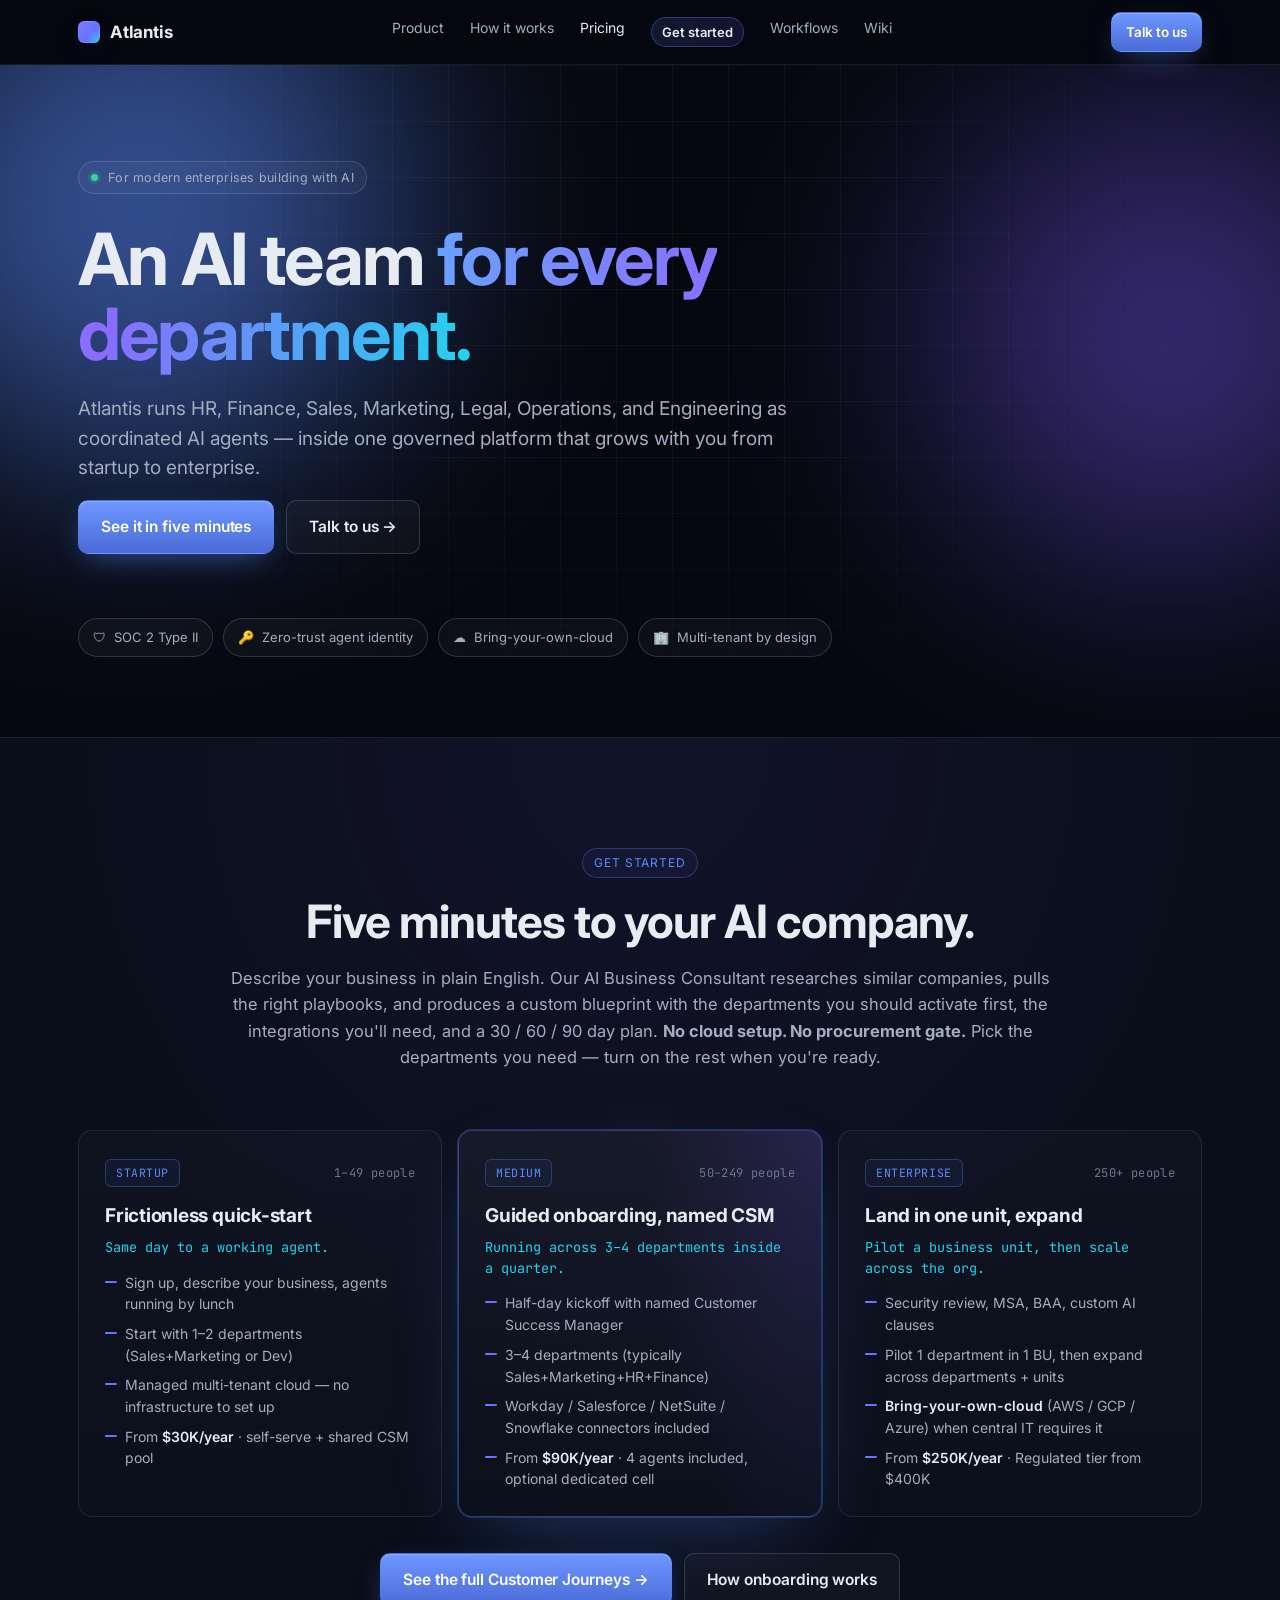
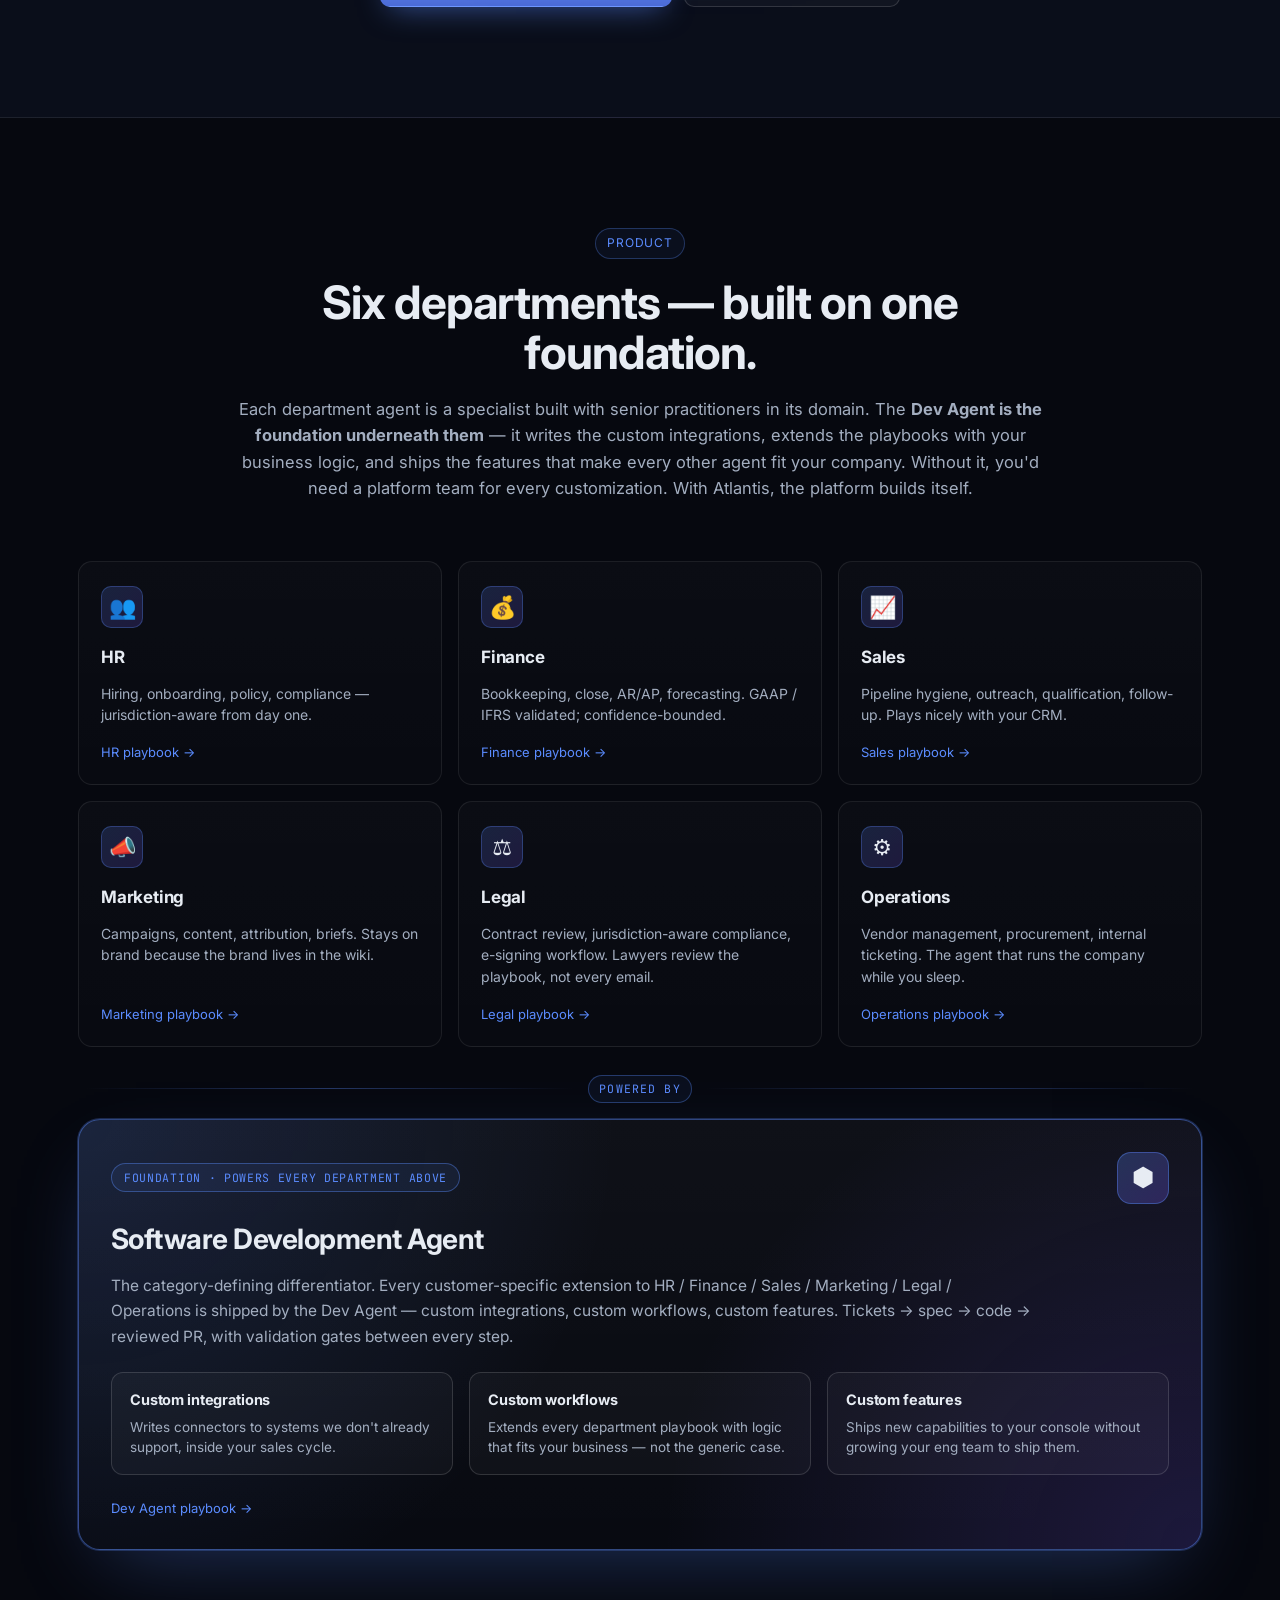
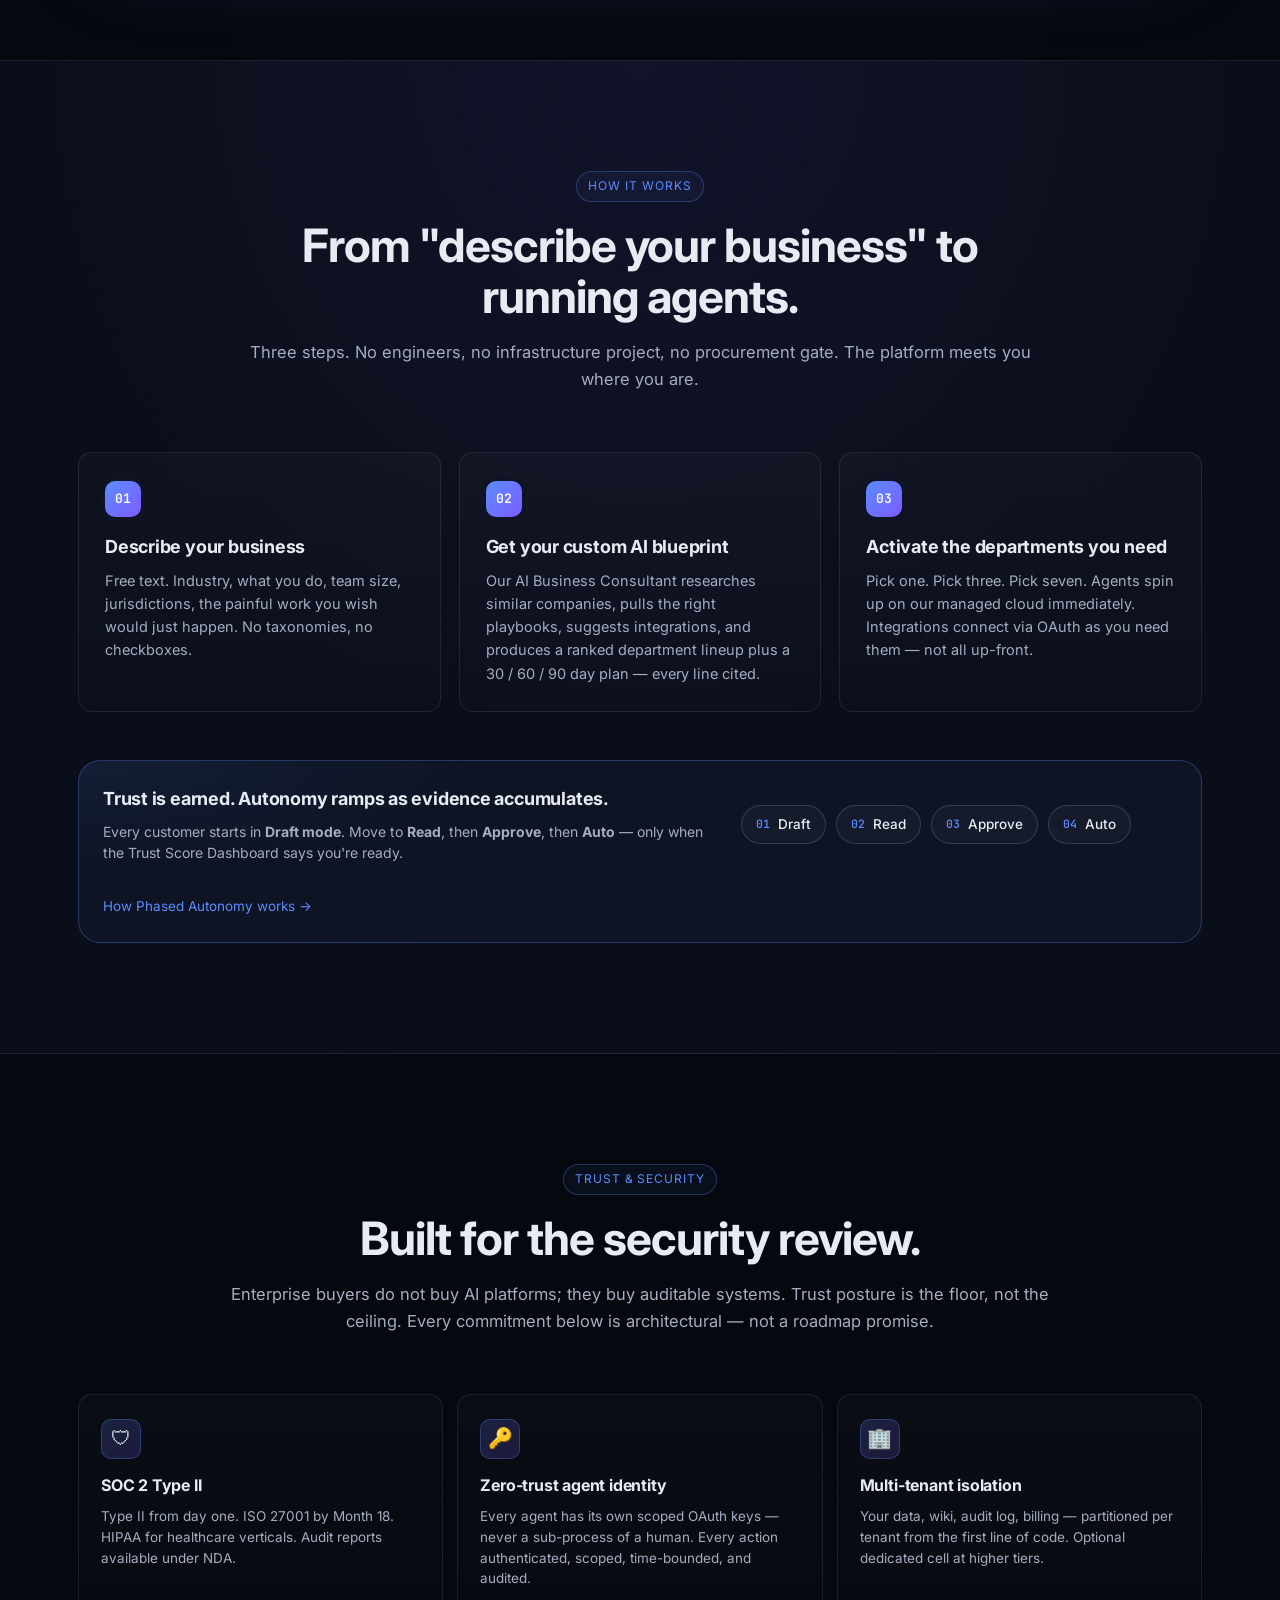
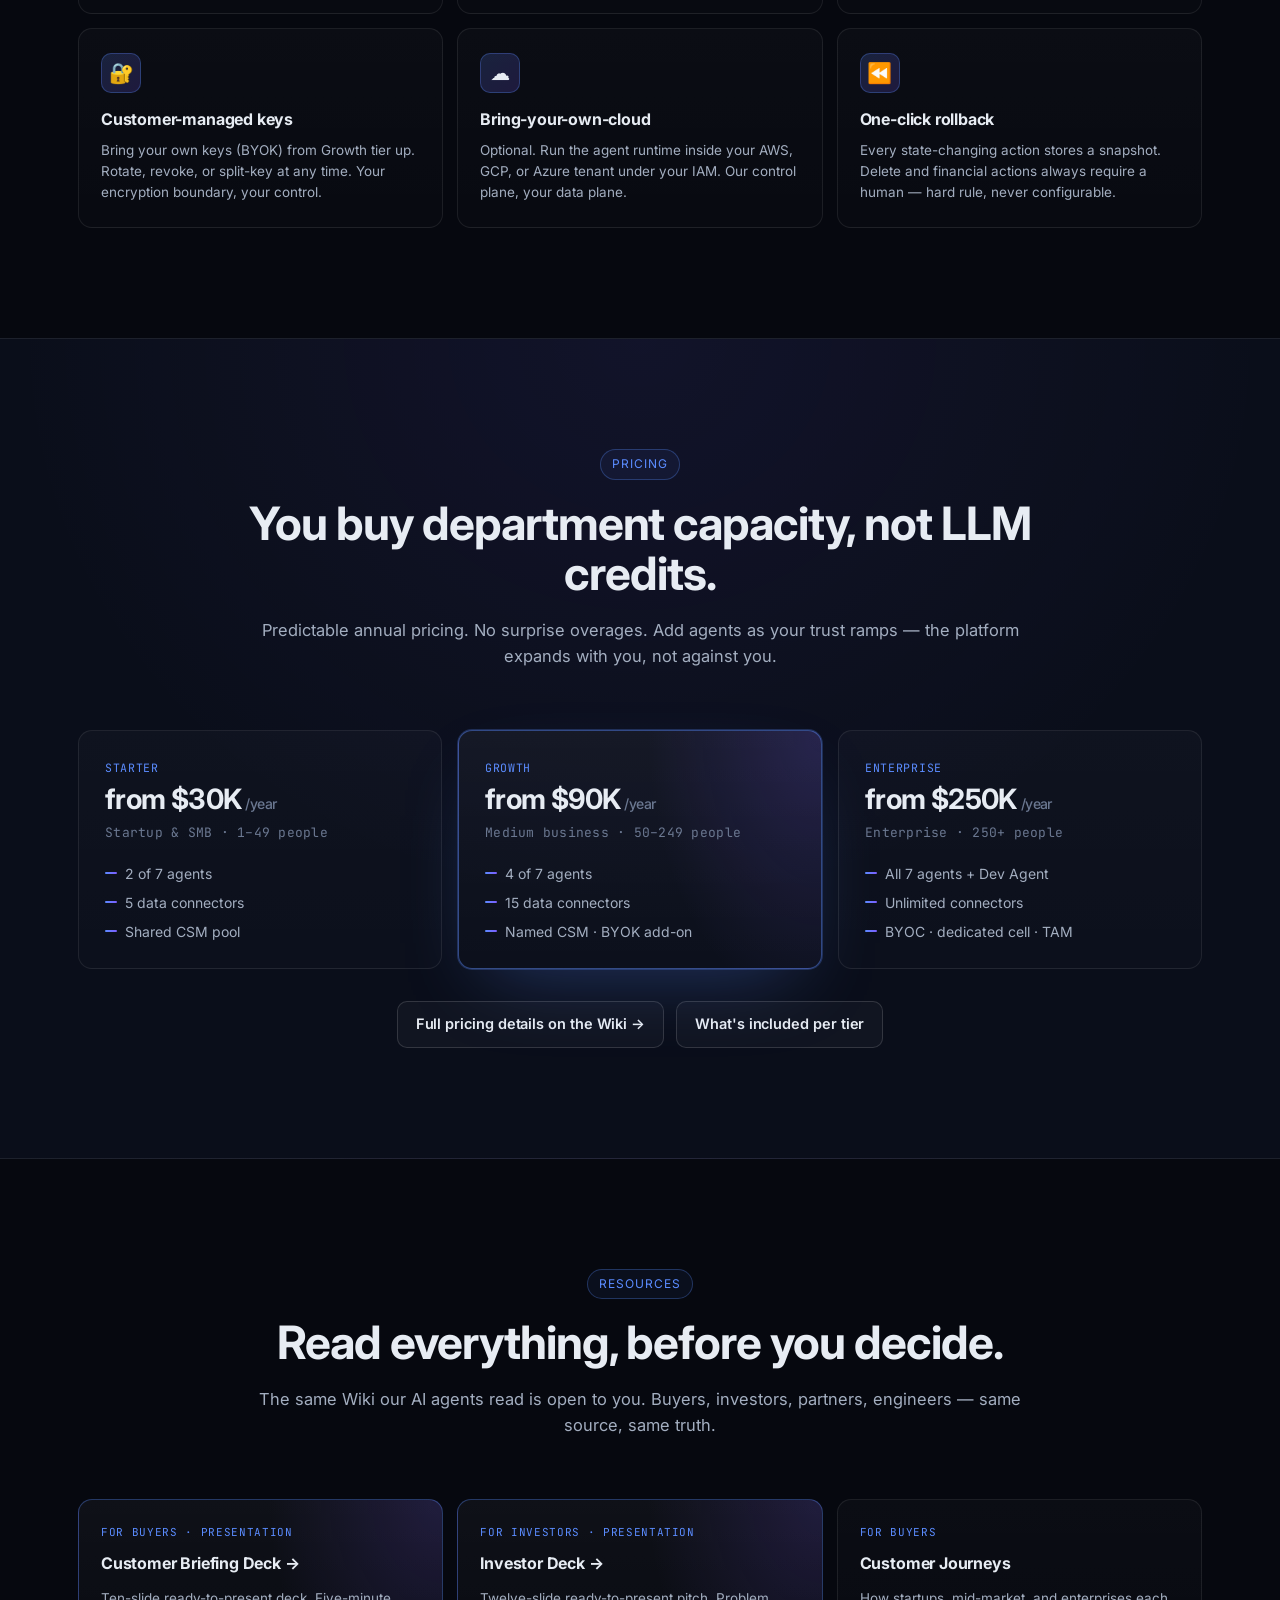
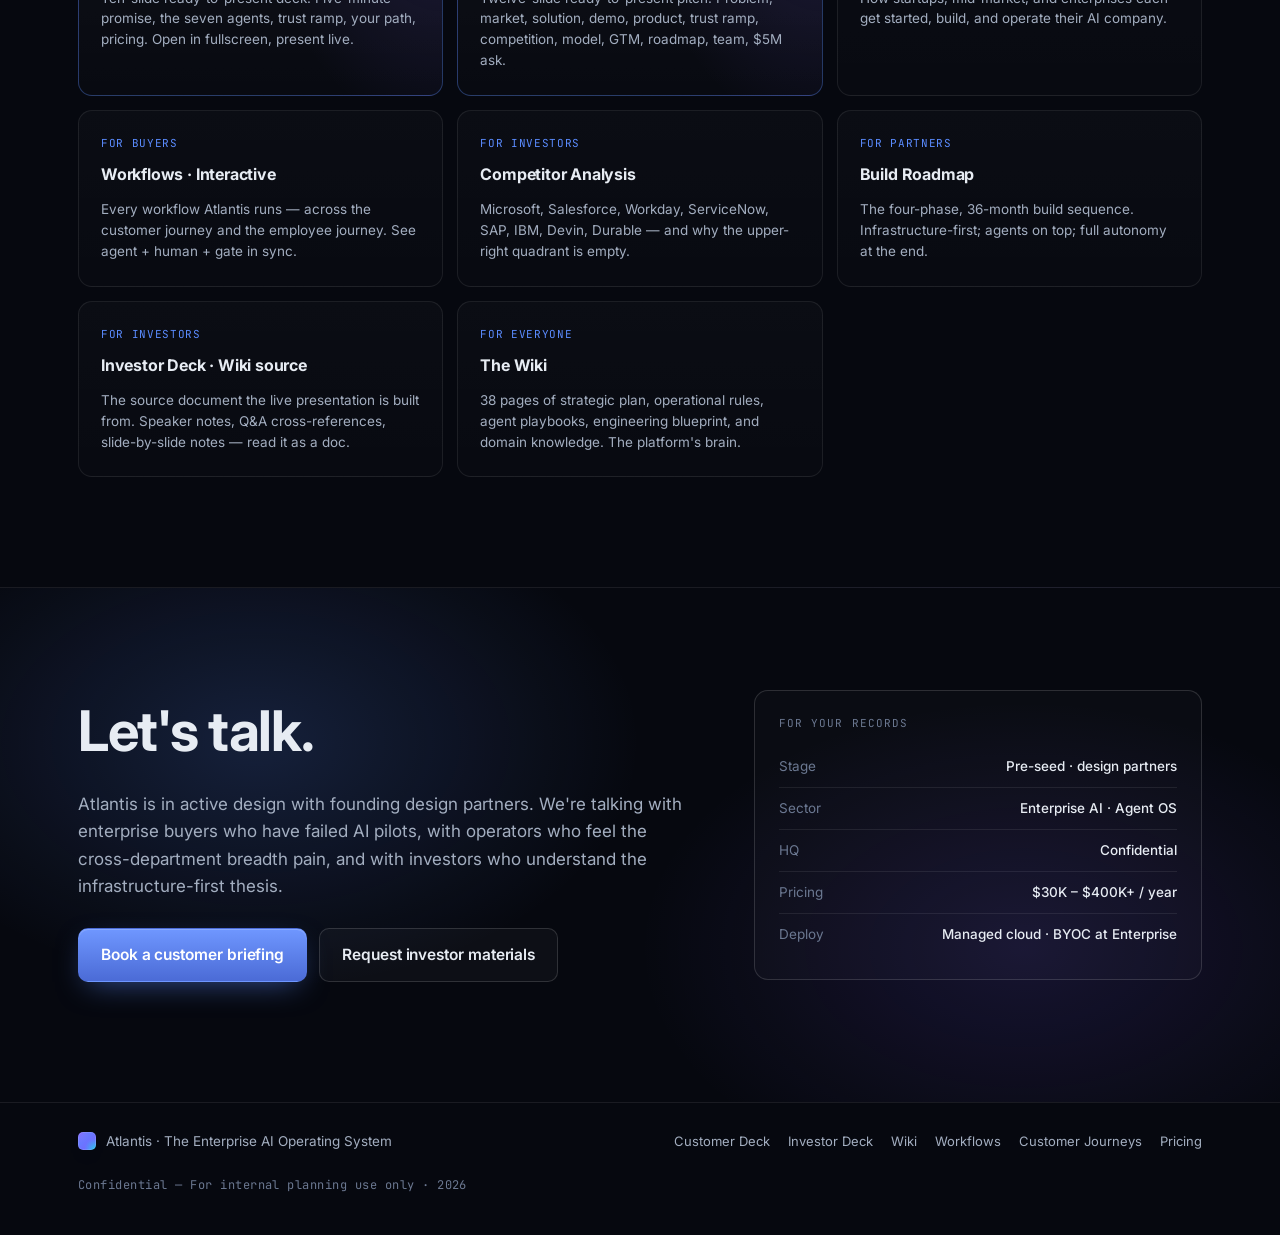
==== index.html @ 6ecb3c04 "Reframe Software Development as foundation underneath the other six Software Development is not a pe" ====
<!doctype html>
<html lang="en">
<head>
<meta charset="utf-8" />
<meta name="viewport" content="width=device-width,initial-scale=1" />
<title>Atlantis — An AI team for every department</title>
<meta name="description" content="Atlantis runs HR, Finance, Sales, Marketing, Legal, Operations, and Engineering as coordinated AI agents — inside one governed platform that grows from startup to enterprise." />
<link rel="preconnect" href="https://fonts.googleapis.com" />
<link rel="preconnect" href="https://fonts.gstatic.com" crossorigin />
<link href="https://fonts.googleapis.com/css2?family=Inter:wght@300;400;500;600;700;800&family=JetBrains+Mono:wght@400;500&display=swap" rel="stylesheet" />
<link rel="stylesheet" href="styles.css" />
</head>
<body>

<!-- ============ NAV ============ -->
<header class="nav" id="nav">
  <div class="container nav-inner">
    <a href="#top" class="brand">
      <span class="brand-mark" aria-hidden="true"></span>
      <span class="brand-name">Atlantis</span>
    </a>
    <nav class="nav-links" id="nav-links" aria-label="Primary">
      <a href="#product">Product</a>
      <a href="#how-it-works">How it works</a>
      <a href="#pricing">Pricing</a>
      <a href="#get-started" class="nav-link-feature">Get started</a>
      <a href="workflows.html">Workflows</a>
      <a href="wiki.html">Wiki</a>
    </nav>
    <div class="nav-right">
      <a href="#cta" class="btn btn-primary nav-cta">Talk to us</a>
      <button class="nav-toggle" id="nav-toggle" aria-label="Open menu" aria-expanded="false" aria-controls="nav-links">
        <span class="nav-toggle-bar"></span>
        <span class="nav-toggle-bar"></span>
        <span class="nav-toggle-bar"></span>
      </button>
    </div>
  </div>
</header>

<main id="top">

<!-- ============ HERO ============ -->
<section class="hero">
  <div class="hero-bg" aria-hidden="true">
    <div class="grid-overlay"></div>
    <div class="glow glow-1"></div>
    <div class="glow glow-2"></div>
  </div>
  <div class="container hero-inner">
    <div class="eyebrow">
      <span class="dot"></span>
      For modern enterprises building with AI
    </div>
    <h1 class="hero-title">
      An AI team <span class="grad-text">for every department.</span>
    </h1>
    <p class="hero-sub">
      Atlantis runs HR, Finance, Sales, Marketing, Legal, Operations, and Engineering as
      coordinated AI agents — inside one governed platform that grows with you from startup
      to enterprise.
    </p>
    <div class="hero-cta">
      <a href="#get-started" class="btn btn-primary btn-lg">See it in five minutes</a>
      <a href="#cta" class="btn btn-ghost btn-lg">Talk to us →</a>
    </div>

    <div class="hero-badges">
      <span class="hero-badge"><span class="hb-icon">🛡</span> SOC 2 Type II</span>
      <span class="hero-badge"><span class="hb-icon">🔑</span> Zero-trust agent identity</span>
      <span class="hero-badge"><span class="hb-icon">☁️</span> Bring-your-own-cloud</span>
      <span class="hero-badge"><span class="hb-icon">🏢</span> Multi-tenant by design</span>
    </div>
  </div>
</section>

<!-- ============ GET STARTED — CUSTOMER JOURNEYS ============ -->
<section class="section section-alt" id="get-started">
  <div class="container">
    <div class="section-head">
      <div class="section-eyebrow">Get Started</div>
      <h2 class="section-title">Five minutes to your AI company.</h2>
      <p class="section-sub">
        Describe your business in plain English. Our AI Business Consultant researches similar
        companies, pulls the right playbooks, and produces a custom blueprint with the departments
        you should activate first, the integrations you'll need, and a 30 / 60 / 90 day plan.
        <strong>No cloud setup. No procurement gate.</strong> Pick the departments you need —
        turn on the rest when you're ready.
      </p>
    </div>

    <div class="journeys-grid">
      <article class="journey">
        <div class="journey-head">
          <div class="journey-tag">Startup</div>
          <div class="journey-size">1–49 people</div>
        </div>
        <h3>Frictionless quick-start</h3>
        <p class="journey-claim">Same day to a working agent.</p>
        <ul class="journey-points">
          <li>Sign up, describe your business, agents running by lunch</li>
          <li>Start with 1–2 departments (Sales+Marketing or Dev)</li>
          <li>Managed multi-tenant cloud — no infrastructure to set up</li>
          <li>From <strong>$30K/year</strong> · self-serve + shared CSM pool</li>
        </ul>
      </article>

      <article class="journey journey-feature">
        <div class="journey-head">
          <div class="journey-tag">Medium</div>
          <div class="journey-size">50–249 people</div>
        </div>
        <h3>Guided onboarding, named CSM</h3>
        <p class="journey-claim">Running across 3–4 departments inside a quarter.</p>
        <ul class="journey-points">
          <li>Half-day kickoff with named Customer Success Manager</li>
          <li>3–4 departments (typically Sales+Marketing+HR+Finance)</li>
          <li>Workday / Salesforce / NetSuite / Snowflake connectors included</li>
          <li>From <strong>$90K/year</strong> · 4 agents included, optional dedicated cell</li>
        </ul>
      </article>

      <article class="journey">
        <div class="journey-head">
          <div class="journey-tag">Enterprise</div>
          <div class="journey-size">250+ people</div>
        </div>
        <h3>Land in one unit, expand</h3>
        <p class="journey-claim">Pilot a business unit, then scale across the org.</p>
        <ul class="journey-points">
          <li>Security review, MSA, BAA, custom AI clauses</li>
          <li>Pilot 1 department in 1 BU, then expand across departments + units</li>
          <li><strong>Bring-your-own-cloud</strong> (AWS / GCP / Azure) when central IT requires it</li>
          <li>From <strong>$250K/year</strong> · Regulated tier from $400K</li>
        </ul>
      </article>
    </div>

    <div class="journey-cta">
      <a href="wiki.html#Customer-Journeys" class="btn btn-primary btn-lg">See the full Customer Journeys →</a>
      <a href="wiki.html#AI-Business-Consultant-Onboarding" class="btn btn-ghost btn-lg">How onboarding works</a>
    </div>
  </div>
</section>

<!-- ============ PRODUCT — DEPARTMENTS + FOUNDATION ============ -->
<section class="section" id="product">
  <div class="container">
    <div class="section-head">
      <div class="section-eyebrow">Product</div>
      <h2 class="section-title">Six departments — built on one foundation.</h2>
      <p class="section-sub">
        Each department agent is a specialist built with senior practitioners in its domain. The
        <strong>Dev Agent is the foundation underneath them</strong> — it writes the custom
        integrations, extends the playbooks with your business logic, and ships the features that
        make every other agent fit your company. Without it, you'd need a platform team for every
        customization. With Atlantis, the platform builds itself.
      </p>
    </div>

    <div class="agent-grid">
      <article class="agent">
        <div class="agent-icon">👥</div>
        <h3>HR</h3>
        <p>Hiring, onboarding, policy, compliance — jurisdiction-aware from day one.</p>
        <a class="agent-link" href="wiki.html#HR-Agent-Playbook">HR playbook →</a>
      </article>
      <article class="agent">
        <div class="agent-icon">💰</div>
        <h3>Finance</h3>
        <p>Bookkeeping, close, AR/AP, forecasting. GAAP / IFRS validated; confidence-bounded.</p>
        <a class="agent-link" href="wiki.html#Finance-Agent-Playbook">Finance playbook →</a>
      </article>
      <article class="agent">
        <div class="agent-icon">📈</div>
        <h3>Sales</h3>
        <p>Pipeline hygiene, outreach, qualification, follow-up. Plays nicely with your CRM.</p>
        <a class="agent-link" href="wiki.html#Sales-Agent-Playbook">Sales playbook →</a>
      </article>
      <article class="agent">
        <div class="agent-icon">📣</div>
        <h3>Marketing</h3>
        <p>Campaigns, content, attribution, briefs. Stays on brand because the brand lives in the wiki.</p>
        <a class="agent-link" href="wiki.html#Marketing-Agent-Playbook">Marketing playbook →</a>
      </article>
      <article class="agent">
        <div class="agent-icon">⚖️</div>
        <h3>Legal</h3>
        <p>Contract review, jurisdiction-aware compliance, e-signing workflow. Lawyers review the playbook, not every email.</p>
        <a class="agent-link" href="wiki.html#Legal-Agent-Playbook">Legal playbook →</a>
      </article>
      <article class="agent">
        <div class="agent-icon">⚙️</div>
        <h3>Operations</h3>
        <p>Vendor management, procurement, internal ticketing. The agent that runs the company while you sleep.</p>
        <a class="agent-link" href="wiki.html#Operations-Agent-Playbook">Operations playbook →</a>
      </article>
    </div>

    <!-- Foundation arrow / label -->
    <div class="agent-foundation-bridge" aria-hidden="true">
      <span class="afb-line"></span>
      <span class="afb-label">powered by</span>
      <span class="afb-line"></span>
    </div>

    <!-- Foundation card -->
    <article class="agent-foundation">
      <div class="af-head">
        <div class="af-tag">Foundation · Powers every department above</div>
        <div class="af-icon">⬢</div>
      </div>
      <h3>Software Development Agent</h3>
      <p class="af-lead">
        The category-defining differentiator. Every customer-specific extension to HR / Finance /
        Sales / Marketing / Legal / Operations is shipped by the Dev Agent — custom integrations,
        custom workflows, custom features. Tickets → spec → code → reviewed PR, with validation
        gates between every step.
      </p>
      <div class="af-grid">
        <div class="af-item">
          <h4>Custom integrations</h4>
          <p>Writes connectors to systems we don't already support, inside your sales cycle.</p>
        </div>
        <div class="af-item">
          <h4>Custom workflows</h4>
          <p>Extends every department playbook with logic that fits your business — not the generic case.</p>
        </div>
        <div class="af-item">
          <h4>Custom features</h4>
          <p>Ships new capabilities to your console without growing your eng team to ship them.</p>
        </div>
      </div>
      <a class="agent-link" href="wiki.html#Dev-Agent-Playbook">Dev Agent playbook →</a>
    </article>
  </div>
</section>

<!-- ============ HOW IT WORKS ============ -->
<section class="section section-alt" id="how-it-works">
  <div class="container">
    <div class="section-head">
      <div class="section-eyebrow">How it works</div>
      <h2 class="section-title">From "describe your business" to running agents.</h2>
      <p class="section-sub">
        Three steps. No engineers, no infrastructure project, no procurement gate. The platform
        meets you where you are.
      </p>
    </div>

    <ol class="steps">
      <li class="step">
        <div class="step-num">01</div>
        <h3>Describe your business</h3>
        <p>Free text. Industry, what you do, team size, jurisdictions, the painful work you wish would just happen. No taxonomies, no checkboxes.</p>
      </li>
      <li class="step">
        <div class="step-num">02</div>
        <h3>Get your custom AI blueprint</h3>
        <p>Our AI Business Consultant researches similar companies, pulls the right playbooks, suggests integrations, and produces a ranked department lineup plus a 30 / 60 / 90 day plan — every line cited.</p>
      </li>
      <li class="step">
        <div class="step-num">03</div>
        <h3>Activate the departments you need</h3>
        <p>Pick one. Pick three. Pick seven. Agents spin up on our managed cloud immediately. Integrations connect via OAuth as you need them — not all up-front.</p>
      </li>
    </ol>

    <div class="autonomy-strip">
      <div class="autonomy-strip-head">
        <h3>Trust is earned. Autonomy ramps as evidence accumulates.</h3>
        <p>Every customer starts in <strong>Draft mode</strong>. Move to <strong>Read</strong>, then <strong>Approve</strong>, then <strong>Auto</strong> — only when the Trust Score Dashboard says you're ready.</p>
      </div>
      <div class="autonomy-strip-stages">
        <div class="auto-stage"><span class="as-num">01</span> Draft</div>
        <div class="auto-stage"><span class="as-num">02</span> Read</div>
        <div class="auto-stage"><span class="as-num">03</span> Approve</div>
        <div class="auto-stage"><span class="as-num">04</span> Auto</div>
      </div>
      <a class="autonomy-strip-link" href="wiki.html#Phased-Autonomy-Reference">How Phased Autonomy works →</a>
    </div>
  </div>
</section>

<!-- ============ TRUST & SECURITY ============ -->
<section class="section" id="trust">
  <div class="container">
    <div class="section-head">
      <div class="section-eyebrow">Trust &amp; Security</div>
      <h2 class="section-title">Built for the security review.</h2>
      <p class="section-sub">
        Enterprise buyers do not buy AI platforms; they buy auditable systems. Trust posture is the
        floor, not the ceiling. Every commitment below is architectural — not a roadmap promise.
      </p>
    </div>

    <div class="trust-grid">
      <article class="trust-card">
        <div class="trust-icon">🛡</div>
        <h3>SOC 2 Type II</h3>
        <p>Type II from day one. ISO 27001 by Month 18. HIPAA for healthcare verticals. Audit reports available under NDA.</p>
      </article>

      <article class="trust-card">
        <div class="trust-icon">🔑</div>
        <h3>Zero-trust agent identity</h3>
        <p>Every agent has its own scoped OAuth keys — never a sub-process of a human. Every action authenticated, scoped, time-bounded, and audited.</p>
      </article>

      <article class="trust-card">
        <div class="trust-icon">🏢</div>
        <h3>Multi-tenant isolation</h3>
        <p>Your data, wiki, audit log, billing — partitioned per tenant from the first line of code. Optional dedicated cell at higher tiers.</p>
      </article>

      <article class="trust-card">
        <div class="trust-icon">🔐</div>
        <h3>Customer-managed keys</h3>
        <p>Bring your own keys (BYOK) from Growth tier up. Rotate, revoke, or split-key at any time. Your encryption boundary, your control.</p>
      </article>

      <article class="trust-card">
        <div class="trust-icon">☁️</div>
        <h3>Bring-your-own-cloud</h3>
        <p>Optional. Run the agent runtime inside your AWS, GCP, or Azure tenant under your IAM. Our control plane, your data plane.</p>
      </article>

      <article class="trust-card">
        <div class="trust-icon">⏪</div>
        <h3>One-click rollback</h3>
        <p>Every state-changing action stores a snapshot. Delete and financial actions always require a human — hard rule, never configurable.</p>
      </article>
    </div>
  </div>
</section>

<!-- ============ PRICING TEASER ============ -->
<section class="section section-alt" id="pricing">
  <div class="container">
    <div class="section-head">
      <div class="section-eyebrow">Pricing</div>
      <h2 class="section-title">You buy department capacity, not LLM credits.</h2>
      <p class="section-sub">
        Predictable annual pricing. No surprise overages. Add agents as your trust ramps —
        the platform expands with you, not against you.
      </p>
    </div>

    <div class="pricing-strip">
      <div class="price-tier">
        <div class="price-tier-name">Starter</div>
        <div class="price-tier-value">from $30K<span>/year</span></div>
        <div class="price-tier-fit">Startup &amp; SMB · 1–49 people</div>
        <ul>
          <li>2 of 7 agents</li>
          <li>5 data connectors</li>
          <li>Shared CSM pool</li>
        </ul>
      </div>
      <div class="price-tier price-tier-feature">
        <div class="price-tier-name">Growth</div>
        <div class="price-tier-value">from $90K<span>/year</span></div>
        <div class="price-tier-fit">Medium business · 50–249 people</div>
        <ul>
          <li>4 of 7 agents</li>
          <li>15 data connectors</li>
          <li>Named CSM · BYOK add-on</li>
        </ul>
      </div>
      <div class="price-tier">
        <div class="price-tier-name">Enterprise</div>
        <div class="price-tier-value">from $250K<span>/year</span></div>
        <div class="price-tier-fit">Enterprise · 250+ people</div>
        <ul>
          <li>All 7 agents + Dev Agent</li>
          <li>Unlimited connectors</li>
          <li>BYOC · dedicated cell · TAM</li>
        </ul>
      </div>
    </div>
    <div class="pricing-cta">
      <a href="wiki.html#Pricing-and-Packaging" class="btn btn-ghost">Full pricing details on the Wiki →</a>
      <a href="wiki.html#Pricing-and-Packaging#3-whats-included-per-tier" class="btn btn-ghost">What's included per tier</a>
    </div>
  </div>
</section>

<!-- ============ RESOURCES STRIP ============ -->
<section class="section" id="resources">
  <div class="container">
    <div class="section-head">
      <div class="section-eyebrow">Resources</div>
      <h2 class="section-title">Read everything, before you decide.</h2>
      <p class="section-sub">
        The same Wiki our AI agents read is open to you. Buyers, investors, partners, engineers —
        same source, same truth.
      </p>
    </div>

    <div class="resources-grid">
      <a class="resource resource-feature" href="customer-deck.html">
        <div class="resource-tag">For buyers · Presentation</div>
        <h3>Customer Briefing Deck →</h3>
        <p>Ten-slide ready-to-present deck. Five-minute promise, the seven agents, trust ramp, your path, pricing. Open in fullscreen, present live.</p>
      </a>
      <a class="resource resource-feature" href="investor-deck.html">
        <div class="resource-tag">For investors · Presentation</div>
        <h3>Investor Deck →</h3>
        <p>Twelve-slide ready-to-present pitch. Problem, market, solution, demo, product, trust ramp, competition, model, GTM, roadmap, team, $5M ask.</p>
      </a>
      <a class="resource" href="wiki.html#Customer-Journeys">
        <div class="resource-tag">For buyers</div>
        <h3>Customer Journeys</h3>
        <p>How startups, mid-market, and enterprises each get started, build, and operate their AI company.</p>
      </a>
      <a class="resource" href="workflows.html">
        <div class="resource-tag">For buyers</div>
        <h3>Workflows · Interactive</h3>
        <p>Every workflow Atlantis runs — across the customer journey and the employee journey. See agent + human + gate in sync.</p>
      </a>
      <a class="resource" href="wiki.html#Competitor-Analysis">
        <div class="resource-tag">For investors</div>
        <h3>Competitor Analysis</h3>
        <p>Microsoft, Salesforce, Workday, ServiceNow, SAP, IBM, Devin, Durable — and why the upper-right quadrant is empty.</p>
      </a>
      <a class="resource" href="wiki.html#Build-Roadmap">
        <div class="resource-tag">For partners</div>
        <h3>Build Roadmap</h3>
        <p>The four-phase, 36-month build sequence. Infrastructure-first; agents on top; full autonomy at the end.</p>
      </a>
      <a class="resource" href="wiki.html#Investor-Deck">
        <div class="resource-tag">For investors</div>
        <h3>Investor Deck · Wiki source</h3>
        <p>The source document the live presentation is built from. Speaker notes, Q&amp;A cross-references, slide-by-slide notes — read it as a doc.</p>
      </a>
      <a class="resource" href="wiki.html">
        <div class="resource-tag">For everyone</div>
        <h3>The Wiki</h3>
        <p>38 pages of strategic plan, operational rules, agent playbooks, engineering blueprint, and domain knowledge. The platform's brain.</p>
      </a>
    </div>
  </div>
</section>

<!-- ============ CTA ============ -->
<section class="cta-section" id="cta">
  <div class="container cta-inner">
    <div class="cta-content">
      <h2>Let's talk.</h2>
      <p>
        Atlantis is in active design with founding design partners. We're talking with enterprise
        buyers who have failed AI pilots, with operators who feel the cross-department breadth pain,
        and with investors who understand the infrastructure-first thesis.
      </p>
      <div class="cta-buttons">
        <a href="mailto:founders@atlantis.os?subject=Atlantis%20%E2%80%94%20customer%20briefing" class="btn btn-primary btn-lg">Book a customer briefing</a>
        <a href="mailto:founders@atlantis.os?subject=Atlantis%20%E2%80%94%20investor%20materials" class="btn btn-ghost btn-lg">Request investor materials</a>
      </div>
    </div>
    <aside class="cta-aside">
      <div class="cta-aside-label">For your records</div>
      <ul class="cta-aside-list">
        <li><span>Stage</span><strong>Pre-seed · design partners</strong></li>
        <li><span>Sector</span><strong>Enterprise AI · Agent OS</strong></li>
        <li><span>HQ</span><strong>Confidential</strong></li>
        <li><span>Pricing</span><strong>$30K – $400K+ / year</strong></li>
        <li><span>Deploy</span><strong>Managed cloud · BYOC at Enterprise</strong></li>
      </ul>
    </aside>
  </div>
</section>

</main>

<!-- ============ FOOTER ============ -->
<footer class="footer">
  <div class="container footer-inner">
    <div class="footer-brand">
      <span class="brand-mark" aria-hidden="true"></span>
      <span>Atlantis · The Enterprise AI Operating System</span>
    </div>
    <div class="footer-links">
      <a href="customer-deck.html">Customer Deck</a>
      <a href="investor-deck.html">Investor Deck</a>
      <a href="wiki.html">Wiki</a>
      <a href="workflows.html">Workflows</a>
      <a href="wiki.html#Customer-Journeys">Customer Journeys</a>
      <a href="wiki.html#Pricing-and-Packaging">Pricing</a>
    </div>
    <div class="footer-meta">
      Confidential — For internal planning use only · 2026
    </div>
  </div>
</footer>

<script src="nav.js" defer></script>
<script src="script.js" defer></script>
</body>
</html>
---- styles.css ----
/* =========================================================
   Atlantis — Enterprise AI Operating System
   Pitch site styles
   ========================================================= */

:root {
  --bg: #06080f;
  --bg-2: #0a0e1a;
  --bg-3: #0e1424;
  --surface: #111827;
  --surface-2: #161e30;
  --border: rgba(255, 255, 255, 0.08);
  --border-strong: rgba(255, 255, 255, 0.14);
  --text: #e7ecf3;
  --text-dim: #a3aec0;
  --text-mute: #6b7891;
  --accent: #5b8cff;
  --accent-2: #7c5cff;
  --accent-3: #22d3ee;
  --accent-glow: rgba(91, 140, 255, 0.45);
  --success: #34d399;
  --radius: 14px;
  --radius-lg: 22px;
  --container: 1180px;
  --shadow-1: 0 1px 0 rgba(255,255,255,0.04) inset, 0 20px 60px -30px rgba(0,0,0,0.6);
  --shadow-glow: 0 0 0 1px rgba(91,140,255,0.25), 0 30px 80px -30px rgba(91,140,255,0.35);
}

* { box-sizing: border-box; }
html, body { margin: 0; padding: 0; }
html { scroll-behavior: smooth; }

body {
  font-family: 'Inter', system-ui, -apple-system, Segoe UI, Roboto, Helvetica, Arial, sans-serif;
  background: var(--bg);
  color: var(--text);
  line-height: 1.55;
  font-size: 16px;
  -webkit-font-smoothing: antialiased;
  -moz-osx-font-smoothing: grayscale;
  overflow-x: hidden;
}

a { color: inherit; text-decoration: none; }
img { max-width: 100%; display: block; }

.container {
  max-width: var(--container);
  margin: 0 auto;
  padding: 0 28px;
}

/* ===== Utility ===== */
.grad-text {
  background: linear-gradient(95deg, #6aa1ff 0%, #8b6bff 45%, #22d3ee 100%);
  -webkit-background-clip: text;
  background-clip: text;
  color: transparent;
}

/* ===== Buttons ===== */
.btn {
  display: inline-flex;
  align-items: center;
  justify-content: center;
  gap: 8px;
  padding: 11px 18px;
  border-radius: 10px;
  font-weight: 600;
  font-size: 14.5px;
  letter-spacing: -0.005em;
  transition: transform .15s ease, background .2s ease, border-color .2s ease, color .2s ease, box-shadow .2s ease;
  border: 1px solid transparent;
  cursor: pointer;
  white-space: nowrap;
}
.btn-lg { padding: 14px 22px; font-size: 15.5px; }
.btn-primary {
  background: linear-gradient(180deg, #6f97ff 0%, #4b6bd6 100%);
  color: #fff;
  box-shadow: 0 1px 0 rgba(255,255,255,0.18) inset, 0 10px 30px -10px rgba(91,140,255,0.55);
}
.btn-primary:hover { transform: translateY(-1px); box-shadow: 0 1px 0 rgba(255,255,255,0.22) inset, 0 14px 36px -10px rgba(91,140,255,0.7); }
.btn-ghost {
  background: rgba(255,255,255,0.03);
  border-color: var(--border-strong);
  color: var(--text);
}
.btn-ghost:hover { background: rgba(255,255,255,0.06); border-color: rgba(255,255,255,0.22); }

/* ===== Nav ===== */
.nav {
  position: sticky;
  top: 0;
  z-index: 50;
  background: rgba(6, 8, 15, 0.72);
  backdrop-filter: blur(14px) saturate(140%);
  -webkit-backdrop-filter: blur(14px) saturate(140%);
  border-bottom: 1px solid var(--border);
}
.nav-inner {
  display: flex;
  align-items: center;
  justify-content: space-between;
  height: 64px;
  gap: 24px;
}
.brand {
  display: inline-flex; align-items: center; gap: 10px;
  font-weight: 700; letter-spacing: -0.01em;
  font-size: 17px;
}
.brand-mark {
  width: 22px; height: 22px;
  border-radius: 6px;
  background:
    radial-gradient(120% 120% at 0% 0%, #8b6bff 0%, transparent 55%),
    radial-gradient(120% 120% at 100% 100%, #22d3ee 0%, transparent 55%),
    linear-gradient(135deg, #5b8cff, #7c5cff);
  box-shadow: 0 0 0 1px rgba(255,255,255,0.12) inset, 0 8px 24px -8px rgba(91,140,255,0.6);
}
.brand-name { color: var(--text); }
.nav-links {
  display: flex; gap: 26px;
  font-size: 14px;
  color: var(--text-dim);
}
.nav-links a { transition: color .15s ease; }
.nav-links a:hover { color: var(--text); }
.nav-links a.nav-link-feature {
  color: var(--text);
  font-weight: 600;
  background: linear-gradient(90deg, rgba(91,140,255,0.14), rgba(124,92,255,0.14));
  border: 1px solid rgba(91,140,255,0.35);
  padding: 4px 10px;
  border-radius: 999px;
  font-size: 13px;
}
.nav-links a.nav-link-feature:hover { border-color: rgba(91,140,255,0.55); }

.nav-right {
  display: inline-flex;
  align-items: center;
  gap: 10px;
}
.nav-cta { padding: 9px 14px; font-size: 13.5px; }

/* Hamburger button */
.nav-toggle {
  display: none;
  width: 40px;
  height: 40px;
  align-items: center;
  justify-content: center;
  background: rgba(255,255,255,0.04);
  border: 1px solid var(--border-strong);
  border-radius: 10px;
  cursor: pointer;
  position: relative;
  padding: 0;
  flex-shrink: 0;
  transition: background .15s ease, border-color .15s ease;
}
.nav-toggle:hover { background: rgba(255,255,255,0.08); border-color: rgba(255,255,255,0.22); }
.nav-toggle-bar {
  display: block;
  position: absolute;
  width: 18px;
  height: 2px;
  background: var(--text);
  border-radius: 2px;
  left: 50%;
  margin-left: -9px;
  transition: transform .2s ease, opacity .15s ease, top .2s ease;
}
.nav-toggle-bar:nth-child(1) { top: 13px; }
.nav-toggle-bar:nth-child(2) { top: 19px; }
.nav-toggle-bar:nth-child(3) { top: 25px; }
.nav.open .nav-toggle-bar:nth-child(1) { top: 19px; transform: rotate(45deg); }
.nav.open .nav-toggle-bar:nth-child(2) { opacity: 0; }
.nav.open .nav-toggle-bar:nth-child(3) { top: 19px; transform: rotate(-45deg); }

@media (max-width: 900px) {
  .nav-toggle { display: inline-flex; }
  .nav-links {
    position: fixed;
    top: 64px;
    left: 0; right: 0;
    flex-direction: column;
    align-items: stretch;
    gap: 0;
    padding: 8px 24px 24px;
    background: rgba(10, 14, 26, 0.96);
    backdrop-filter: blur(16px) saturate(140%);
    -webkit-backdrop-filter: blur(16px) saturate(140%);
    border-bottom: 1px solid var(--border-strong);
    max-height: calc(100vh - 64px);
    overflow-y: auto;
    z-index: 49;
    /* hidden state */
    transform: translateY(-8px);
    opacity: 0;
    pointer-events: none;
    visibility: hidden;
    transition: transform .2s ease, opacity .2s ease, visibility .2s;
    font-size: 16px;
  }
  .nav.open .nav-links {
    transform: translateY(0);
    opacity: 1;
    pointer-events: auto;
    visibility: visible;
  }
  .nav-links a {
    padding: 14px 4px;
    color: var(--text);
    border-bottom: 1px solid var(--border);
  }
  .nav-links a:last-child { border-bottom: 0; }
  .nav-links a.nav-link-feature {
    margin: 12px 0 4px;
    padding: 12px 16px;
    border-radius: 10px;
    text-align: center;
    border-bottom: 1px solid rgba(91,140,255,0.35);
  }
  /* Optional backdrop behind the open drawer */
  .nav.open::after {
    content: '';
    position: fixed;
    top: 64px; left: 0; right: 0; bottom: 0;
    background: rgba(0,0,0,0.55);
    z-index: 48;
    pointer-events: none;
  }
}
@media (max-width: 430px) {
  .nav-cta { display: none; }
}

/* ===== Hero ===== */
.hero {
  position: relative;
  overflow: hidden;
  padding: 96px 0 80px;
  isolation: isolate;
}
.hero-bg { position: absolute; inset: 0; z-index: -1; }
.grid-overlay {
  position: absolute; inset: 0;
  background-image:
    linear-gradient(rgba(255,255,255,0.04) 1px, transparent 1px),
    linear-gradient(90deg, rgba(255,255,255,0.04) 1px, transparent 1px);
  background-size: 56px 56px;
  mask-image: radial-gradient(ellipse at 50% 30%, #000 30%, transparent 75%);
  -webkit-mask-image: radial-gradient(ellipse at 50% 30%, #000 30%, transparent 75%);
}
.glow {
  position: absolute;
  border-radius: 50%;
  filter: blur(120px);
  opacity: .55;
}
.glow-1 { width: 520px; height: 520px; background: #5b8cff; top: -120px; left: -120px; }
.glow-2 { width: 460px; height: 460px; background: #7c5cff; top: 40px; right: -120px; opacity: .42; }

.hero-inner { position: relative; }
.eyebrow {
  display: inline-flex; align-items: center; gap: 10px;
  padding: 6px 12px;
  border: 1px solid var(--border-strong);
  background: rgba(255,255,255,0.03);
  border-radius: 999px;
  font-size: 12.5px;
  color: var(--text-dim);
  letter-spacing: 0.02em;
  margin-bottom: 28px;
}
.eyebrow .dot {
  width: 7px; height: 7px;
  border-radius: 50%;
  background: var(--success);
  box-shadow: 0 0 0 3px rgba(52, 211, 153, 0.15);
}
.hero-title {
  font-size: clamp(40px, 6vw, 72px);
  line-height: 1.04;
  letter-spacing: -0.025em;
  font-weight: 700;
  margin: 0 0 22px;
  max-width: 950px;
}
.hero-sub {
  font-size: clamp(16px, 1.5vw, 19px);
  color: var(--text-dim);
  max-width: 760px;
  margin: 0 0 18px;
}
.hero-claim {
  font-size: 15.5px;
  color: var(--text);
  max-width: 760px;
  padding: 14px 18px;
  border-left: 2px solid var(--accent);
  background: linear-gradient(90deg, rgba(91,140,255,0.07), transparent 60%);
  margin: 0 0 36px;
  border-radius: 0 8px 8px 0;
}
.hero-cta { display: flex; gap: 12px; flex-wrap: wrap; margin-bottom: 64px; }

.hero-stats {
  display: grid;
  grid-template-columns: repeat(4, 1fr);
  gap: 1px;
  background: var(--border);
  border: 1px solid var(--border);
  border-radius: var(--radius-lg);
  overflow: hidden;
}
.stat {
  background: linear-gradient(180deg, rgba(255,255,255,0.025), rgba(255,255,255,0.01));
  padding: 24px 22px;
}
.stat-value {
  font-size: 26px;
  font-weight: 700;
  letter-spacing: -0.02em;
  margin-bottom: 6px;
  background: linear-gradient(180deg, #fff, #b9c4dc);
  -webkit-background-clip: text;
  background-clip: text;
  color: transparent;
}
.stat-label { font-size: 12.5px; color: var(--text-mute); line-height: 1.5; }

@media (max-width: 760px) {
  .hero { padding: 64px 0 56px; }
  .hero-stats { grid-template-columns: repeat(2, 1fr); }
}

/* ===== Strip ===== */
.strip {
  border-top: 1px solid var(--border);
  border-bottom: 1px solid var(--border);
  background:
    radial-gradient(60% 100% at 50% 0%, rgba(91,140,255,0.10), transparent 70%),
    var(--bg-2);
  padding: 36px 0;
}
.strip-text {
  text-align: center;
  font-size: clamp(17px, 2vw, 22px);
  margin: 0;
  color: var(--text-dim);
  letter-spacing: -0.005em;
}
.strip-text strong { color: var(--text); font-weight: 600; }

/* ===== Sections ===== */
.section {
  padding: 110px 0;
  position: relative;
}
.section-alt {
  background:
    radial-gradient(70% 100% at 50% 0%, rgba(124,92,255,0.07), transparent 70%),
    var(--bg-2);
  border-top: 1px solid var(--border);
  border-bottom: 1px solid var(--border);
}
.section-head { max-width: 820px; margin: 0 auto 60px; text-align: center; }
.section-eyebrow {
  display: inline-block;
  padding: 5px 11px;
  font-size: 12px;
  letter-spacing: 0.08em;
  text-transform: uppercase;
  color: var(--accent);
  border: 1px solid rgba(91,140,255,0.3);
  background: rgba(91,140,255,0.06);
  border-radius: 999px;
  margin-bottom: 18px;
}
.section-title {
  font-size: clamp(30px, 4vw, 46px);
  letter-spacing: -0.022em;
  font-weight: 700;
  line-height: 1.1;
  margin: 0 0 18px;
}
.section-sub {
  font-size: 16.5px;
  color: var(--text-dim);
  margin: 0;
  line-height: 1.6;
}

@media (max-width: 760px) {
  .section { padding: 72px 0; }
}

/* ===== Barriers ===== */
.barrier-grid {
  display: grid;
  grid-template-columns: repeat(3, 1fr);
  gap: 18px;
}
.barrier {
  position: relative;
  padding: 28px 26px 26px;
  background: linear-gradient(180deg, rgba(255,255,255,0.025), rgba(255,255,255,0.01));
  border: 1px solid var(--border);
  border-radius: var(--radius);
  transition: border-color .2s ease, transform .2s ease;
}
.barrier:hover { border-color: var(--border-strong); transform: translateY(-2px); }
.barrier-num {
  display: inline-block;
  font-family: 'JetBrains Mono', ui-monospace, monospace;
  font-size: 11.5px;
  font-weight: 500;
  letter-spacing: 0.04em;
  text-transform: uppercase;
  color: var(--accent);
  padding: 4px 10px;
  border: 1px solid rgba(91,140,255,0.3);
  background: rgba(91,140,255,0.06);
  border-radius: 6px;
  margin-bottom: 18px;
}
.barrier h3 {
  font-size: 19px;
  margin: 0 0 8px;
  letter-spacing: -0.012em;
}
.barrier-stat {
  font-size: 13.5px;
  color: var(--accent-3);
  font-weight: 500;
  margin: 0 0 12px;
  font-family: 'JetBrains Mono', ui-monospace, monospace;
}
.barrier p { color: var(--text-dim); margin: 0; font-size: 14.5px; line-height: 1.6; }

@media (max-width: 980px) { .barrier-grid { grid-template-columns: repeat(2, 1fr); } }
@media (max-width: 640px) { .barrier-grid { grid-template-columns: 1fr; } }

/* ===== Solutions ===== */
.solution-list {
  display: grid;
  gap: 18px;
}
.solution {
  padding: 32px 32px 30px;
  background:
    linear-gradient(180deg, rgba(255,255,255,0.035), rgba(255,255,255,0.012));
  border: 1px solid var(--border);
  border-radius: var(--radius-lg);
  position: relative;
  overflow: hidden;
}
.solution::before {
  content: '';
  position: absolute;
  inset: 0;
  background: radial-gradient(80% 100% at 0% 0%, rgba(91,140,255,0.10), transparent 60%);
  pointer-events: none;
}
.solution > * { position: relative; }
.solution-tag {
  display: inline-block;
  font-family: 'JetBrains Mono', ui-monospace, monospace;
  font-size: 11.5px;
  letter-spacing: 0.05em;
  text-transform: uppercase;
  color: var(--accent);
  padding: 4px 10px;
  border: 1px solid rgba(91,140,255,0.3);
  background: rgba(91,140,255,0.06);
  border-radius: 6px;
  margin-bottom: 14px;
}
.solution-title {
  font-size: clamp(20px, 2.2vw, 26px);
  font-weight: 700;
  letter-spacing: -0.018em;
  margin: 0 0 12px;
}
.solution-body { color: var(--text-dim); font-size: 15.5px; margin: 0 0 18px; max-width: 920px; line-height: 1.65; }
.solution-points {
  list-style: none;
  padding: 0;
  margin: 0;
  display: grid;
  grid-template-columns: repeat(2, 1fr);
  gap: 12px 24px;
}
.solution-points li {
  position: relative;
  padding-left: 22px;
  font-size: 14.5px;
  color: var(--text-dim);
  line-height: 1.55;
}
.solution-points li::before {
  content: '';
  position: absolute;
  left: 0; top: 9px;
  width: 12px; height: 2px;
  background: linear-gradient(90deg, var(--accent), var(--accent-2));
  border-radius: 2px;
}
.solution-points strong { color: var(--text); font-weight: 600; }

@media (max-width: 760px) { .solution-points { grid-template-columns: 1fr; } }

/* ===== Layers ===== */
.layers {
  display: grid;
  gap: 14px;
  margin-bottom: 80px;
}
.layer {
  display: grid;
  grid-template-columns: 110px 220px 1fr;
  gap: 24px;
  align-items: center;
  padding: 24px 28px;
  border: 1px solid var(--border);
  border-radius: var(--radius);
  background: linear-gradient(180deg, rgba(255,255,255,0.025), rgba(255,255,255,0.01));
}
.layer-core {
  border-color: rgba(91,140,255,0.3);
  background:
    radial-gradient(80% 200% at 0% 50%, rgba(91,140,255,0.12), transparent 60%),
    linear-gradient(180deg, rgba(255,255,255,0.03), rgba(255,255,255,0.01));
  box-shadow: var(--shadow-glow);
}
.layer-num {
  font-family: 'JetBrains Mono', ui-monospace, monospace;
  font-size: 12.5px;
  color: var(--accent);
  letter-spacing: 0.06em;
}
.layer-name {
  font-size: 18px;
  font-weight: 600;
  letter-spacing: -0.012em;
}
.layer-body { color: var(--text-dim); font-size: 14.5px; line-height: 1.6; }
.layer-meta { display: block; color: var(--text-mute); font-size: 13px; margin-top: 6px; }

@media (max-width: 760px) {
  .layer { grid-template-columns: 1fr; gap: 6px; }
}

/* ===== Pillars ===== */
.pillars-title {
  text-align: center;
  font-size: 22px;
  font-weight: 600;
  letter-spacing: -0.012em;
  margin: 0 0 30px;
  color: var(--text);
}
.pillar-grid {
  display: grid;
  grid-template-columns: repeat(4, 1fr);
  gap: 14px;
}
.pillar {
  padding: 26px 22px;
  border: 1px solid var(--border);
  background: linear-gradient(180deg, rgba(255,255,255,0.025), rgba(255,255,255,0.01));
  border-radius: var(--radius);
  transition: border-color .2s ease, transform .2s ease;
}
.pillar:hover { border-color: var(--border-strong); transform: translateY(-2px); }
.pillar-feature {
  border-color: rgba(91,140,255,0.35);
  background:
    radial-gradient(80% 200% at 100% 0%, rgba(124,92,255,0.18), transparent 60%),
    linear-gradient(180deg, rgba(255,255,255,0.04), rgba(255,255,255,0.012));
}
.pillar-icon {
  font-size: 22px;
  margin-bottom: 14px;
  background: linear-gradient(135deg, var(--accent), var(--accent-2));
  -webkit-background-clip: text;
  background-clip: text;
  color: transparent;
}
.pillar h4 { font-size: 16px; margin: 0 0 8px; letter-spacing: -0.01em; }
.pillar p { color: var(--text-dim); font-size: 13.5px; margin: 0; line-height: 1.6; }

@media (max-width: 900px) { .pillar-grid { grid-template-columns: repeat(2, 1fr); } }
@media (max-width: 540px) { .pillar-grid { grid-template-columns: 1fr; } }

/* ===== Phases ===== */
.phases {
  display: grid;
  grid-template-columns: repeat(4, 1fr);
  gap: 14px;
  position: relative;
}
.phases::before {
  content: '';
  position: absolute;
  top: 38px;
  left: 5%;
  right: 5%;
  height: 1px;
  background: linear-gradient(90deg, transparent, rgba(91,140,255,0.45), rgba(124,92,255,0.45), rgba(34,211,238,0.45), transparent);
  z-index: 0;
}
.phase {
  position: relative;
  padding: 24px 22px;
  border: 1px solid var(--border);
  background: var(--bg-3);
  border-radius: var(--radius);
}
.phase-marker {
  display: inline-flex;
  align-items: center;
  justify-content: center;
  width: 36px; height: 36px;
  border-radius: 10px;
  font-family: 'JetBrains Mono', ui-monospace, monospace;
  font-size: 13px;
  font-weight: 600;
  color: #fff;
  background: linear-gradient(135deg, var(--accent), var(--accent-2));
  margin-bottom: 14px;
  box-shadow: 0 0 0 4px var(--bg-2);
  position: relative;
  z-index: 1;
}
.phase h3 { font-size: 18px; margin: 0 0 4px; letter-spacing: -0.012em; }
.phase-tag {
  font-family: 'JetBrains Mono', ui-monospace, monospace;
  font-size: 11.5px;
  color: var(--accent-3);
  margin: 0 0 12px;
  letter-spacing: 0.04em;
}
.phase p:last-child { color: var(--text-dim); font-size: 14px; margin: 0; line-height: 1.6; }

@media (max-width: 900px) {
  .phases { grid-template-columns: repeat(2, 1fr); }
  .phases::before { display: none; }
}
@media (max-width: 480px) { .phases { grid-template-columns: 1fr; } }

/* ===== Competition table ===== */
.comp-table-wrap {
  border: 1px solid var(--border);
  border-radius: var(--radius-lg);
  overflow: hidden;
  background: var(--bg-3);
}
.comp-table {
  width: 100%;
  border-collapse: collapse;
  font-size: 14.5px;
}
.comp-table thead {
  background: rgba(255,255,255,0.03);
}
.comp-table th {
  text-align: left;
  font-weight: 600;
  font-size: 12.5px;
  letter-spacing: 0.06em;
  text-transform: uppercase;
  color: var(--text-mute);
  padding: 16px 22px;
  border-bottom: 1px solid var(--border);
}
.comp-table td {
  padding: 18px 22px;
  border-bottom: 1px solid var(--border);
  color: var(--text-dim);
  vertical-align: top;
}
.comp-table tr:last-child td { border-bottom: 0; }
.comp-table td:first-child {
  color: var(--text);
  font-weight: 500;
  white-space: nowrap;
}
.chip {
  display: inline-block;
  padding: 3px 9px;
  border-radius: 999px;
  font-family: 'JetBrains Mono', ui-monospace, monospace;
  font-size: 11.5px;
  background: rgba(255,255,255,0.05);
  border: 1px solid var(--border-strong);
  color: var(--text-dim);
  letter-spacing: 0.04em;
}
.chip-us {
  background: linear-gradient(90deg, rgba(91,140,255,0.18), rgba(124,92,255,0.18));
  border-color: rgba(91,140,255,0.45);
  color: #fff;
}
.comp-us {
  background:
    radial-gradient(60% 200% at 0% 50%, rgba(91,140,255,0.12), transparent 60%),
    rgba(91,140,255,0.04);
}
.comp-us td { color: var(--text); }

@media (max-width: 760px) {
  .comp-table th:nth-child(2), .comp-table td:nth-child(2) { display: none; }
}

/* ===== Roadmap ===== */
.roadmap {
  list-style: none;
  margin: 0;
  padding: 0;
  display: grid;
  gap: 14px;
  counter-reset: rm;
}
.rm-step {
  position: relative;
  padding: 26px 28px 26px 34px;
  background: linear-gradient(180deg, rgba(255,255,255,0.025), rgba(255,255,255,0.01));
  border: 1px solid var(--border);
  border-radius: var(--radius);
}
.rm-step::before {
  content: '';
  position: absolute;
  left: 0; top: 16px; bottom: 16px;
  width: 3px;
  background: linear-gradient(180deg, var(--accent), var(--accent-2));
  border-radius: 0 3px 3px 0;
}
.rm-time {
  font-family: 'JetBrains Mono', ui-monospace, monospace;
  font-size: 12px;
  letter-spacing: 0.06em;
  color: var(--accent-3);
  margin-bottom: 6px;
  text-transform: uppercase;
}
.rm-step h3 {
  font-size: 19px;
  margin: 0 0 8px;
  letter-spacing: -0.014em;
}
.rm-step p { color: var(--text-dim); margin: 0; font-size: 14.5px; line-height: 1.65; }

/* ===== Why grid ===== */
.why-grid {
  display: grid;
  grid-template-columns: repeat(3, 1fr);
  gap: 16px;
}
.why {
  padding: 26px 24px;
  border: 1px solid var(--border);
  border-radius: var(--radius);
  background: linear-gradient(180deg, rgba(255,255,255,0.025), rgba(255,255,255,0.01));
}
.why h3 { font-size: 17px; margin: 0 0 10px; letter-spacing: -0.012em; }
.why p { color: var(--text-dim); margin: 0; font-size: 14px; line-height: 1.6; }

@media (max-width: 900px) { .why-grid { grid-template-columns: repeat(2, 1fr); } }
@media (max-width: 600px) { .why-grid { grid-template-columns: 1fr; } }

/* ===== Principle ===== */
.principle-section {
  border-top: 1px solid var(--border);
  border-bottom: 1px solid var(--border);
  background:
    radial-gradient(60% 100% at 50% 0%, rgba(124,92,255,0.10), transparent 70%),
    var(--bg-2);
}
.principle { max-width: 880px; margin: 0 auto; text-align: center; }
.principle-eyebrow {
  font-family: 'JetBrains Mono', ui-monospace, monospace;
  font-size: 12px;
  letter-spacing: 0.1em;
  text-transform: uppercase;
  color: var(--accent);
  margin-bottom: 22px;
}
.principle-quote {
  font-size: clamp(22px, 3.2vw, 36px);
  line-height: 1.25;
  letter-spacing: -0.018em;
  font-weight: 500;
  margin: 0 0 22px;
  color: var(--text);
}
.principle-sig {
  color: var(--text-mute);
  font-size: 13.5px;
  margin: 0;
  font-family: 'JetBrains Mono', ui-monospace, monospace;
}

/* ===== CTA ===== */
.cta-section {
  padding: 100px 0 120px;
  background:
    radial-gradient(50% 80% at 20% 30%, rgba(91,140,255,0.18), transparent 60%),
    radial-gradient(50% 80% at 80% 70%, rgba(124,92,255,0.14), transparent 60%),
    var(--bg);
  border-top: 1px solid var(--border);
}
.cta-inner {
  display: grid;
  grid-template-columns: 1.4fr 1fr;
  gap: 48px;
  align-items: center;
}
.cta-content h2 {
  font-size: clamp(36px, 5vw, 56px);
  letter-spacing: -0.024em;
  font-weight: 700;
  margin: 0 0 16px;
}
.cta-content p {
  color: var(--text-dim);
  font-size: 17px;
  margin: 0 0 28px;
  max-width: 620px;
  line-height: 1.6;
}
.cta-buttons { display: flex; gap: 12px; flex-wrap: wrap; }

.cta-aside {
  padding: 24px;
  border: 1px solid var(--border-strong);
  border-radius: var(--radius);
  background: rgba(255,255,255,0.02);
}
.cta-aside-label {
  font-family: 'JetBrains Mono', ui-monospace, monospace;
  font-size: 11px;
  text-transform: uppercase;
  letter-spacing: 0.1em;
  color: var(--text-mute);
  margin-bottom: 14px;
}
.cta-aside-list { list-style: none; padding: 0; margin: 0; }
.cta-aside-list li {
  display: flex;
  justify-content: space-between;
  gap: 16px;
  padding: 10px 0;
  border-bottom: 1px solid var(--border);
  font-size: 13.5px;
}
.cta-aside-list li:last-child { border-bottom: 0; }
.cta-aside-list li span { color: var(--text-mute); }
.cta-aside-list li strong { color: var(--text); font-weight: 500; }

@media (max-width: 900px) {
  .cta-inner { grid-template-columns: 1fr; }
}

/* ===== Footer ===== */
.footer {
  border-top: 1px solid var(--border);
  padding: 28px 0 40px;
  background: var(--bg);
}
.footer-inner {
  display: flex;
  align-items: center;
  justify-content: space-between;
  gap: 24px;
  flex-wrap: wrap;
}
.footer-brand {
  display: inline-flex;
  align-items: center;
  gap: 10px;
  font-size: 13.5px;
  color: var(--text-dim);
}
.footer-brand .brand-mark { width: 18px; height: 18px; border-radius: 5px; }
.footer-meta {
  font-size: 12px;
  color: var(--text-mute);
  font-family: 'JetBrains Mono', ui-monospace, monospace;
  letter-spacing: 0.04em;
}

/* ===== Shared Source (Wiki on landing) ===== */
.shared-grid {
  display: grid;
  grid-template-columns: repeat(3, 1fr);
  gap: 16px;
  margin-bottom: 36px;
}
.shared-card {
  padding: 30px 26px;
  border: 1px solid var(--border);
  background: linear-gradient(180deg, rgba(255,255,255,0.025), rgba(255,255,255,0.01));
  border-radius: var(--radius);
  transition: border-color .2s ease, transform .2s ease;
}
.shared-card:hover { border-color: var(--border-strong); transform: translateY(-2px); }
.shared-card-feature {
  border-color: rgba(91,140,255,0.35);
  background:
    radial-gradient(80% 200% at 100% 0%, rgba(124,92,255,0.16), transparent 60%),
    linear-gradient(180deg, rgba(255,255,255,0.04), rgba(255,255,255,0.012));
}
.shared-icon {
  font-size: 24px;
  margin-bottom: 14px;
  display: inline-flex;
  align-items: center;
  justify-content: center;
  width: 44px; height: 44px;
  border-radius: 10px;
  background: linear-gradient(135deg, rgba(91,140,255,0.18), rgba(124,92,255,0.18));
  border: 1px solid rgba(91,140,255,0.3);
}
.shared-card h3 { font-size: 18px; margin: 0 0 10px; letter-spacing: -0.012em; }
.shared-card p { color: var(--text-dim); font-size: 14.5px; margin: 0 0 14px; line-height: 1.6; }
.shared-list {
  list-style: none;
  padding: 0;
  margin: 0;
}
.shared-list li {
  position: relative;
  padding-left: 18px;
  font-size: 13.5px;
  color: var(--text-dim);
  line-height: 1.5;
  margin: 6px 0;
}
.shared-list li::before {
  content: '';
  position: absolute;
  left: 0; top: 9px;
  width: 8px; height: 2px;
  background: linear-gradient(90deg, var(--accent), var(--accent-2));
  border-radius: 2px;
}
.shared-cta {
  display: flex;
  gap: 12px;
  justify-content: center;
  flex-wrap: wrap;
}
@media (max-width: 900px) { .shared-grid { grid-template-columns: 1fr; } }

/* ===== Customer journeys (homepage Get Started section) ===== */
.journeys-grid {
  display: grid;
  grid-template-columns: repeat(3, 1fr);
  gap: 16px;
  margin-bottom: 36px;
}
.journey {
  position: relative;
  padding: 28px 26px 26px;
  border: 1px solid var(--border);
  border-radius: var(--radius);
  background: linear-gradient(180deg, rgba(255,255,255,0.025), rgba(255,255,255,0.01));
  transition: border-color .2s ease, transform .2s ease;
  display: flex;
  flex-direction: column;
}
.journey:hover { border-color: var(--border-strong); transform: translateY(-2px); }
.journey-feature {
  border-color: rgba(91,140,255,0.35);
  background:
    radial-gradient(80% 200% at 100% 0%, rgba(124,92,255,0.16), transparent 60%),
    linear-gradient(180deg, rgba(255,255,255,0.04), rgba(255,255,255,0.012));
  box-shadow: var(--shadow-glow);
}
.journey-head {
  display: flex;
  align-items: center;
  justify-content: space-between;
  gap: 12px;
  margin-bottom: 14px;
}
.journey-tag {
  display: inline-block;
  font-family: 'JetBrains Mono', ui-monospace, monospace;
  font-size: 11.5px;
  letter-spacing: 0.05em;
  color: var(--accent);
  padding: 4px 10px;
  border: 1px solid rgba(91,140,255,0.3);
  background: rgba(91,140,255,0.06);
  border-radius: 6px;
  text-transform: uppercase;
}
.journey-size {
  font-size: 12px;
  color: var(--text-mute);
  font-family: 'JetBrains Mono', ui-monospace, monospace;
  letter-spacing: 0.03em;
}
.journey h3 {
  font-size: 19px;
  margin: 0 0 6px;
  letter-spacing: -0.012em;
}
.journey-claim {
  font-size: 13.5px;
  color: var(--accent-3);
  margin: 0 0 14px;
  font-family: 'JetBrains Mono', ui-monospace, monospace;
}
.journey-points {
  list-style: none;
  padding: 0;
  margin: 0;
  display: flex;
  flex-direction: column;
  gap: 8px;
}
.journey-points li {
  position: relative;
  padding-left: 20px;
  font-size: 14px;
  color: var(--text-dim);
  line-height: 1.55;
}
.journey-points li::before {
  content: '';
  position: absolute;
  left: 0; top: 9px;
  width: 12px; height: 2px;
  background: linear-gradient(90deg, var(--accent), var(--accent-2));
  border-radius: 2px;
}
.journey-points strong { color: var(--text); font-weight: 600; }

.journey-foundations {
  display: grid;
  grid-template-columns: repeat(3, 1fr);
  gap: 14px;
  padding: 24px;
  border: 1px solid var(--border);
  border-radius: var(--radius-lg);
  background:
    radial-gradient(60% 100% at 0% 0%, rgba(91,140,255,0.07), transparent 60%),
    var(--bg-3);
  margin-bottom: 32px;
}
.jf-item {
  display: flex;
  gap: 14px;
  align-items: flex-start;
}
.jf-icon {
  font-size: 20px;
  width: 40px; height: 40px;
  display: inline-flex;
  align-items: center;
  justify-content: center;
  border-radius: 10px;
  background: linear-gradient(135deg, rgba(91,140,255,0.18), rgba(124,92,255,0.18));
  border: 1px solid rgba(91,140,255,0.3);
  flex-shrink: 0;
}
.jf-item h4 { font-size: 14.5px; margin: 4px 0 4px; letter-spacing: -0.01em; }
.jf-item p { font-size: 13px; color: var(--text-dim); margin: 0; line-height: 1.55; }

.journey-cta {
  display: flex;
  gap: 12px;
  justify-content: center;
  flex-wrap: wrap;
}

@media (max-width: 900px) {
  .journeys-grid { grid-template-columns: 1fr; }
  .journey-foundations { grid-template-columns: 1fr; gap: 18px; padding: 20px; }
}

/* ===== Competitive 2x2 quadrant ===== */
.quadrant {
  position: relative;
  margin: 0 0 36px;
  padding: 28px 24px 24px 56px;
}
.quadrant-axis {
  position: absolute;
  font-family: 'JetBrains Mono', ui-monospace, monospace;
  font-size: 11.5px;
  letter-spacing: 0.06em;
  text-transform: uppercase;
  color: var(--text-mute);
  display: flex;
  align-items: center;
  gap: 8px;
}
.quadrant-axis-y {
  top: 50%;
  left: 0;
  transform: translateY(-50%) rotate(-90deg);
  transform-origin: center;
  white-space: nowrap;
}
.quadrant-axis-x {
  bottom: -8px;
  left: 56px;
  right: 0;
  justify-content: flex-end;
}
.quadrant-grid {
  display: grid;
  grid-template-columns: 1fr 1fr;
  grid-template-rows: 1fr 1fr;
  gap: 12px;
  min-height: 360px;
}
.quadrant-cell {
  padding: 22px 22px 20px;
  border: 1px solid var(--border);
  border-radius: var(--radius);
  background: linear-gradient(180deg, rgba(255,255,255,0.025), rgba(255,255,255,0.01));
  display: flex;
  flex-direction: column;
  gap: 8px;
  min-height: 0;
}
.quadrant-cell.q-us {
  border-color: rgba(91,140,255,0.45);
  background:
    radial-gradient(80% 200% at 100% 0%, rgba(124,92,255,0.18), transparent 60%),
    linear-gradient(180deg, rgba(255,255,255,0.04), rgba(255,255,255,0.012));
  box-shadow: var(--shadow-glow);
}
.q-label {
  font-size: 12px;
  font-family: 'JetBrains Mono', ui-monospace, monospace;
  letter-spacing: 0.05em;
  text-transform: uppercase;
  color: var(--accent);
  margin-bottom: 6px;
}
.q-tag {
  font-size: 14px;
  color: var(--text-dim);
  padding: 6px 10px;
  border: 1px solid var(--border-strong);
  border-radius: 8px;
  background: rgba(255,255,255,0.03);
  width: fit-content;
  max-width: 100%;
}
.q-tag-us {
  background: linear-gradient(90deg, rgba(91,140,255,0.22), rgba(124,92,255,0.22));
  border-color: rgba(91,140,255,0.55);
  color: #fff;
  font-weight: 600;
  letter-spacing: -0.005em;
}
.q-note {
  margin-top: auto;
  font-size: 12.5px;
  color: var(--text-mute);
  font-style: italic;
  line-height: 1.5;
}

@media (max-width: 760px) {
  .quadrant { padding: 28px 0 24px; }
  .quadrant-axis-y { display: none; }
  .quadrant-axis-x { display: none; }
  .quadrant-grid { grid-template-columns: 1fr; grid-template-rows: auto; min-height: 0; }
}

/* ===== Trust & Security cards ===== */
.trust-grid {
  display: grid;
  grid-template-columns: repeat(3, 1fr);
  gap: 14px;
}
.trust-card {
  padding: 24px 22px;
  border: 1px solid var(--border);
  border-radius: var(--radius);
  background: linear-gradient(180deg, rgba(255,255,255,0.025), rgba(255,255,255,0.01));
  transition: border-color .2s ease, transform .2s ease;
}
.trust-card:hover { border-color: var(--border-strong); transform: translateY(-2px); }
.trust-icon {
  font-size: 20px;
  width: 40px; height: 40px;
  display: inline-flex;
  align-items: center;
  justify-content: center;
  border-radius: 10px;
  background: linear-gradient(135deg, rgba(91,140,255,0.18), rgba(124,92,255,0.18));
  border: 1px solid rgba(91,140,255,0.3);
  margin-bottom: 14px;
}
.trust-card h3 {
  font-size: 16px;
  margin: 0 0 8px;
  letter-spacing: -0.012em;
}
.trust-card p {
  font-size: 13.5px;
  color: var(--text-dim);
  margin: 0;
  line-height: 1.55;
}

@media (max-width: 900px) { .trust-grid { grid-template-columns: repeat(2, 1fr); } }
@media (max-width: 560px) { .trust-grid { grid-template-columns: 1fr; } }

/* ===== Hero trust badges (replaces hero-stats on new homepage) ===== */
.hero-badges {
  display: flex;
  flex-wrap: wrap;
  gap: 10px;
  margin-top: 8px;
}
.hero-badge {
  display: inline-flex;
  align-items: center;
  gap: 8px;
  padding: 8px 14px;
  border: 1px solid var(--border-strong);
  background: rgba(255,255,255,0.03);
  border-radius: 999px;
  font-size: 13px;
  color: var(--text-dim);
}
.hero-badge .hb-icon { font-size: 13px; }

/* ===== Agent grid (Product section — 6 departments + foundation) ===== */
.agent-grid {
  display: grid;
  grid-template-columns: repeat(3, 1fr);
  gap: 16px;
}
.agent {
  position: relative;
  padding: 24px 22px 22px;
  border: 1px solid var(--border);
  border-radius: var(--radius);
  background: linear-gradient(180deg, rgba(255,255,255,0.025), rgba(255,255,255,0.01));
  display: flex;
  flex-direction: column;
  gap: 8px;
  transition: border-color .2s ease, transform .2s ease;
}
.agent:hover { border-color: var(--border-strong); transform: translateY(-2px); }
.agent-feature {
  grid-column: span 2;
  border-color: rgba(91,140,255,0.35);
  background:
    radial-gradient(80% 200% at 100% 0%, rgba(124,92,255,0.18), transparent 60%),
    linear-gradient(180deg, rgba(255,255,255,0.04), rgba(255,255,255,0.012));
  box-shadow: var(--shadow-glow);
}

/* Bridge between department row and foundation card */
.agent-foundation-bridge {
  display: flex;
  align-items: center;
  gap: 14px;
  margin: 28px 0 16px;
  padding: 0 8px;
}
.afb-line {
  flex: 1;
  height: 1px;
  background: linear-gradient(90deg, transparent, rgba(91,140,255,0.35), transparent);
}
.afb-label {
  font-family: 'JetBrains Mono', ui-monospace, monospace;
  font-size: 11.5px;
  letter-spacing: 0.1em;
  text-transform: uppercase;
  color: var(--accent);
  padding: 4px 10px;
  border: 1px solid rgba(91,140,255,0.35);
  background: rgba(91,140,255,0.06);
  border-radius: 999px;
}

/* Foundation card — full-width, distinct treatment */
.agent-foundation {
  padding: 32px 32px 30px;
  border: 1px solid rgba(91,140,255,0.45);
  border-radius: var(--radius-lg);
  background:
    radial-gradient(80% 200% at 0% 0%, rgba(91,140,255,0.16), transparent 60%),
    radial-gradient(80% 200% at 100% 100%, rgba(124,92,255,0.18), transparent 60%),
    linear-gradient(180deg, rgba(255,255,255,0.04), rgba(255,255,255,0.012));
  box-shadow: var(--shadow-glow);
  position: relative;
}
.af-head {
  display: flex;
  align-items: center;
  justify-content: space-between;
  gap: 16px;
  margin-bottom: 14px;
}
.af-tag {
  display: inline-block;
  font-family: 'JetBrains Mono', ui-monospace, monospace;
  font-size: 11.5px;
  letter-spacing: 0.06em;
  text-transform: uppercase;
  color: var(--accent);
  padding: 5px 12px;
  border: 1px solid rgba(91,140,255,0.4);
  background: rgba(91,140,255,0.08);
  border-radius: 999px;
}
.af-icon {
  font-size: 26px;
  width: 52px; height: 52px;
  display: inline-flex;
  align-items: center;
  justify-content: center;
  border-radius: 14px;
  background: linear-gradient(135deg, rgba(91,140,255,0.25), rgba(124,92,255,0.25));
  border: 1px solid rgba(91,140,255,0.4);
}
.agent-foundation h3 {
  font-size: clamp(22px, 2.2vw, 28px);
  margin: 0 0 12px;
  letter-spacing: -0.018em;
}
.af-lead {
  color: var(--text-dim);
  font-size: 15.5px;
  line-height: 1.65;
  margin: 0 0 22px;
  max-width: 920px;
}
.af-grid {
  display: grid;
  grid-template-columns: repeat(3, 1fr);
  gap: 16px;
  margin-bottom: 20px;
}
.af-item {
  padding: 16px 18px;
  border: 1px solid var(--border-strong);
  border-radius: 12px;
  background: rgba(255,255,255,0.03);
}
.af-item h4 {
  font-size: 14.5px;
  margin: 0 0 6px;
  letter-spacing: -0.01em;
}
.af-item p {
  color: var(--text-dim);
  font-size: 13.5px;
  margin: 0;
  line-height: 1.5;
}
@media (max-width: 760px) {
  .af-grid { grid-template-columns: 1fr; }
  .af-head { flex-direction: column-reverse; align-items: flex-start; }
  .agent-foundation { padding: 24px 22px 22px; }
}
.agent-icon {
  font-size: 22px;
  width: 42px; height: 42px;
  display: inline-flex;
  align-items: center;
  justify-content: center;
  border-radius: 10px;
  background: linear-gradient(135deg, rgba(91,140,255,0.18), rgba(124,92,255,0.18));
  border: 1px solid rgba(91,140,255,0.3);
  margin-bottom: 8px;
}
.agent h3 {
  font-size: 17px;
  margin: 0 0 4px;
  letter-spacing: -0.012em;
}
.agent p {
  color: var(--text-dim);
  font-size: 14px;
  line-height: 1.55;
  margin: 0 0 8px;
  flex-grow: 1;
}
.agent-link {
  font-size: 13px;
  color: var(--accent);
  margin-top: auto;
  transition: color .15s ease;
}
.agent-link:hover { color: #fff; }

@media (max-width: 1080px) {
  .agent-grid { grid-template-columns: repeat(2, 1fr); }
  .agent-feature { grid-column: span 2; }
}
@media (max-width: 540px) {
  .agent-grid { grid-template-columns: 1fr; }
  .agent-feature { grid-column: span 1; }
}

/* ===== Steps (How it works) ===== */
.steps {
  list-style: none;
  padding: 0;
  margin: 0 0 48px;
  display: grid;
  grid-template-columns: repeat(3, 1fr);
  gap: 18px;
  counter-reset: step;
}
.step {
  position: relative;
  padding: 28px 26px 26px;
  border: 1px solid var(--border);
  border-radius: var(--radius);
  background: linear-gradient(180deg, rgba(255,255,255,0.025), rgba(255,255,255,0.01));
}
.step-num {
  display: inline-flex;
  align-items: center;
  justify-content: center;
  width: 36px; height: 36px;
  border-radius: 10px;
  font-family: 'JetBrains Mono', ui-monospace, monospace;
  font-size: 13px;
  font-weight: 600;
  color: #fff;
  background: linear-gradient(135deg, var(--accent), var(--accent-2));
  margin-bottom: 16px;
  box-shadow: 0 0 0 4px var(--bg-3);
}
.step h3 {
  font-size: 18px;
  margin: 0 0 8px;
  letter-spacing: -0.012em;
}
.step p {
  color: var(--text-dim);
  font-size: 14.5px;
  margin: 0;
  line-height: 1.6;
}

@media (max-width: 860px) { .steps { grid-template-columns: 1fr; } }

/* ===== Autonomy strip inside How it works ===== */
.autonomy-strip {
  padding: 24px;
  border: 1px solid rgba(91,140,255,0.3);
  border-radius: var(--radius-lg);
  background:
    radial-gradient(60% 100% at 0% 0%, rgba(91,140,255,0.08), transparent 60%),
    var(--bg-3);
  display: grid;
  grid-template-columns: 1.4fr 1fr;
  align-items: center;
  gap: 28px;
}
.autonomy-strip-head h3 {
  font-size: 18px;
  margin: 0 0 8px;
  letter-spacing: -0.012em;
}
.autonomy-strip-head p {
  font-size: 14px;
  color: var(--text-dim);
  margin: 0;
  line-height: 1.55;
}
.autonomy-strip-stages {
  display: flex;
  gap: 10px;
  flex-wrap: wrap;
}
.auto-stage {
  display: inline-flex;
  align-items: center;
  gap: 8px;
  padding: 8px 14px;
  border: 1px solid var(--border-strong);
  background: rgba(255,255,255,0.03);
  border-radius: 999px;
  font-size: 13.5px;
  color: var(--text);
  font-weight: 500;
}
.auto-stage .as-num {
  font-family: 'JetBrains Mono', ui-monospace, monospace;
  font-size: 11.5px;
  color: var(--accent);
}
.autonomy-strip-link {
  grid-column: 1 / -1;
  font-size: 13.5px;
  color: var(--accent);
  margin-top: 4px;
  border-bottom: 1px solid transparent;
  transition: border-color .15s ease;
  width: fit-content;
}
.autonomy-strip-link:hover { border-bottom-color: var(--accent); }

@media (max-width: 760px) {
  .autonomy-strip { grid-template-columns: 1fr; gap: 20px; }
}

/* ===== Pricing strip ===== */
.pricing-strip {
  display: grid;
  grid-template-columns: repeat(3, 1fr);
  gap: 16px;
  margin-bottom: 32px;
}
.price-tier {
  padding: 28px 26px 26px;
  border: 1px solid var(--border);
  border-radius: var(--radius);
  background: linear-gradient(180deg, rgba(255,255,255,0.025), rgba(255,255,255,0.01));
  display: flex;
  flex-direction: column;
  gap: 4px;
}
.price-tier-feature {
  border-color: rgba(91,140,255,0.45);
  background:
    radial-gradient(80% 200% at 100% 0%, rgba(124,92,255,0.18), transparent 60%),
    linear-gradient(180deg, rgba(255,255,255,0.04), rgba(255,255,255,0.012));
  box-shadow: var(--shadow-glow);
}
.price-tier-name {
  font-family: 'JetBrains Mono', ui-monospace, monospace;
  font-size: 11.5px;
  letter-spacing: 0.06em;
  text-transform: uppercase;
  color: var(--accent);
  margin-bottom: 4px;
}
.price-tier-value {
  font-size: 28px;
  font-weight: 700;
  letter-spacing: -0.022em;
  color: var(--text);
  line-height: 1.1;
  margin-bottom: 4px;
}
.price-tier-value span {
  font-size: 14px;
  font-weight: 500;
  color: var(--text-mute);
  margin-left: 4px;
}
.price-tier-fit {
  font-size: 13px;
  color: var(--text-mute);
  margin-bottom: 16px;
  font-family: 'JetBrains Mono', ui-monospace, monospace;
  letter-spacing: 0.02em;
}
.price-tier ul {
  list-style: none;
  padding: 0;
  margin: 0;
  display: flex;
  flex-direction: column;
  gap: 8px;
}
.price-tier li {
  position: relative;
  padding-left: 20px;
  font-size: 14px;
  color: var(--text-dim);
  line-height: 1.5;
}
.price-tier li::before {
  content: '';
  position: absolute;
  left: 0; top: 9px;
  width: 12px; height: 2px;
  background: linear-gradient(90deg, var(--accent), var(--accent-2));
  border-radius: 2px;
}
.pricing-cta {
  display: flex;
  gap: 12px;
  justify-content: center;
  flex-wrap: wrap;
}

@media (max-width: 900px) { .pricing-strip { grid-template-columns: 1fr; } }

/* ===== Resources grid ===== */
.resources-grid {
  display: grid;
  grid-template-columns: repeat(3, 1fr);
  gap: 14px;
}
.resource {
  padding: 24px 22px;
  border: 1px solid var(--border);
  border-radius: var(--radius);
  background: linear-gradient(180deg, rgba(255,255,255,0.025), rgba(255,255,255,0.01));
  transition: border-color .2s ease, transform .2s ease, background .2s ease;
  display: flex;
  flex-direction: column;
  gap: 6px;
}
.resource:hover {
  border-color: var(--border-strong);
  transform: translateY(-2px);
  background: linear-gradient(180deg, rgba(255,255,255,0.04), rgba(255,255,255,0.015));
}
.resource-feature {
  border-color: rgba(91,140,255,0.35);
  background:
    radial-gradient(80% 200% at 100% 0%, rgba(124,92,255,0.16), transparent 60%),
    linear-gradient(180deg, rgba(255,255,255,0.04), rgba(255,255,255,0.012));
}
.resource-tag {
  font-family: 'JetBrains Mono', ui-monospace, monospace;
  font-size: 11px;
  letter-spacing: 0.06em;
  text-transform: uppercase;
  color: var(--accent);
  margin-bottom: 4px;
}
.resource h3 {
  font-size: 16px;
  margin: 0 0 6px;
  letter-spacing: -0.012em;
  color: var(--text);
}
.resource p {
  font-size: 13.5px;
  color: var(--text-dim);
  margin: 0;
  line-height: 1.55;
}

@media (max-width: 900px) { .resources-grid { grid-template-columns: 1fr; } }

/* ===== Footer links row ===== */
.footer-links {
  display: inline-flex;
  align-items: center;
  gap: 18px;
  flex-wrap: wrap;
  font-size: 13px;
}
.footer-links a {
  color: var(--text-dim);
  transition: color .15s ease;
}
.footer-links a:hover { color: var(--text); }

/* ===== Selection ===== */
::selection { background: rgba(91,140,255,0.35); color: #fff; }
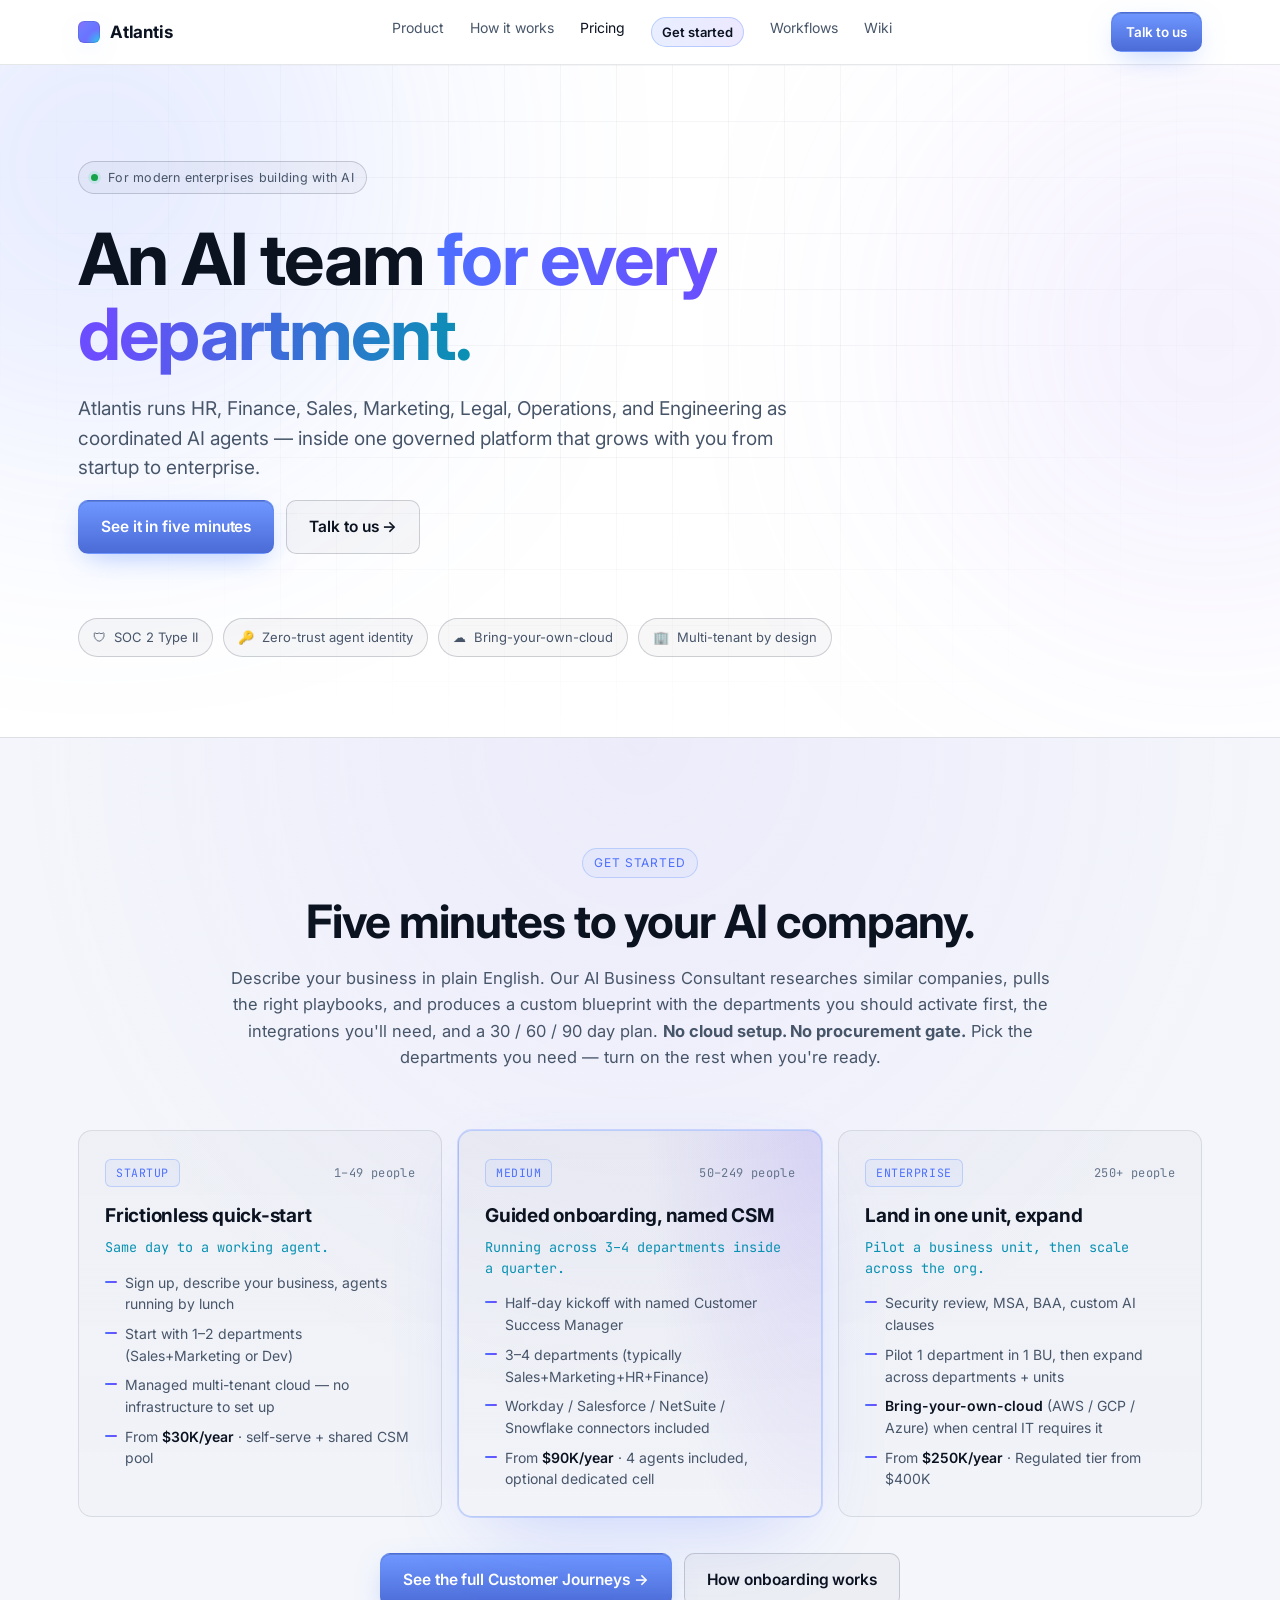
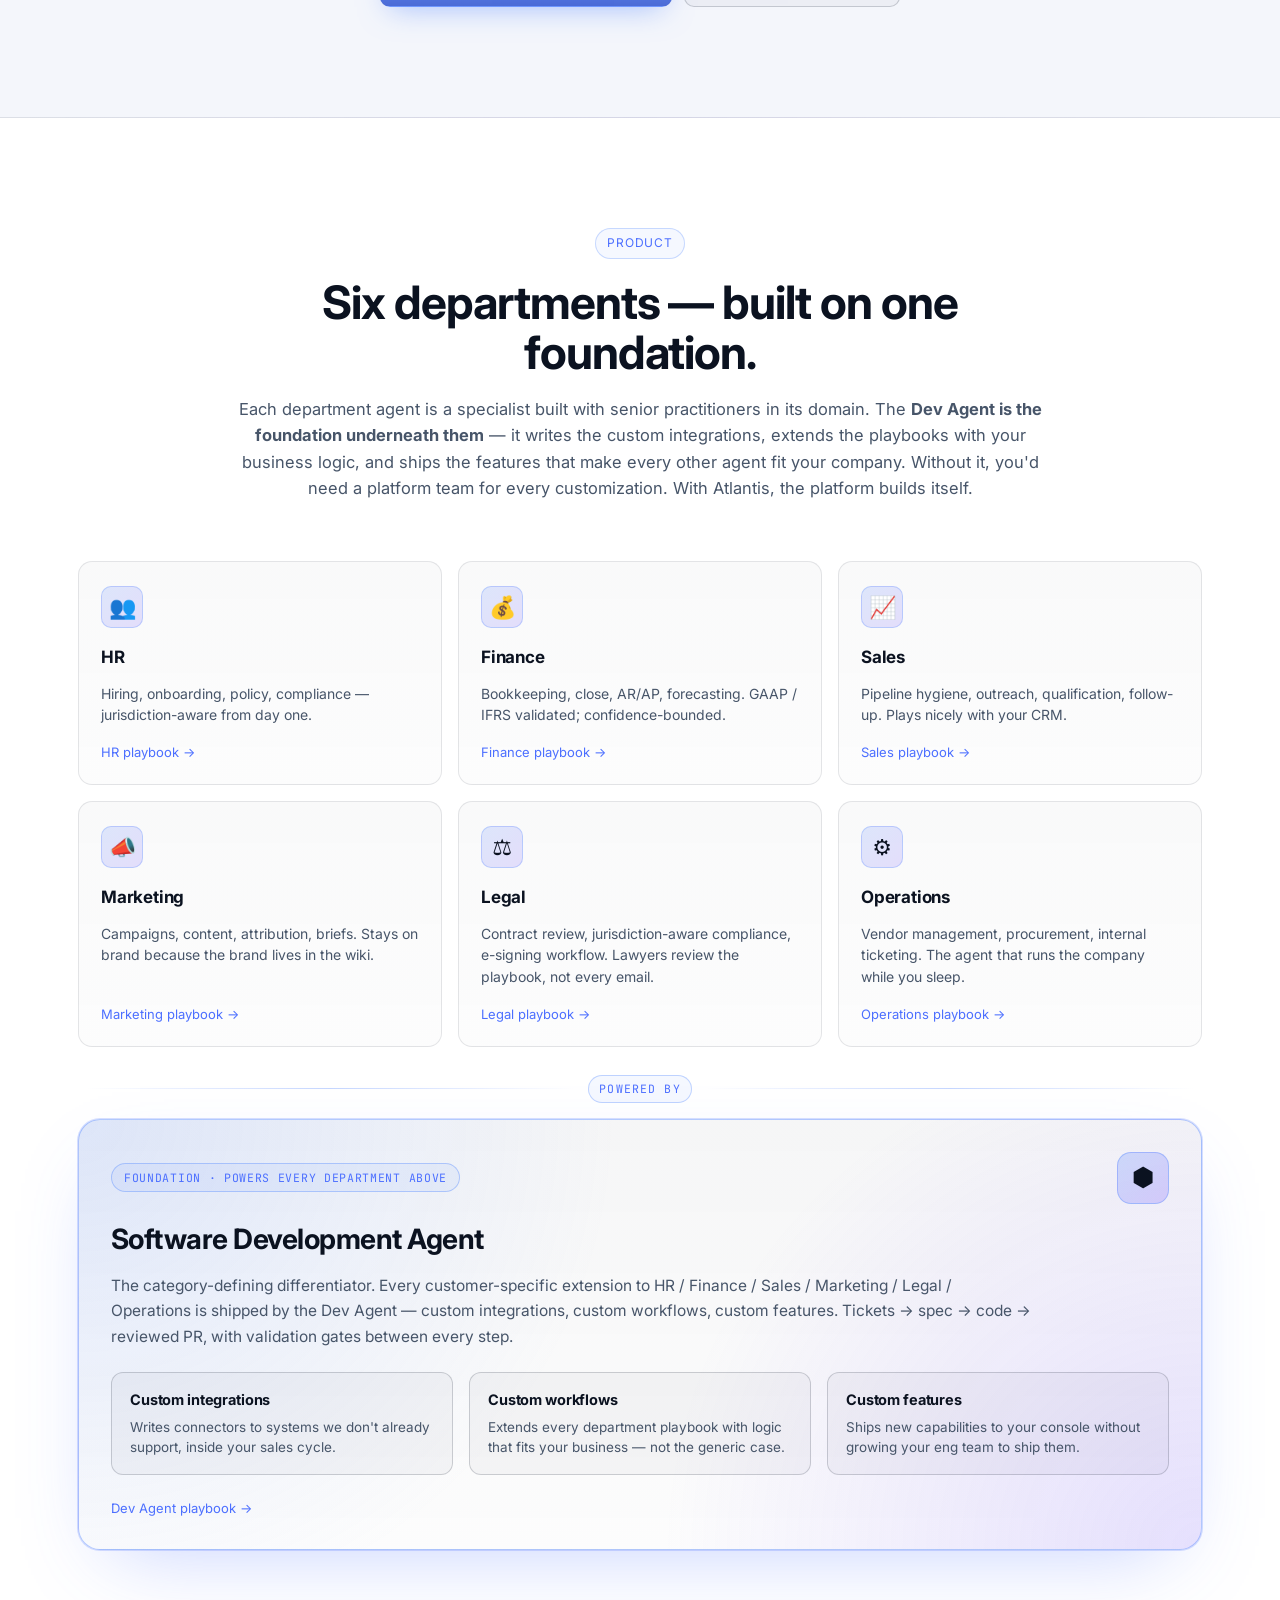
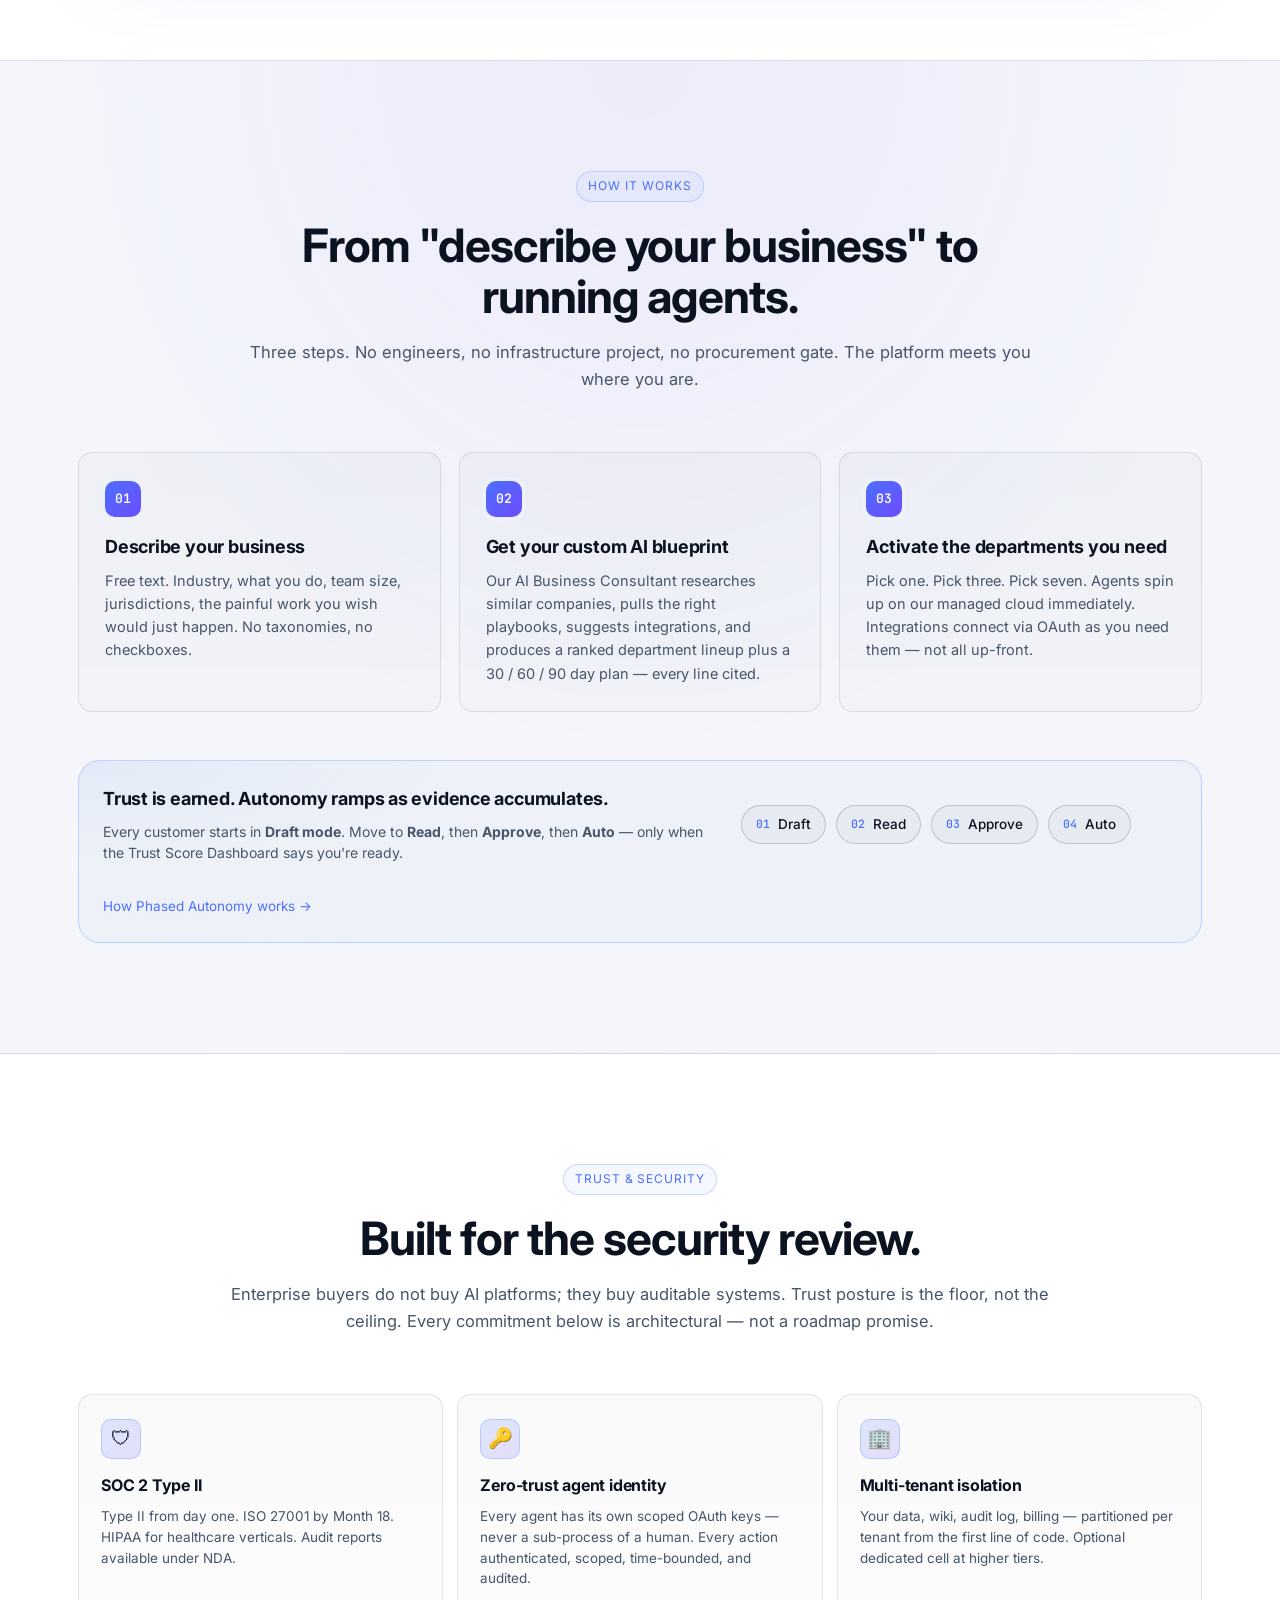
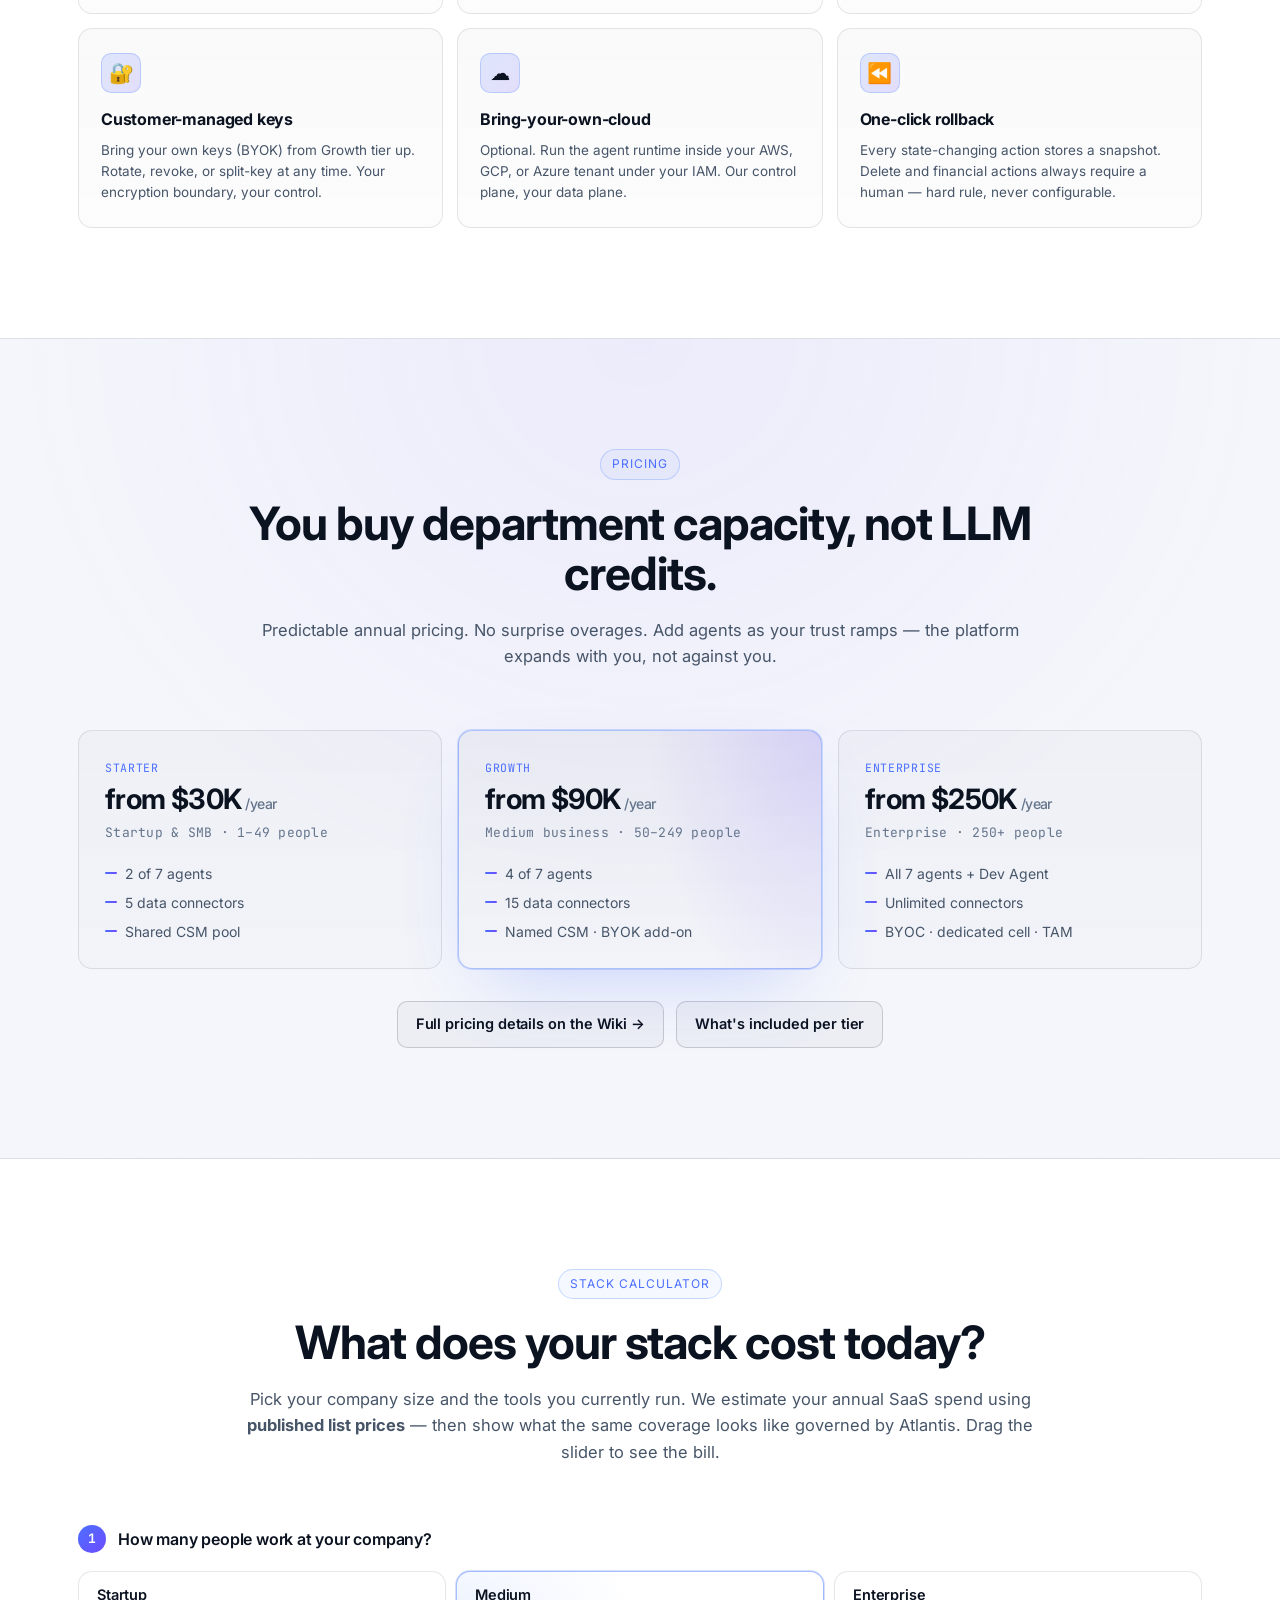
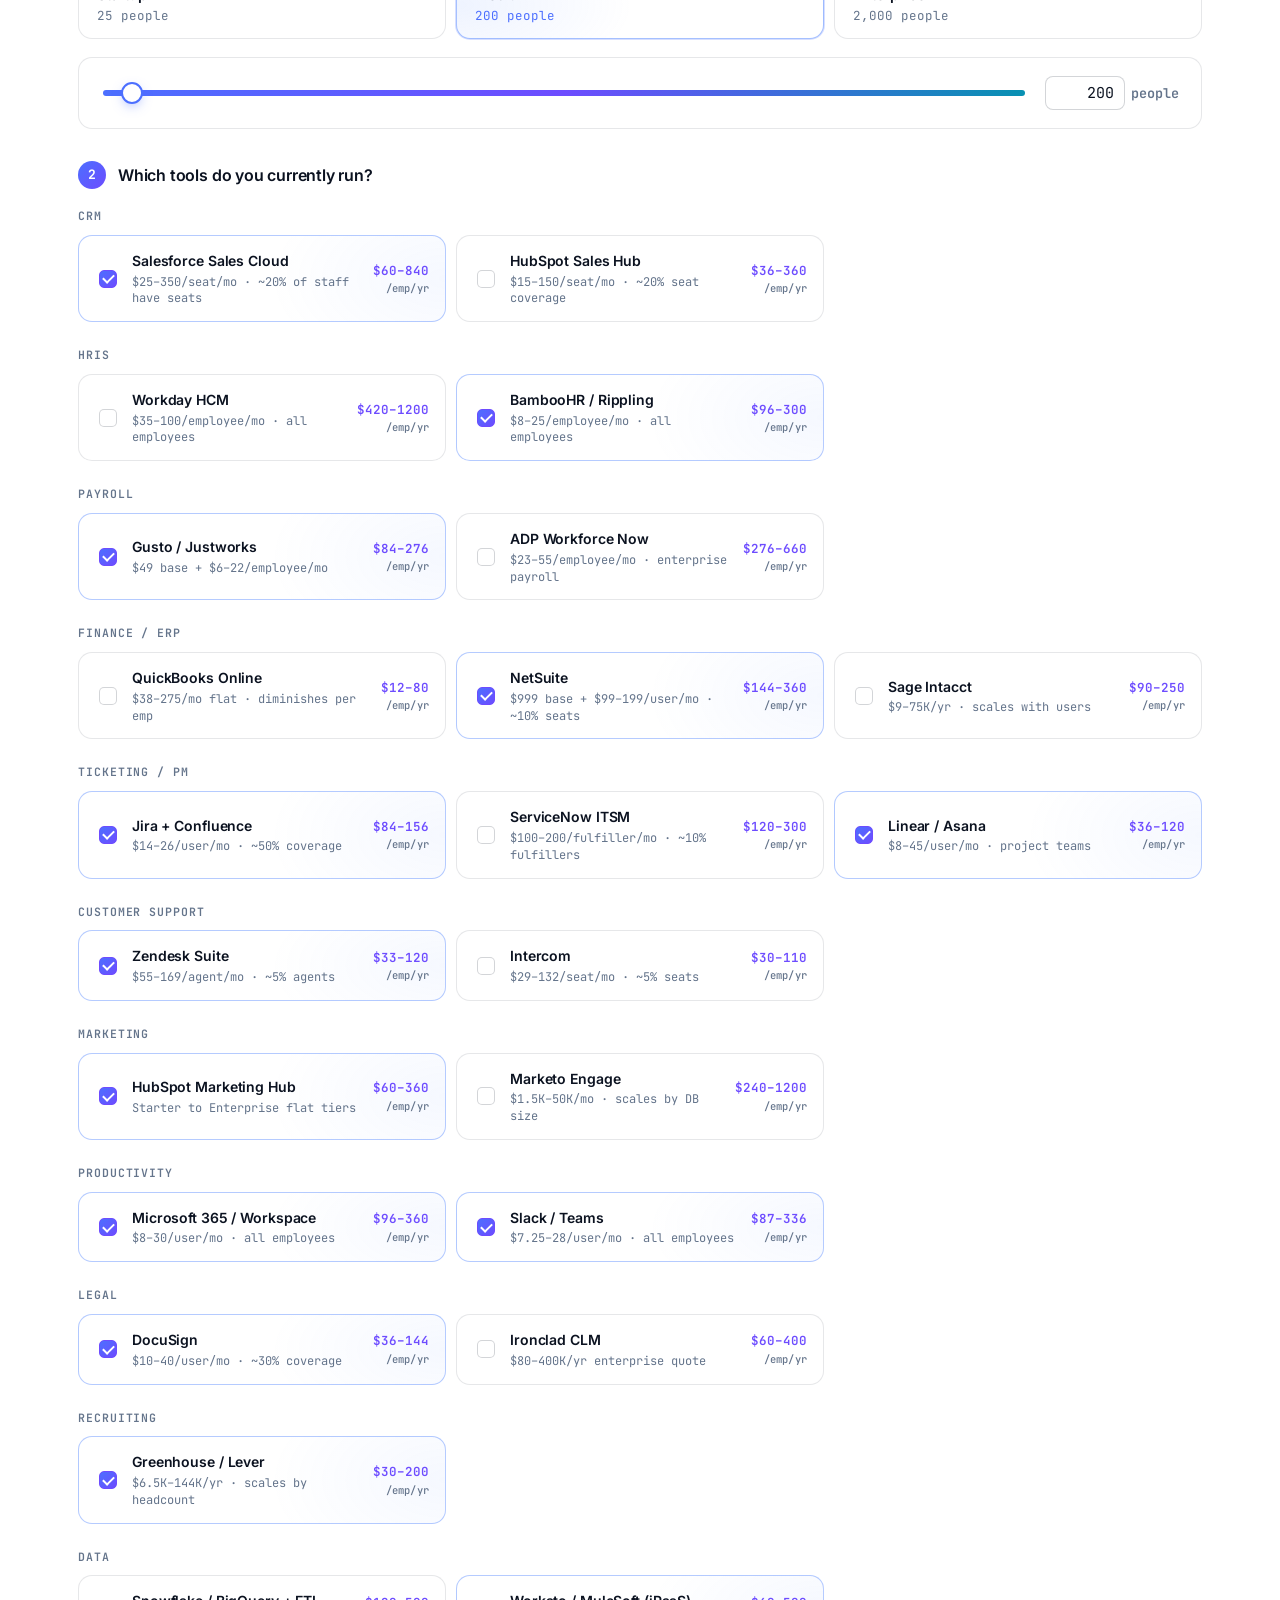
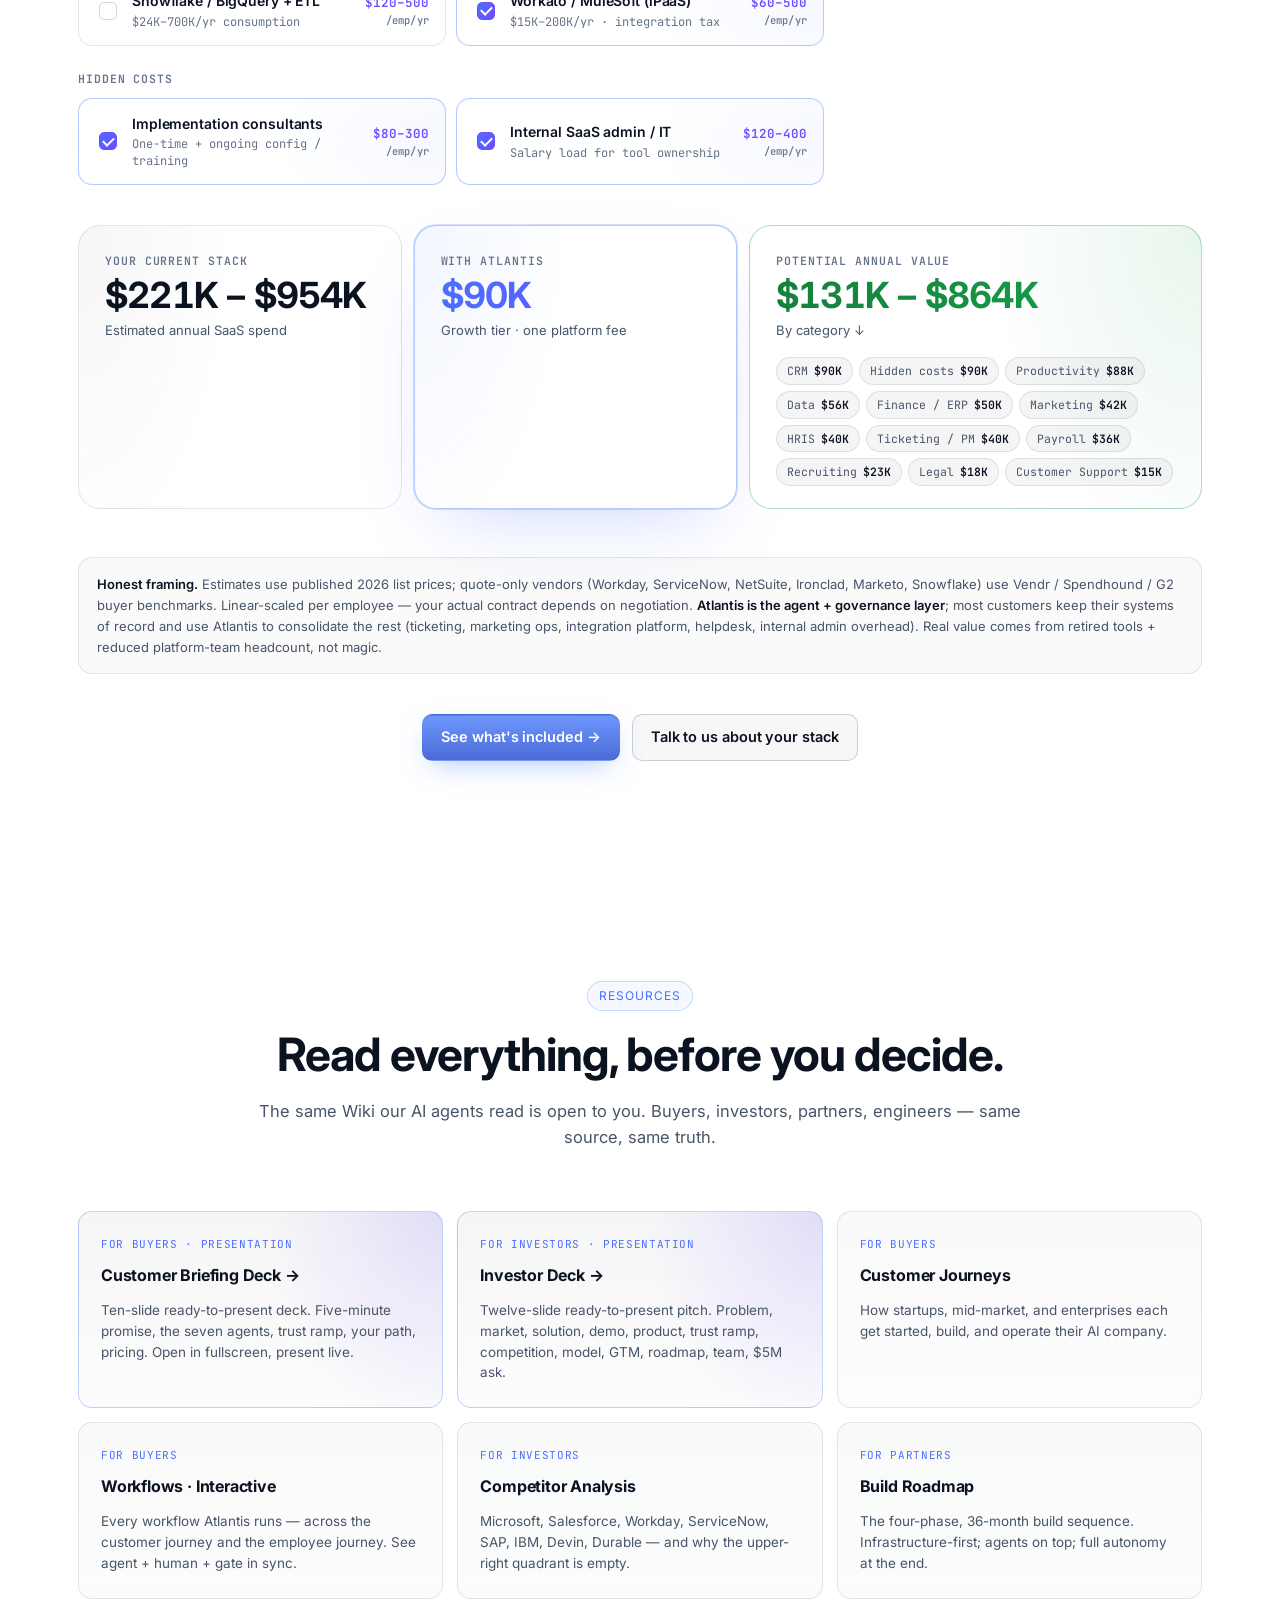
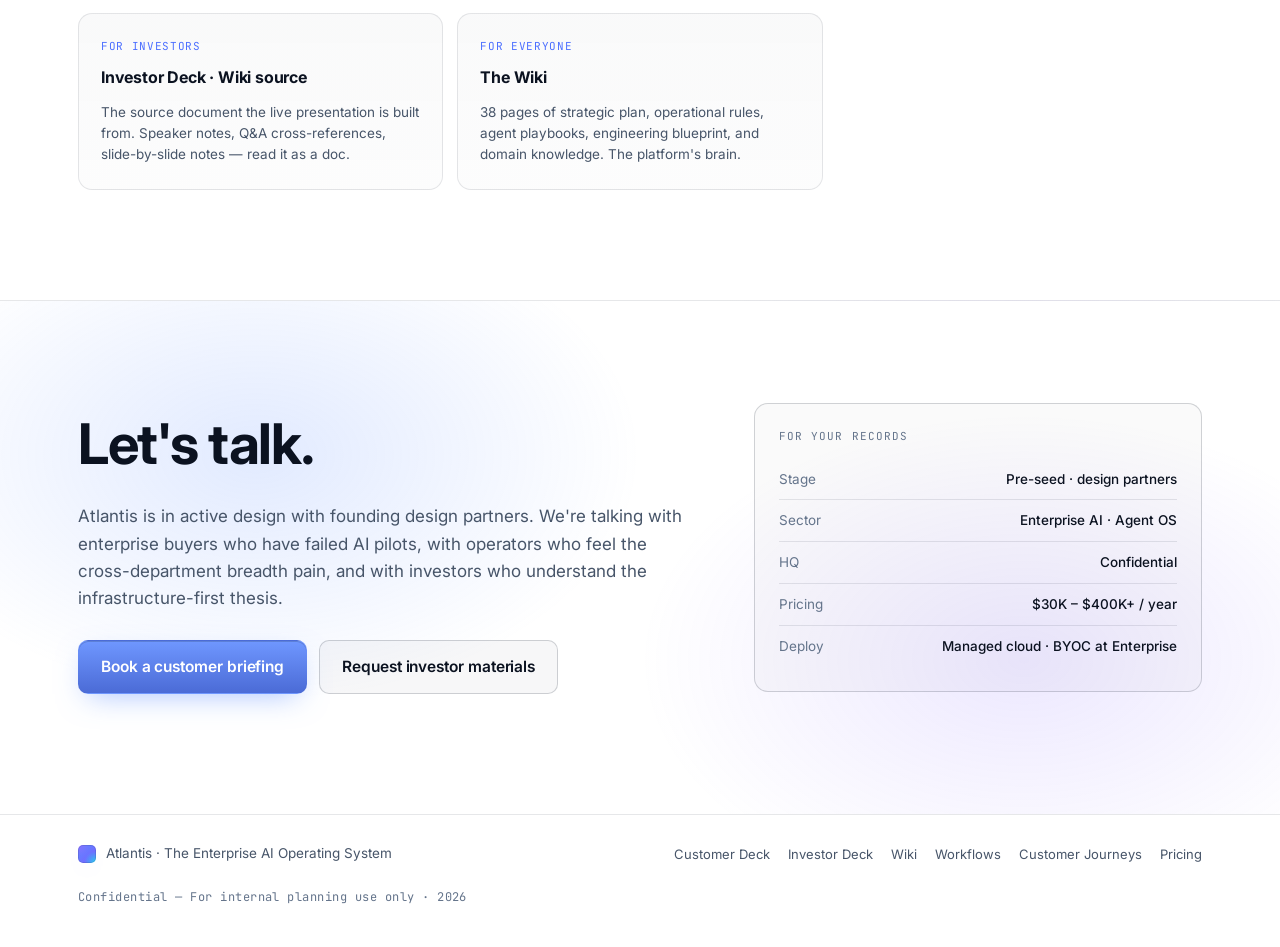
==== commit 6ea9d850: "Add interactive stack-cost calculator to the homepage New section between Pricing Teaser and Resourc" ====
--- a/index.html
+++ b/index.html
@@ -385,6 +385,103 @@
   </div>
 </section>
 
+<!-- ============ STACK COST CALCULATOR ============ -->
+<section class="section" id="calculator">
+  <div class="container">
+    <div class="section-head">
+      <div class="section-eyebrow">Stack calculator</div>
+      <h2 class="section-title">What does your stack cost today?</h2>
+      <p class="section-sub">
+        Pick your company size and the tools you currently run. We estimate
+        your annual SaaS spend using <strong>published list prices</strong> — then show what the
+        same coverage looks like governed by Atlantis. Drag the slider to see the bill.
+      </p>
+    </div>
+
+    <div class="calc" id="calc">
+      <!-- Step 1: Company size -->
+      <div class="calc-step">
+        <div class="calc-step-head">
+          <span class="calc-step-num">1</span>
+          <span class="calc-step-title">How many people work at your company?</span>
+        </div>
+
+        <div class="calc-presets">
+          <button type="button" class="calc-preset" data-tier="sb" data-employees="25">
+            <span class="calc-preset-label">Startup</span>
+            <span class="calc-preset-meta">25 people</span>
+          </button>
+          <button type="button" class="calc-preset" data-tier="md" data-employees="200">
+            <span class="calc-preset-label">Medium</span>
+            <span class="calc-preset-meta">200 people</span>
+          </button>
+          <button type="button" class="calc-preset" data-tier="en" data-employees="2000">
+            <span class="calc-preset-label">Enterprise</span>
+            <span class="calc-preset-meta">2,000 people</span>
+          </button>
+        </div>
+
+        <div class="calc-slider-row">
+          <input type="range" id="calc-emp-slider" min="5" max="10000" step="5" value="200" />
+          <div class="calc-slider-out">
+            <input type="number" id="calc-emp-input" min="5" max="10000" step="1" value="200" />
+            <span class="calc-slider-suffix">people</span>
+          </div>
+        </div>
+        <output id="calc-emp-value" class="visually-hidden">200 people</output>
+      </div>
+
+      <!-- Step 2: Tools -->
+      <div class="calc-step">
+        <div class="calc-step-head">
+          <span class="calc-step-num">2</span>
+          <span class="calc-step-title">Which tools do you currently run?</span>
+        </div>
+        <div class="calc-tools" id="calc-tools">
+          <!-- Tool grid renders here via calculator.js -->
+        </div>
+      </div>
+
+      <!-- Step 3: Output -->
+      <div class="calc-output" id="calc-output">
+        <div class="calc-output-card calc-card-current">
+          <div class="calc-output-label">Your current stack</div>
+          <div class="calc-output-amount" id="calc-current-amount">—</div>
+          <div class="calc-output-sub">Estimated annual SaaS spend</div>
+        </div>
+
+        <div class="calc-output-card calc-card-atlantis">
+          <div class="calc-output-label">With Atlantis</div>
+          <div class="calc-output-amount" id="calc-atlantis-amount">—</div>
+          <div class="calc-output-sub"><span id="calc-atlantis-tier">Growth</span> tier · one platform fee</div>
+        </div>
+
+        <div class="calc-output-card calc-card-savings">
+          <div class="calc-output-label">Potential annual value</div>
+          <div class="calc-output-amount" id="calc-savings-amount">—</div>
+          <div class="calc-output-sub">By category ↓</div>
+          <div class="calc-breakdown" id="calc-breakdown"></div>
+        </div>
+      </div>
+
+      <p class="calc-footnote">
+        <strong>Honest framing.</strong> Estimates use published 2026 list prices; quote-only vendors
+        (Workday, ServiceNow, NetSuite, Ironclad, Marketo, Snowflake) use Vendr / Spendhound / G2
+        buyer benchmarks. Linear-scaled per employee — your actual contract depends on
+        negotiation. <strong>Atlantis is the agent + governance layer</strong>; most customers keep
+        their systems of record and use Atlantis to consolidate the rest (ticketing, marketing
+        ops, integration platform, helpdesk, internal admin overhead). Real value comes from
+        retired tools + reduced platform-team headcount, not magic.
+      </p>
+
+      <div class="calc-cta">
+        <a href="wiki.html#Pricing-and-Packaging" class="btn btn-primary">See what's included →</a>
+        <a href="#cta" class="btn btn-ghost">Talk to us about your stack</a>
+      </div>
+    </div>
+  </div>
+</section>
+
 <!-- ============ RESOURCES STRIP ============ -->
 <section class="section" id="resources">
   <div class="container">
@@ -495,5 +592,6 @@
 
 <script src="nav.js" defer></script>
 <script src="script.js" defer></script>
+<script src="calculator.js" defer></script>
 </body>
 </html>
--- a/styles.css
+++ b/styles.css
@@ -4,26 +4,28 @@
    ========================================================= */
 
 :root {
-  --bg: #06080f;
-  --bg-2: #0a0e1a;
-  --bg-3: #0e1424;
-  --surface: #111827;
-  --surface-2: #161e30;
-  --border: rgba(255, 255, 255, 0.08);
-  --border-strong: rgba(255, 255, 255, 0.14);
-  --text: #e7ecf3;
-  --text-dim: #a3aec0;
-  --text-mute: #6b7891;
-  --accent: #5b8cff;
-  --accent-2: #7c5cff;
-  --accent-3: #22d3ee;
-  --accent-glow: rgba(91, 140, 255, 0.45);
-  --success: #34d399;
+  /* Light theme — default for every Atlantis surface.
+     Brand accent gradient (purple -> cyan) is preserved; surfaces and text invert. */
+  --bg: #ffffff;
+  --bg-2: #f4f6fb;
+  --bg-3: #eef2f8;
+  --surface: #ffffff;
+  --surface-2: #f7f9fc;
+  --border: rgba(15, 23, 42, 0.10);
+  --border-strong: rgba(15, 23, 42, 0.18);
+  --text: #0b1220;
+  --text-dim: #475569;
+  --text-mute: #64748b;
+  --accent: #4c6fff;
+  --accent-2: #6d4cff;
+  --accent-3: #0891b2;
+  --accent-glow: rgba(76, 111, 255, 0.28);
+  --success: #16a34a;
   --radius: 14px;
   --radius-lg: 22px;
   --container: 1180px;
-  --shadow-1: 0 1px 0 rgba(255,255,255,0.04) inset, 0 20px 60px -30px rgba(0,0,0,0.6);
-  --shadow-glow: 0 0 0 1px rgba(91,140,255,0.25), 0 30px 80px -30px rgba(91,140,255,0.35);
+  --shadow-1: 0 1px 0 rgba(15, 23, 42, 0.02) inset, 0 12px 40px -22px rgba(15, 23, 42, 0.18);
+  --shadow-glow: 0 0 0 1px rgba(76, 111, 255, 0.22), 0 30px 80px -34px rgba(76, 111, 255, 0.35);
 }
 
 * { box-sizing: border-box; }
@@ -52,7 +54,8 @@
 
 /* ===== Utility ===== */
 .grad-text {
-  background: linear-gradient(95deg, #6aa1ff 0%, #8b6bff 45%, #22d3ee 100%);
+  /* Slightly darkened from the original (#6aa1ff/#8b6bff/#22d3ee) for legibility on white. */
+  background: linear-gradient(95deg, #4c6fff 0%, #6d4cff 45%, #0891b2 100%);
   -webkit-background-clip: text;
   background-clip: text;
   color: transparent;
@@ -78,24 +81,24 @@
 .btn-primary {
   background: linear-gradient(180deg, #6f97ff 0%, #4b6bd6 100%);
   color: #fff;
-  box-shadow: 0 1px 0 rgba(255,255,255,0.18) inset, 0 10px 30px -10px rgba(91,140,255,0.55);
-}
-.btn-primary:hover { transform: translateY(-1px); box-shadow: 0 1px 0 rgba(255,255,255,0.22) inset, 0 14px 36px -10px rgba(91,140,255,0.7); }
+  box-shadow: 0 1px 0 rgba(15, 23, 42,0.18) inset, 0 10px 30px -10px rgba(91,140,255,0.55);
+}
+.btn-primary:hover { transform: translateY(-1px); box-shadow: 0 1px 0 rgba(15, 23, 42,0.22) inset, 0 14px 36px -10px rgba(91,140,255,0.7); }
 .btn-ghost {
-  background: rgba(255,255,255,0.03);
+  background: rgba(15, 23, 42,0.03);
   border-color: var(--border-strong);
   color: var(--text);
 }
-.btn-ghost:hover { background: rgba(255,255,255,0.06); border-color: rgba(255,255,255,0.22); }
+.btn-ghost:hover { background: rgba(15, 23, 42,0.06); border-color: rgba(15, 23, 42,0.22); }
 
 /* ===== Nav ===== */
 .nav {
   position: sticky;
   top: 0;
   z-index: 50;
-  background: rgba(6, 8, 15, 0.72);
-  backdrop-filter: blur(14px) saturate(140%);
-  -webkit-backdrop-filter: blur(14px) saturate(140%);
+  background: rgba(255, 255, 255, 0.78);
+  backdrop-filter: blur(14px) saturate(160%);
+  -webkit-backdrop-filter: blur(14px) saturate(160%);
   border-bottom: 1px solid var(--border);
 }
 .nav-inner {
@@ -117,7 +120,7 @@
     radial-gradient(120% 120% at 0% 0%, #8b6bff 0%, transparent 55%),
     radial-gradient(120% 120% at 100% 100%, #22d3ee 0%, transparent 55%),
     linear-gradient(135deg, #5b8cff, #7c5cff);
-  box-shadow: 0 0 0 1px rgba(255,255,255,0.12) inset, 0 8px 24px -8px rgba(91,140,255,0.6);
+  box-shadow: 0 0 0 1px rgba(15, 23, 42,0.12) inset, 0 8px 24px -8px rgba(91,140,255,0.6);
 }
 .brand-name { color: var(--text); }
 .nav-links {
@@ -152,7 +155,7 @@
   height: 40px;
   align-items: center;
   justify-content: center;
-  background: rgba(255,255,255,0.04);
+  background: rgba(15, 23, 42,0.04);
   border: 1px solid var(--border-strong);
   border-radius: 10px;
   cursor: pointer;
@@ -161,7 +164,7 @@
   flex-shrink: 0;
   transition: background .15s ease, border-color .15s ease;
 }
-.nav-toggle:hover { background: rgba(255,255,255,0.08); border-color: rgba(255,255,255,0.22); }
+.nav-toggle:hover { background: rgba(15, 23, 42,0.08); border-color: rgba(15, 23, 42,0.22); }
 .nav-toggle-bar {
   display: block;
   position: absolute;
@@ -190,9 +193,9 @@
     align-items: stretch;
     gap: 0;
     padding: 8px 24px 24px;
-    background: rgba(10, 14, 26, 0.96);
-    backdrop-filter: blur(16px) saturate(140%);
-    -webkit-backdrop-filter: blur(16px) saturate(140%);
+    background: rgba(255, 255, 255, 0.97);
+    backdrop-filter: blur(16px) saturate(160%);
+    -webkit-backdrop-filter: blur(16px) saturate(160%);
     border-bottom: 1px solid var(--border-strong);
     max-height: calc(100vh - 64px);
     overflow-y: auto;
@@ -249,8 +252,8 @@
 .grid-overlay {
   position: absolute; inset: 0;
   background-image:
-    linear-gradient(rgba(255,255,255,0.04) 1px, transparent 1px),
-    linear-gradient(90deg, rgba(255,255,255,0.04) 1px, transparent 1px);
+    linear-gradient(rgba(15, 23, 42,0.04) 1px, transparent 1px),
+    linear-gradient(90deg, rgba(15, 23, 42,0.04) 1px, transparent 1px);
   background-size: 56px 56px;
   mask-image: radial-gradient(ellipse at 50% 30%, #000 30%, transparent 75%);
   -webkit-mask-image: radial-gradient(ellipse at 50% 30%, #000 30%, transparent 75%);
@@ -258,18 +261,18 @@
 .glow {
   position: absolute;
   border-radius: 50%;
-  filter: blur(120px);
-  opacity: .55;
-}
-.glow-1 { width: 520px; height: 520px; background: #5b8cff; top: -120px; left: -120px; }
-.glow-2 { width: 460px; height: 460px; background: #7c5cff; top: 40px; right: -120px; opacity: .42; }
+  filter: blur(140px);
+  opacity: .22;
+}
+.glow-1 { width: 520px; height: 520px; background: #6d8cff; top: -160px; left: -160px; }
+.glow-2 { width: 460px; height: 460px; background: #a78bfa; top: 40px; right: -160px; opacity: .18; }
 
 .hero-inner { position: relative; }
 .eyebrow {
   display: inline-flex; align-items: center; gap: 10px;
   padding: 6px 12px;
   border: 1px solid var(--border-strong);
-  background: rgba(255,255,255,0.03);
+  background: rgba(15, 23, 42,0.03);
   border-radius: 999px;
   font-size: 12.5px;
   color: var(--text-dim);
@@ -318,7 +321,7 @@
   overflow: hidden;
 }
 .stat {
-  background: linear-gradient(180deg, rgba(255,255,255,0.025), rgba(255,255,255,0.01));
+  background: linear-gradient(180deg, rgba(15, 23, 42,0.025), rgba(15, 23, 42,0.01));
   padding: 24px 22px;
 }
 .stat-value {
@@ -326,7 +329,7 @@
   font-weight: 700;
   letter-spacing: -0.02em;
   margin-bottom: 6px;
-  background: linear-gradient(180deg, #fff, #b9c4dc);
+  background: linear-gradient(180deg, #0b1220, #475569);
   -webkit-background-clip: text;
   background-clip: text;
   color: transparent;
@@ -408,7 +411,7 @@
 .barrier {
   position: relative;
   padding: 28px 26px 26px;
-  background: linear-gradient(180deg, rgba(255,255,255,0.025), rgba(255,255,255,0.01));
+  background: linear-gradient(180deg, rgba(15, 23, 42,0.025), rgba(15, 23, 42,0.01));
   border: 1px solid var(--border);
   border-radius: var(--radius);
   transition: border-color .2s ease, transform .2s ease;
@@ -453,7 +456,7 @@
 .solution {
   padding: 32px 32px 30px;
   background:
-    linear-gradient(180deg, rgba(255,255,255,0.035), rgba(255,255,255,0.012));
+    linear-gradient(180deg, rgba(15, 23, 42,0.035), rgba(15, 23, 42,0.012));
   border: 1px solid var(--border);
   border-radius: var(--radius-lg);
   position: relative;
@@ -528,13 +531,13 @@
   padding: 24px 28px;
   border: 1px solid var(--border);
   border-radius: var(--radius);
-  background: linear-gradient(180deg, rgba(255,255,255,0.025), rgba(255,255,255,0.01));
+  background: linear-gradient(180deg, rgba(15, 23, 42,0.025), rgba(15, 23, 42,0.01));
 }
 .layer-core {
   border-color: rgba(91,140,255,0.3);
   background:
     radial-gradient(80% 200% at 0% 50%, rgba(91,140,255,0.12), transparent 60%),
-    linear-gradient(180deg, rgba(255,255,255,0.03), rgba(255,255,255,0.01));
+    linear-gradient(180deg, rgba(15, 23, 42,0.03), rgba(15, 23, 42,0.01));
   box-shadow: var(--shadow-glow);
 }
 .layer-num {
@@ -572,7 +575,7 @@
 .pillar {
   padding: 26px 22px;
   border: 1px solid var(--border);
-  background: linear-gradient(180deg, rgba(255,255,255,0.025), rgba(255,255,255,0.01));
+  background: linear-gradient(180deg, rgba(15, 23, 42,0.025), rgba(15, 23, 42,0.01));
   border-radius: var(--radius);
   transition: border-color .2s ease, transform .2s ease;
 }
@@ -581,7 +584,7 @@
   border-color: rgba(91,140,255,0.35);
   background:
     radial-gradient(80% 200% at 100% 0%, rgba(124,92,255,0.18), transparent 60%),
-    linear-gradient(180deg, rgba(255,255,255,0.04), rgba(255,255,255,0.012));
+    linear-gradient(180deg, rgba(15, 23, 42,0.04), rgba(15, 23, 42,0.012));
 }
 .pillar-icon {
   font-size: 22px;
@@ -666,7 +669,7 @@
   font-size: 14.5px;
 }
 .comp-table thead {
-  background: rgba(255,255,255,0.03);
+  background: rgba(15, 23, 42,0.03);
 }
 .comp-table th {
   text-align: left;
@@ -696,15 +699,16 @@
   border-radius: 999px;
   font-family: 'JetBrains Mono', ui-monospace, monospace;
   font-size: 11.5px;
-  background: rgba(255,255,255,0.05);
+  background: rgba(15, 23, 42,0.05);
   border: 1px solid var(--border-strong);
   color: var(--text-dim);
   letter-spacing: 0.04em;
 }
 .chip-us {
-  background: linear-gradient(90deg, rgba(91,140,255,0.18), rgba(124,92,255,0.18));
+  background: linear-gradient(90deg, rgba(91,140,255,0.16), rgba(124,92,255,0.16));
   border-color: rgba(91,140,255,0.45);
-  color: #fff;
+  color: var(--accent-2);
+  font-weight: 600;
 }
 .comp-us {
   background:
@@ -729,7 +733,7 @@
 .rm-step {
   position: relative;
   padding: 26px 28px 26px 34px;
-  background: linear-gradient(180deg, rgba(255,255,255,0.025), rgba(255,255,255,0.01));
+  background: linear-gradient(180deg, rgba(15, 23, 42,0.025), rgba(15, 23, 42,0.01));
   border: 1px solid var(--border);
   border-radius: var(--radius);
 }
@@ -766,7 +770,7 @@
   padding: 26px 24px;
   border: 1px solid var(--border);
   border-radius: var(--radius);
-  background: linear-gradient(180deg, rgba(255,255,255,0.025), rgba(255,255,255,0.01));
+  background: linear-gradient(180deg, rgba(15, 23, 42,0.025), rgba(15, 23, 42,0.01));
 }
 .why h3 { font-size: 17px; margin: 0 0 10px; letter-spacing: -0.012em; }
 .why p { color: var(--text-dim); margin: 0; font-size: 14px; line-height: 1.6; }
@@ -840,7 +844,7 @@
   padding: 24px;
   border: 1px solid var(--border-strong);
   border-radius: var(--radius);
-  background: rgba(255,255,255,0.02);
+  background: rgba(15, 23, 42,0.02);
 }
 .cta-aside-label {
   font-family: 'JetBrains Mono', ui-monospace, monospace;
@@ -905,7 +909,7 @@
 .shared-card {
   padding: 30px 26px;
   border: 1px solid var(--border);
-  background: linear-gradient(180deg, rgba(255,255,255,0.025), rgba(255,255,255,0.01));
+  background: linear-gradient(180deg, rgba(15, 23, 42,0.025), rgba(15, 23, 42,0.01));
   border-radius: var(--radius);
   transition: border-color .2s ease, transform .2s ease;
 }
@@ -914,7 +918,7 @@
   border-color: rgba(91,140,255,0.35);
   background:
     radial-gradient(80% 200% at 100% 0%, rgba(124,92,255,0.16), transparent 60%),
-    linear-gradient(180deg, rgba(255,255,255,0.04), rgba(255,255,255,0.012));
+    linear-gradient(180deg, rgba(15, 23, 42,0.04), rgba(15, 23, 42,0.012));
 }
 .shared-icon {
   font-size: 24px;
@@ -970,7 +974,7 @@
   padding: 28px 26px 26px;
   border: 1px solid var(--border);
   border-radius: var(--radius);
-  background: linear-gradient(180deg, rgba(255,255,255,0.025), rgba(255,255,255,0.01));
+  background: linear-gradient(180deg, rgba(15, 23, 42,0.025), rgba(15, 23, 42,0.01));
   transition: border-color .2s ease, transform .2s ease;
   display: flex;
   flex-direction: column;
@@ -980,7 +984,7 @@
   border-color: rgba(91,140,255,0.35);
   background:
     radial-gradient(80% 200% at 100% 0%, rgba(124,92,255,0.16), transparent 60%),
-    linear-gradient(180deg, rgba(255,255,255,0.04), rgba(255,255,255,0.012));
+    linear-gradient(180deg, rgba(15, 23, 42,0.04), rgba(15, 23, 42,0.012));
   box-shadow: var(--shadow-glow);
 }
 .journey-head {
@@ -1128,7 +1132,7 @@
   padding: 22px 22px 20px;
   border: 1px solid var(--border);
   border-radius: var(--radius);
-  background: linear-gradient(180deg, rgba(255,255,255,0.025), rgba(255,255,255,0.01));
+  background: linear-gradient(180deg, rgba(15, 23, 42,0.025), rgba(15, 23, 42,0.01));
   display: flex;
   flex-direction: column;
   gap: 8px;
@@ -1138,7 +1142,7 @@
   border-color: rgba(91,140,255,0.45);
   background:
     radial-gradient(80% 200% at 100% 0%, rgba(124,92,255,0.18), transparent 60%),
-    linear-gradient(180deg, rgba(255,255,255,0.04), rgba(255,255,255,0.012));
+    linear-gradient(180deg, rgba(15, 23, 42,0.04), rgba(15, 23, 42,0.012));
   box-shadow: var(--shadow-glow);
 }
 .q-label {
@@ -1155,14 +1159,14 @@
   padding: 6px 10px;
   border: 1px solid var(--border-strong);
   border-radius: 8px;
-  background: rgba(255,255,255,0.03);
+  background: rgba(15, 23, 42,0.03);
   width: fit-content;
   max-width: 100%;
 }
 .q-tag-us {
-  background: linear-gradient(90deg, rgba(91,140,255,0.22), rgba(124,92,255,0.22));
+  background: linear-gradient(90deg, rgba(91,140,255,0.18), rgba(124,92,255,0.18));
   border-color: rgba(91,140,255,0.55);
-  color: #fff;
+  color: var(--accent-2);
   font-weight: 600;
   letter-spacing: -0.005em;
 }
@@ -1191,7 +1195,7 @@
   padding: 24px 22px;
   border: 1px solid var(--border);
   border-radius: var(--radius);
-  background: linear-gradient(180deg, rgba(255,255,255,0.025), rgba(255,255,255,0.01));
+  background: linear-gradient(180deg, rgba(15, 23, 42,0.025), rgba(15, 23, 42,0.01));
   transition: border-color .2s ease, transform .2s ease;
 }
 .trust-card:hover { border-color: var(--border-strong); transform: translateY(-2px); }
@@ -1234,7 +1238,7 @@
   gap: 8px;
   padding: 8px 14px;
   border: 1px solid var(--border-strong);
-  background: rgba(255,255,255,0.03);
+  background: rgba(15, 23, 42,0.03);
   border-radius: 999px;
   font-size: 13px;
   color: var(--text-dim);
@@ -1252,7 +1256,7 @@
   padding: 24px 22px 22px;
   border: 1px solid var(--border);
   border-radius: var(--radius);
-  background: linear-gradient(180deg, rgba(255,255,255,0.025), rgba(255,255,255,0.01));
+  background: linear-gradient(180deg, rgba(15, 23, 42,0.025), rgba(15, 23, 42,0.01));
   display: flex;
   flex-direction: column;
   gap: 8px;
@@ -1264,7 +1268,7 @@
   border-color: rgba(91,140,255,0.35);
   background:
     radial-gradient(80% 200% at 100% 0%, rgba(124,92,255,0.18), transparent 60%),
-    linear-gradient(180deg, rgba(255,255,255,0.04), rgba(255,255,255,0.012));
+    linear-gradient(180deg, rgba(15, 23, 42,0.04), rgba(15, 23, 42,0.012));
   box-shadow: var(--shadow-glow);
 }
 
@@ -1301,7 +1305,7 @@
   background:
     radial-gradient(80% 200% at 0% 0%, rgba(91,140,255,0.16), transparent 60%),
     radial-gradient(80% 200% at 100% 100%, rgba(124,92,255,0.18), transparent 60%),
-    linear-gradient(180deg, rgba(255,255,255,0.04), rgba(255,255,255,0.012));
+    linear-gradient(180deg, rgba(15, 23, 42,0.04), rgba(15, 23, 42,0.012));
   box-shadow: var(--shadow-glow);
   position: relative;
 }
@@ -1356,7 +1360,7 @@
   padding: 16px 18px;
   border: 1px solid var(--border-strong);
   border-radius: 12px;
-  background: rgba(255,255,255,0.03);
+  background: rgba(15, 23, 42,0.03);
 }
 .af-item h4 {
   font-size: 14.5px;
@@ -1403,7 +1407,7 @@
   margin-top: auto;
   transition: color .15s ease;
 }
-.agent-link:hover { color: #fff; }
+.agent-link:hover { color: var(--accent-2); }
 
 @media (max-width: 1080px) {
   .agent-grid { grid-template-columns: repeat(2, 1fr); }
@@ -1429,7 +1433,7 @@
   padding: 28px 26px 26px;
   border: 1px solid var(--border);
   border-radius: var(--radius);
-  background: linear-gradient(180deg, rgba(255,255,255,0.025), rgba(255,255,255,0.01));
+  background: linear-gradient(180deg, rgba(15, 23, 42,0.025), rgba(15, 23, 42,0.01));
 }
 .step-num {
   display: inline-flex;
@@ -1494,7 +1498,7 @@
   gap: 8px;
   padding: 8px 14px;
   border: 1px solid var(--border-strong);
-  background: rgba(255,255,255,0.03);
+  background: rgba(15, 23, 42,0.03);
   border-radius: 999px;
   font-size: 13.5px;
   color: var(--text);
@@ -1531,7 +1535,7 @@
   padding: 28px 26px 26px;
   border: 1px solid var(--border);
   border-radius: var(--radius);
-  background: linear-gradient(180deg, rgba(255,255,255,0.025), rgba(255,255,255,0.01));
+  background: linear-gradient(180deg, rgba(15, 23, 42,0.025), rgba(15, 23, 42,0.01));
   display: flex;
   flex-direction: column;
   gap: 4px;
@@ -1540,7 +1544,7 @@
   border-color: rgba(91,140,255,0.45);
   background:
     radial-gradient(80% 200% at 100% 0%, rgba(124,92,255,0.18), transparent 60%),
-    linear-gradient(180deg, rgba(255,255,255,0.04), rgba(255,255,255,0.012));
+    linear-gradient(180deg, rgba(15, 23, 42,0.04), rgba(15, 23, 42,0.012));
   box-shadow: var(--shadow-glow);
 }
 .price-tier-name {
@@ -1614,7 +1618,7 @@
   padding: 24px 22px;
   border: 1px solid var(--border);
   border-radius: var(--radius);
-  background: linear-gradient(180deg, rgba(255,255,255,0.025), rgba(255,255,255,0.01));
+  background: linear-gradient(180deg, rgba(15, 23, 42,0.025), rgba(15, 23, 42,0.01));
   transition: border-color .2s ease, transform .2s ease, background .2s ease;
   display: flex;
   flex-direction: column;
@@ -1623,13 +1627,13 @@
 .resource:hover {
   border-color: var(--border-strong);
   transform: translateY(-2px);
-  background: linear-gradient(180deg, rgba(255,255,255,0.04), rgba(255,255,255,0.015));
+  background: linear-gradient(180deg, rgba(15, 23, 42,0.04), rgba(15, 23, 42,0.015));
 }
 .resource-feature {
   border-color: rgba(91,140,255,0.35);
   background:
     radial-gradient(80% 200% at 100% 0%, rgba(124,92,255,0.16), transparent 60%),
-    linear-gradient(180deg, rgba(255,255,255,0.04), rgba(255,255,255,0.012));
+    linear-gradient(180deg, rgba(15, 23, 42,0.04), rgba(15, 23, 42,0.012));
 }
 .resource-tag {
   font-family: 'JetBrains Mono', ui-monospace, monospace;
@@ -1669,4 +1673,389 @@
 .footer-links a:hover { color: var(--text); }
 
 /* ===== Selection ===== */
-::selection { background: rgba(91,140,255,0.35); color: #fff; }
+::selection { background: rgba(76, 111, 255, 0.22); color: var(--text); }
+
+/* =========================================================
+   Stack Cost Calculator (homepage section #calculator)
+   ========================================================= */
+
+.visually-hidden {
+  position: absolute !important;
+  width: 1px; height: 1px;
+  padding: 0; margin: -1px; overflow: hidden;
+  clip: rect(0,0,0,0); white-space: nowrap; border: 0;
+}
+
+.calc {
+  display: grid;
+  gap: 32px;
+}
+
+/* ----- Step header ----- */
+.calc-step {
+  display: grid;
+  gap: 18px;
+}
+.calc-step-head {
+  display: flex;
+  align-items: center;
+  gap: 12px;
+  font-size: 16px;
+  font-weight: 600;
+  color: var(--text);
+  letter-spacing: -0.012em;
+}
+.calc-step-num {
+  display: inline-flex;
+  align-items: center;
+  justify-content: center;
+  width: 28px; height: 28px;
+  border-radius: 999px;
+  background: linear-gradient(135deg, var(--accent), var(--accent-2));
+  color: #fff;
+  font-size: 13px;
+  font-weight: 700;
+  font-family: 'JetBrains Mono', ui-monospace, monospace;
+  flex-shrink: 0;
+}
+.calc-step-title { line-height: 1.3; }
+
+/* ----- Presets ----- */
+.calc-presets {
+  display: grid;
+  grid-template-columns: repeat(3, 1fr);
+  gap: 10px;
+}
+.calc-preset {
+  display: flex;
+  flex-direction: column;
+  align-items: flex-start;
+  gap: 4px;
+  padding: 14px 18px;
+  background: var(--surface);
+  border: 1px solid var(--border);
+  border-radius: var(--radius);
+  cursor: pointer;
+  font-family: inherit;
+  transition: border-color .15s ease, background .15s ease, transform .15s ease, box-shadow .15s ease;
+  text-align: left;
+}
+.calc-preset:hover {
+  border-color: var(--border-strong);
+  transform: translateY(-1px);
+}
+.calc-preset.active {
+  border-color: rgba(91, 140, 255, 0.55);
+  background:
+    radial-gradient(80% 200% at 0% 50%, rgba(91, 140, 255, 0.10), transparent 60%),
+    var(--surface);
+  box-shadow: var(--shadow-glow);
+}
+.calc-preset-label {
+  font-size: 14.5px;
+  font-weight: 600;
+  color: var(--text);
+  letter-spacing: -0.01em;
+}
+.calc-preset-meta {
+  font-size: 12.5px;
+  color: var(--text-mute);
+  font-family: 'JetBrains Mono', ui-monospace, monospace;
+}
+.calc-preset.active .calc-preset-meta { color: var(--accent); }
+
+/* ----- Slider ----- */
+.calc-slider-row {
+  display: grid;
+  grid-template-columns: 1fr auto;
+  gap: 22px;
+  align-items: center;
+  padding: 18px 22px;
+  background: var(--surface);
+  border: 1px solid var(--border);
+  border-radius: var(--radius);
+}
+#calc-emp-slider {
+  width: 100%;
+  -webkit-appearance: none;
+  appearance: none;
+  height: 6px;
+  border-radius: 999px;
+  background: linear-gradient(90deg, var(--accent) 0%, var(--accent-2) 50%, var(--accent-3) 100%);
+  outline: none;
+  cursor: pointer;
+}
+#calc-emp-slider::-webkit-slider-thumb {
+  -webkit-appearance: none;
+  appearance: none;
+  width: 22px; height: 22px;
+  border-radius: 50%;
+  background: #fff;
+  border: 2px solid var(--accent);
+  cursor: pointer;
+  box-shadow: 0 4px 12px -3px rgba(76, 111, 255, 0.5);
+  transition: transform .12s ease;
+}
+#calc-emp-slider::-webkit-slider-thumb:hover { transform: scale(1.12); }
+#calc-emp-slider::-moz-range-thumb {
+  width: 22px; height: 22px;
+  border-radius: 50%;
+  background: #fff;
+  border: 2px solid var(--accent);
+  cursor: pointer;
+  box-shadow: 0 4px 12px -3px rgba(76, 111, 255, 0.5);
+}
+.calc-slider-out {
+  display: inline-flex;
+  align-items: baseline;
+  gap: 6px;
+  font-weight: 600;
+}
+#calc-emp-input {
+  width: 80px;
+  padding: 6px 10px;
+  border: 1px solid var(--border-strong);
+  border-radius: 8px;
+  background: var(--surface);
+  font-family: 'JetBrains Mono', ui-monospace, monospace;
+  font-size: 15px;
+  color: var(--text);
+  text-align: right;
+  -moz-appearance: textfield;
+}
+#calc-emp-input::-webkit-outer-spin-button,
+#calc-emp-input::-webkit-inner-spin-button { -webkit-appearance: none; margin: 0; }
+#calc-emp-input:focus { outline: 2px solid var(--accent); outline-offset: 1px; }
+.calc-slider-suffix { font-size: 13.5px; color: var(--text-mute); font-family: 'JetBrains Mono', ui-monospace, monospace; }
+
+/* ----- Tools grid ----- */
+.calc-tools {
+  display: grid;
+  gap: 24px;
+}
+.calc-cat {
+  display: grid;
+  gap: 10px;
+}
+.calc-cat-label {
+  font-family: 'JetBrains Mono', ui-monospace, monospace;
+  font-size: 11.5px;
+  letter-spacing: 0.08em;
+  text-transform: uppercase;
+  color: var(--text-mute);
+  font-weight: 600;
+}
+.calc-cat-tools {
+  display: grid;
+  grid-template-columns: repeat(auto-fill, minmax(280px, 1fr));
+  gap: 10px;
+}
+.calc-tool {
+  display: grid;
+  grid-template-columns: auto 1fr auto;
+  gap: 12px;
+  align-items: center;
+  padding: 14px 16px;
+  background: var(--surface);
+  border: 1px solid var(--border);
+  border-radius: var(--radius);
+  cursor: pointer;
+  transition: border-color .15s ease, background .15s ease, transform .15s ease;
+}
+.calc-tool:hover {
+  border-color: var(--border-strong);
+}
+.calc-tool.on {
+  border-color: rgba(91, 140, 255, 0.45);
+  background:
+    radial-gradient(80% 200% at 100% 50%, rgba(91, 140, 255, 0.06), transparent 60%),
+    var(--surface);
+}
+.calc-tool input[type="checkbox"] {
+  appearance: none;
+  -webkit-appearance: none;
+  width: 18px; height: 18px;
+  border: 1.5px solid var(--border-strong);
+  border-radius: 5px;
+  background: var(--bg);
+  cursor: pointer;
+  flex-shrink: 0;
+  transition: background .12s ease, border-color .12s ease;
+  display: inline-flex;
+  align-items: center;
+  justify-content: center;
+}
+.calc-tool input[type="checkbox"]:checked {
+  background: linear-gradient(135deg, var(--accent), var(--accent-2));
+  border-color: var(--accent-2);
+}
+.calc-tool input[type="checkbox"]:checked::after {
+  content: '';
+  width: 5px; height: 9px;
+  border-right: 2px solid #fff;
+  border-bottom: 2px solid #fff;
+  transform: translateY(-1px) rotate(45deg);
+}
+.calc-tool-body { min-width: 0; }
+.calc-tool-name {
+  font-size: 14px;
+  font-weight: 600;
+  color: var(--text);
+  letter-spacing: -0.008em;
+  margin-bottom: 2px;
+  overflow: hidden;
+  text-overflow: ellipsis;
+}
+.calc-tool-note {
+  font-size: 12px;
+  color: var(--text-mute);
+  line-height: 1.4;
+  font-family: 'JetBrains Mono', ui-monospace, monospace;
+}
+.calc-tool-cost {
+  font-family: 'JetBrains Mono', ui-monospace, monospace;
+  font-size: 12.5px;
+  font-weight: 600;
+  color: var(--accent-2);
+  text-align: right;
+  white-space: nowrap;
+}
+.calc-tool-cost span {
+  display: block;
+  font-size: 10.5px;
+  color: var(--text-mute);
+  font-weight: 500;
+  letter-spacing: 0.02em;
+}
+
+/* ----- Output cards ----- */
+.calc-output {
+  display: grid;
+  grid-template-columns: 1fr 1fr 1.4fr;
+  gap: 12px;
+  margin-top: 8px;
+}
+.calc-output-card {
+  position: relative;
+  padding: 26px 26px 22px;
+  border: 1px solid var(--border);
+  border-radius: var(--radius-lg);
+  background: var(--surface);
+  display: flex;
+  flex-direction: column;
+  gap: 6px;
+  overflow: hidden;
+}
+.calc-output-label {
+  font-family: 'JetBrains Mono', ui-monospace, monospace;
+  font-size: 11.5px;
+  letter-spacing: 0.08em;
+  text-transform: uppercase;
+  color: var(--text-mute);
+  font-weight: 600;
+}
+.calc-output-amount {
+  font-size: clamp(24px, 3.4vw, 36px);
+  font-weight: 700;
+  letter-spacing: -0.022em;
+  line-height: 1.1;
+  color: var(--text);
+  font-variant-numeric: tabular-nums;
+}
+.calc-output-sub {
+  font-size: 13px;
+  color: var(--text-dim);
+  line-height: 1.5;
+}
+.calc-card-current {
+  background:
+    radial-gradient(80% 200% at 0% 0%, rgba(15, 23, 42, 0.04), transparent 60%),
+    var(--surface);
+}
+.calc-card-current .calc-output-amount { color: var(--text); }
+.calc-card-atlantis {
+  border-color: rgba(91, 140, 255, 0.45);
+  background:
+    radial-gradient(80% 200% at 0% 0%, rgba(91, 140, 255, 0.08), transparent 60%),
+    var(--surface);
+  box-shadow: var(--shadow-glow);
+}
+.calc-card-atlantis .calc-output-amount {
+  background: linear-gradient(95deg, #4c6fff 0%, #6d4cff 100%);
+  -webkit-background-clip: text;
+  background-clip: text;
+  color: transparent;
+}
+.calc-card-savings {
+  background:
+    radial-gradient(80% 200% at 100% 0%, rgba(22, 163, 74, 0.10), transparent 60%),
+    var(--surface);
+  border-color: rgba(22, 163, 74, 0.35);
+}
+.calc-card-savings .calc-output-amount {
+  background: linear-gradient(95deg, #15803d 0%, #16a34a 100%);
+  -webkit-background-clip: text;
+  background-clip: text;
+  color: transparent;
+}
+
+.calc-breakdown {
+  display: flex;
+  flex-wrap: wrap;
+  gap: 6px;
+  margin-top: 10px;
+}
+.calc-breakdown-chip {
+  display: inline-flex;
+  align-items: center;
+  gap: 6px;
+  padding: 4px 10px;
+  font-size: 11.5px;
+  font-family: 'JetBrains Mono', ui-monospace, monospace;
+  color: var(--text-dim);
+  background: rgba(15, 23, 42, 0.04);
+  border: 1px solid var(--border);
+  border-radius: 999px;
+}
+.calc-breakdown-chip strong { color: var(--text); font-weight: 600; }
+.calc-breakdown-empty {
+  font-size: 12.5px;
+  color: var(--text-mute);
+  font-style: italic;
+}
+
+/* ----- Footnote + CTA ----- */
+.calc-footnote {
+  font-size: 13px;
+  line-height: 1.6;
+  color: var(--text-dim);
+  margin: 16px 0 0;
+  padding: 16px 18px;
+  background: rgba(15, 23, 42, 0.02);
+  border: 1px solid var(--border);
+  border-radius: var(--radius);
+}
+.calc-footnote strong { color: var(--text); font-weight: 600; }
+
+.calc-cta {
+  display: flex;
+  gap: 12px;
+  justify-content: center;
+  flex-wrap: wrap;
+  margin-top: 8px;
+}
+
+/* ----- Responsive ----- */
+@media (max-width: 980px) {
+  .calc-output { grid-template-columns: 1fr 1fr; }
+  .calc-card-savings { grid-column: span 2; }
+}
+@media (max-width: 700px) {
+  .calc-presets { grid-template-columns: 1fr; }
+  .calc-output { grid-template-columns: 1fr; }
+  .calc-card-savings { grid-column: span 1; }
+  .calc-slider-row { grid-template-columns: 1fr; gap: 14px; }
+  .calc-cat-tools { grid-template-columns: 1fr; }
+  .calc-tool { grid-template-columns: auto 1fr; gap: 10px; }
+  .calc-tool-cost { grid-column: 2; text-align: left; }
+}
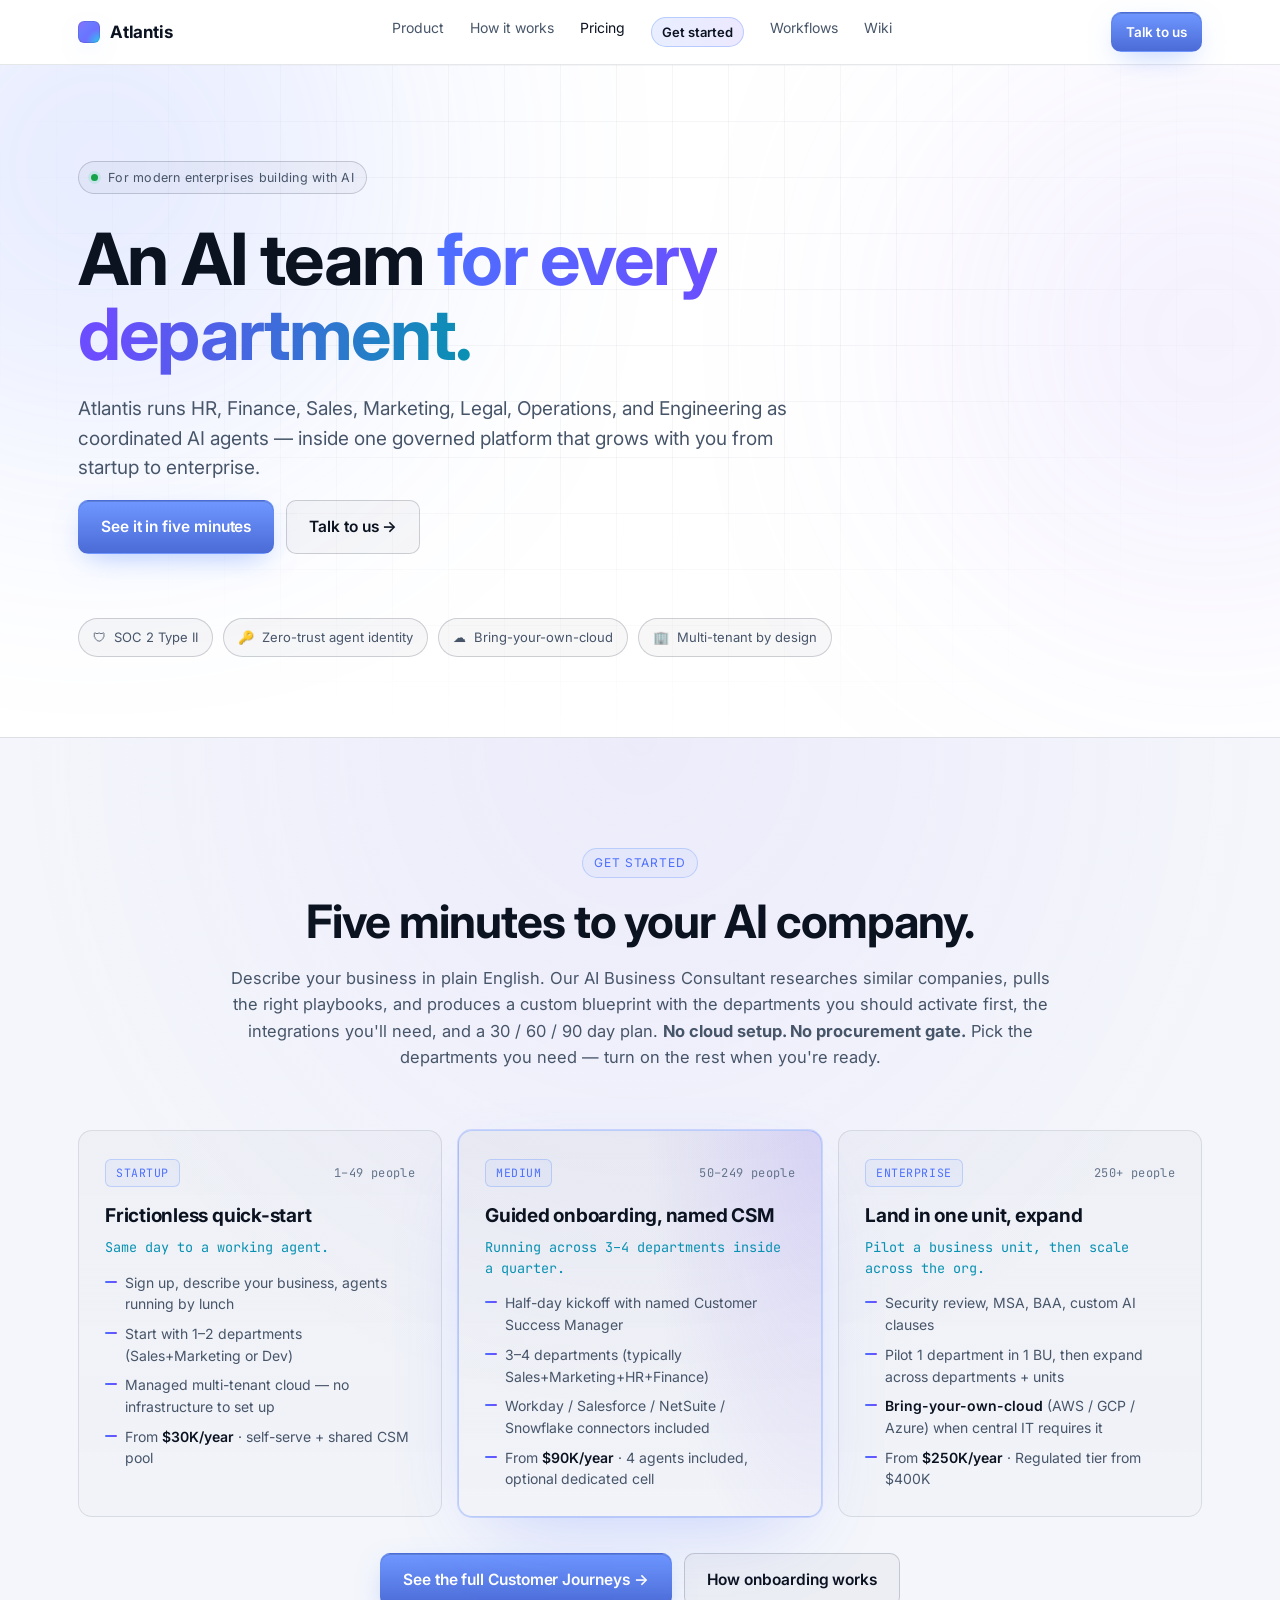
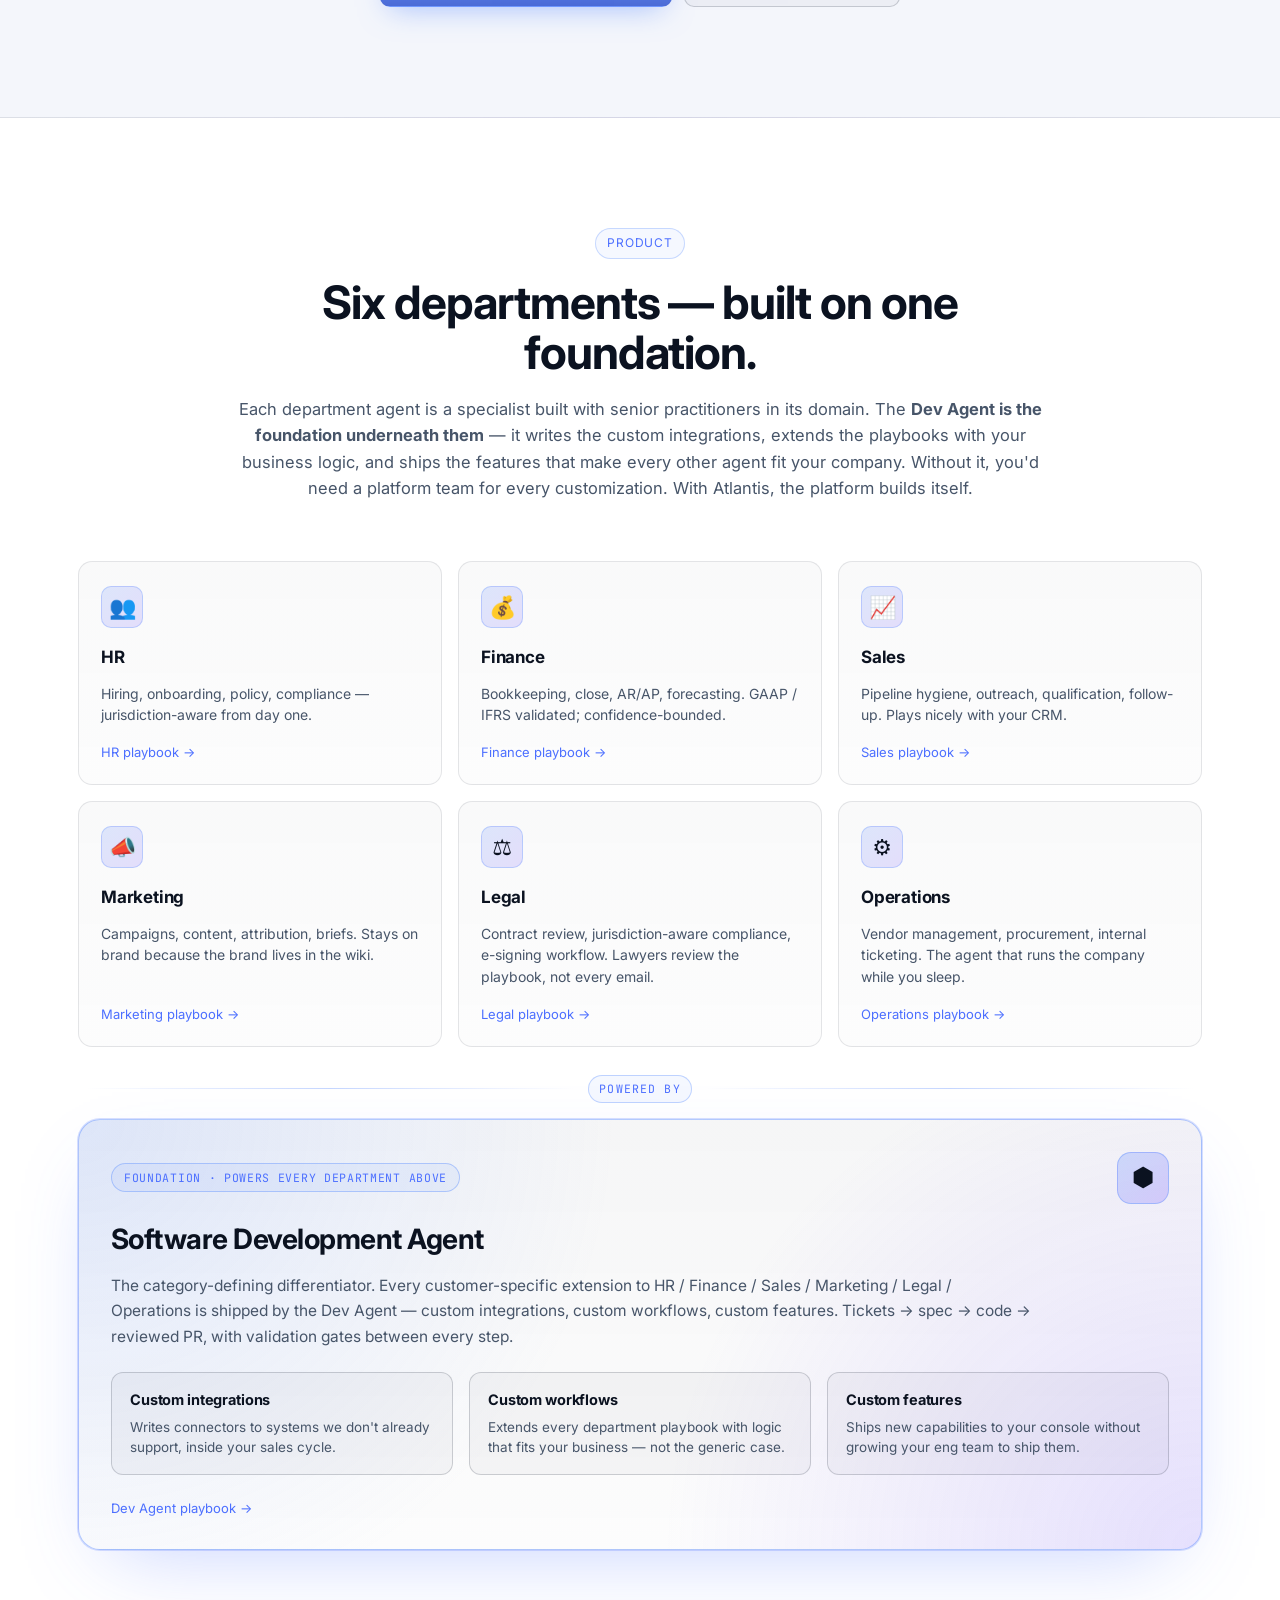
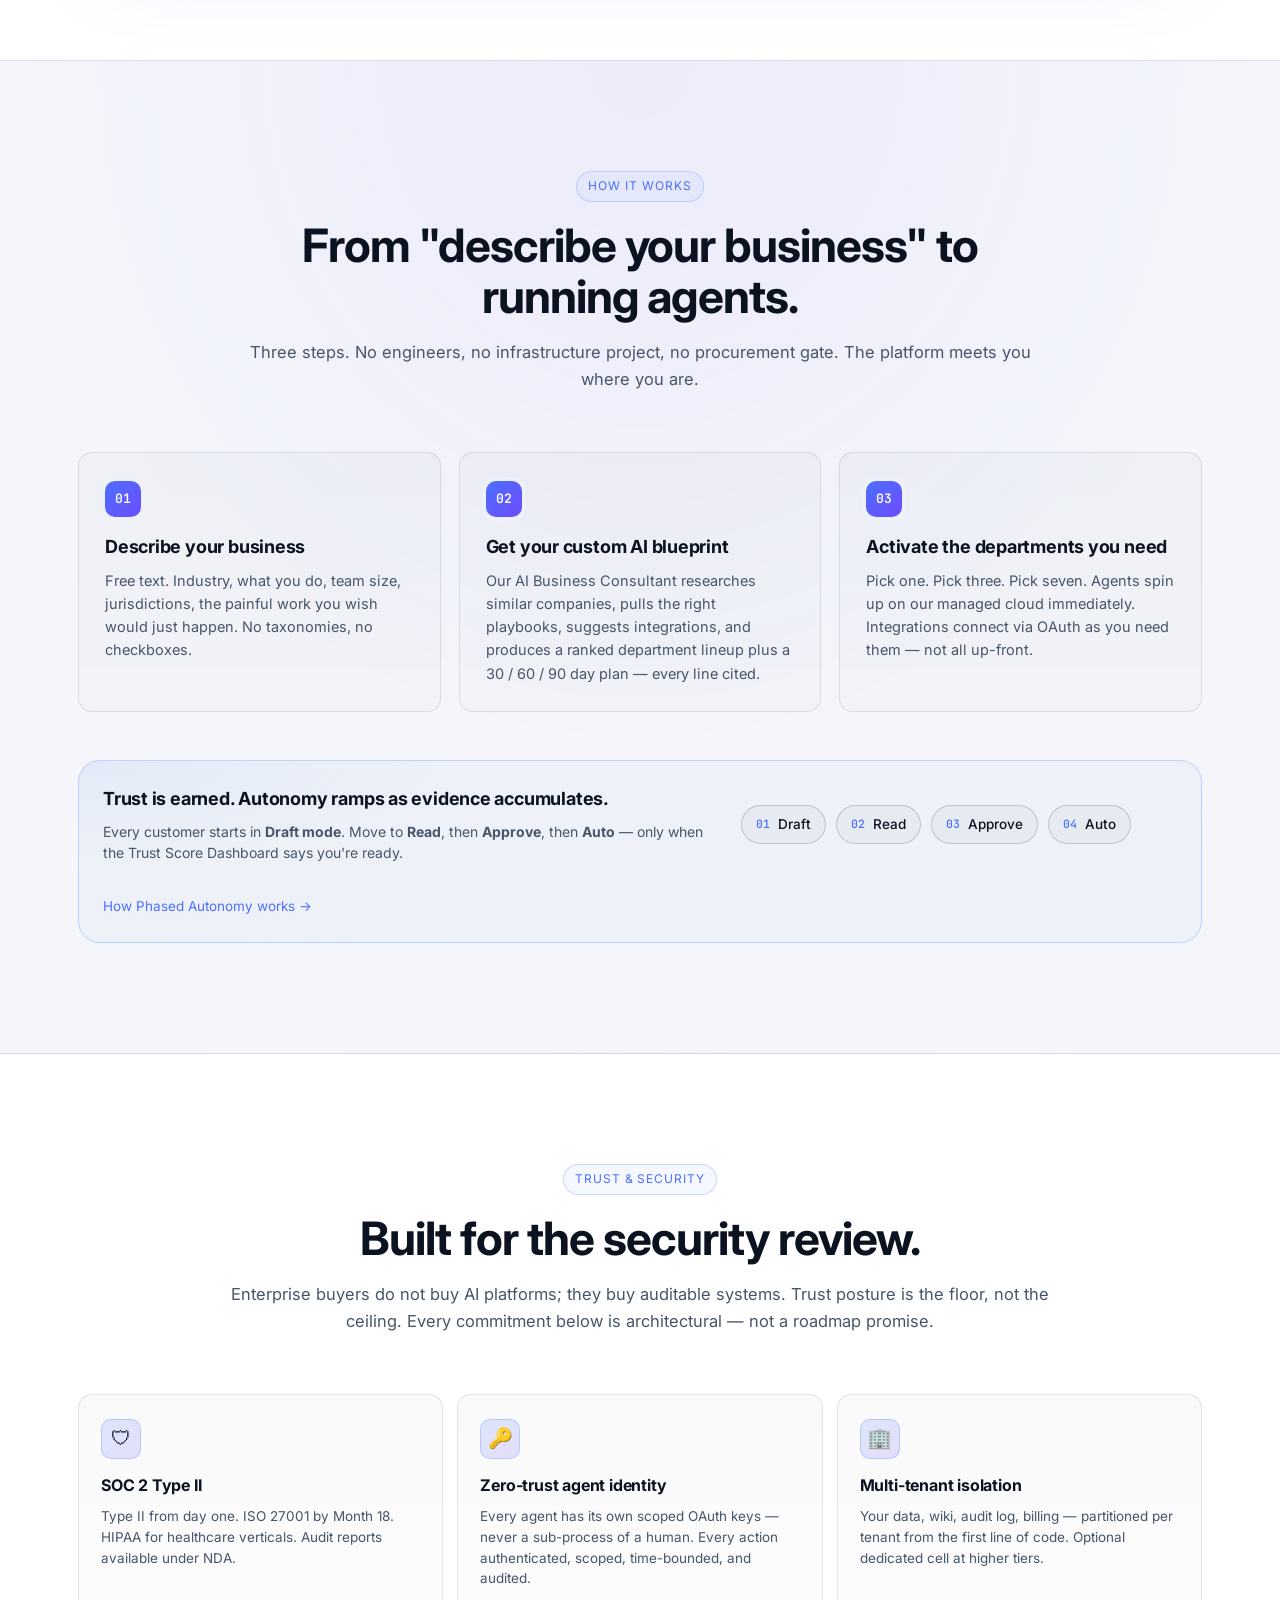
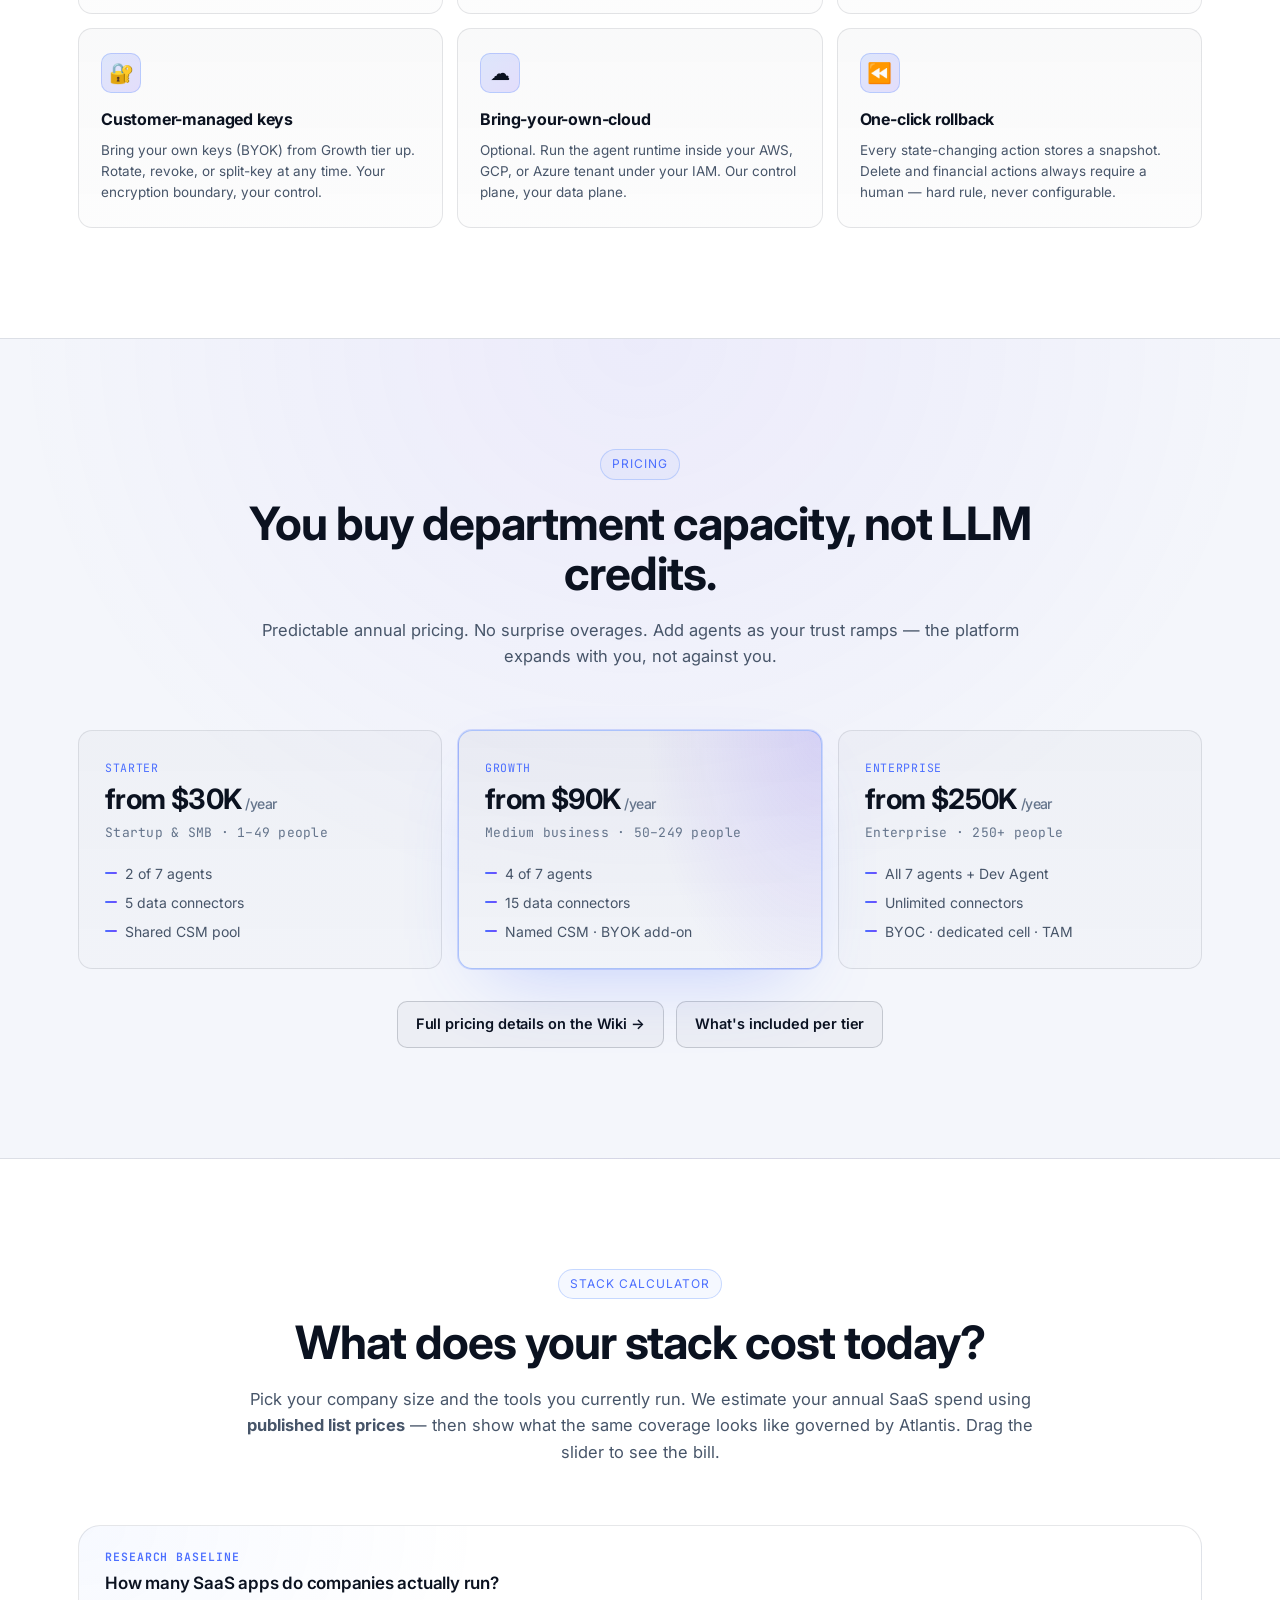
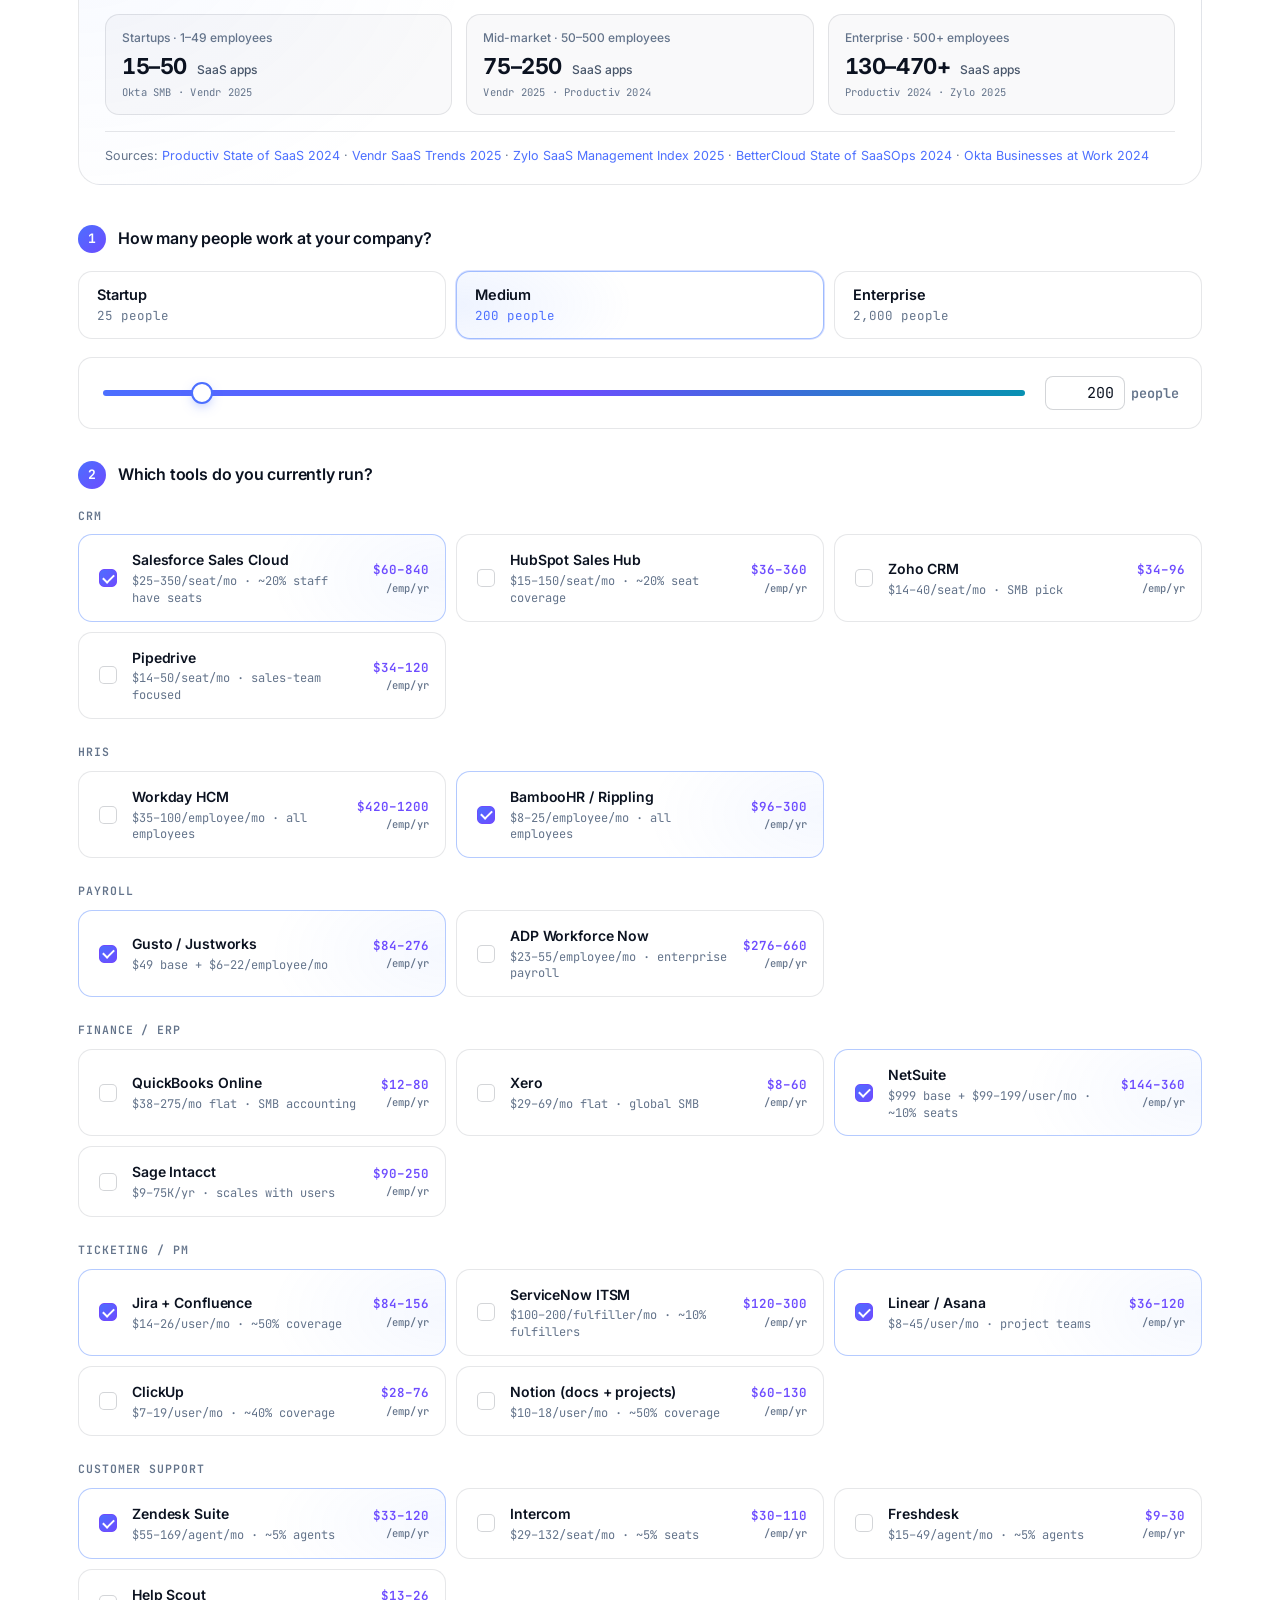
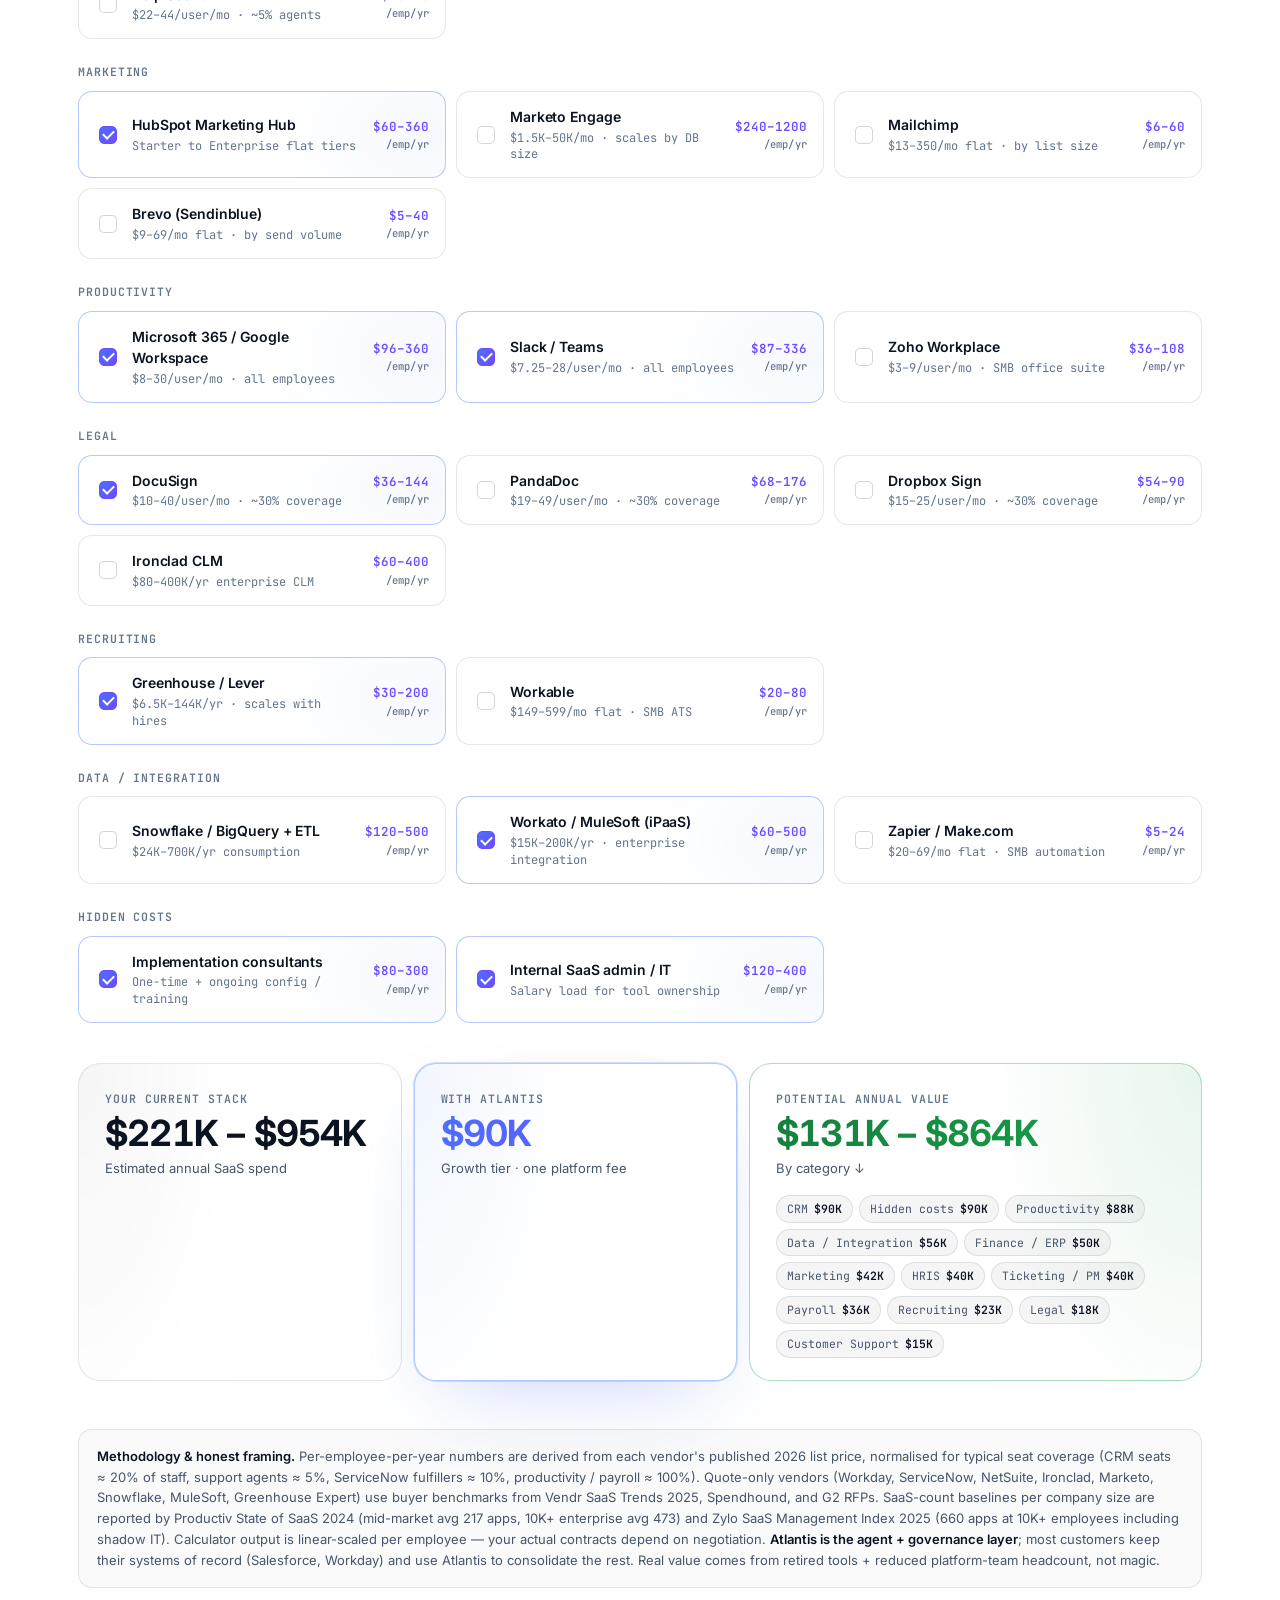
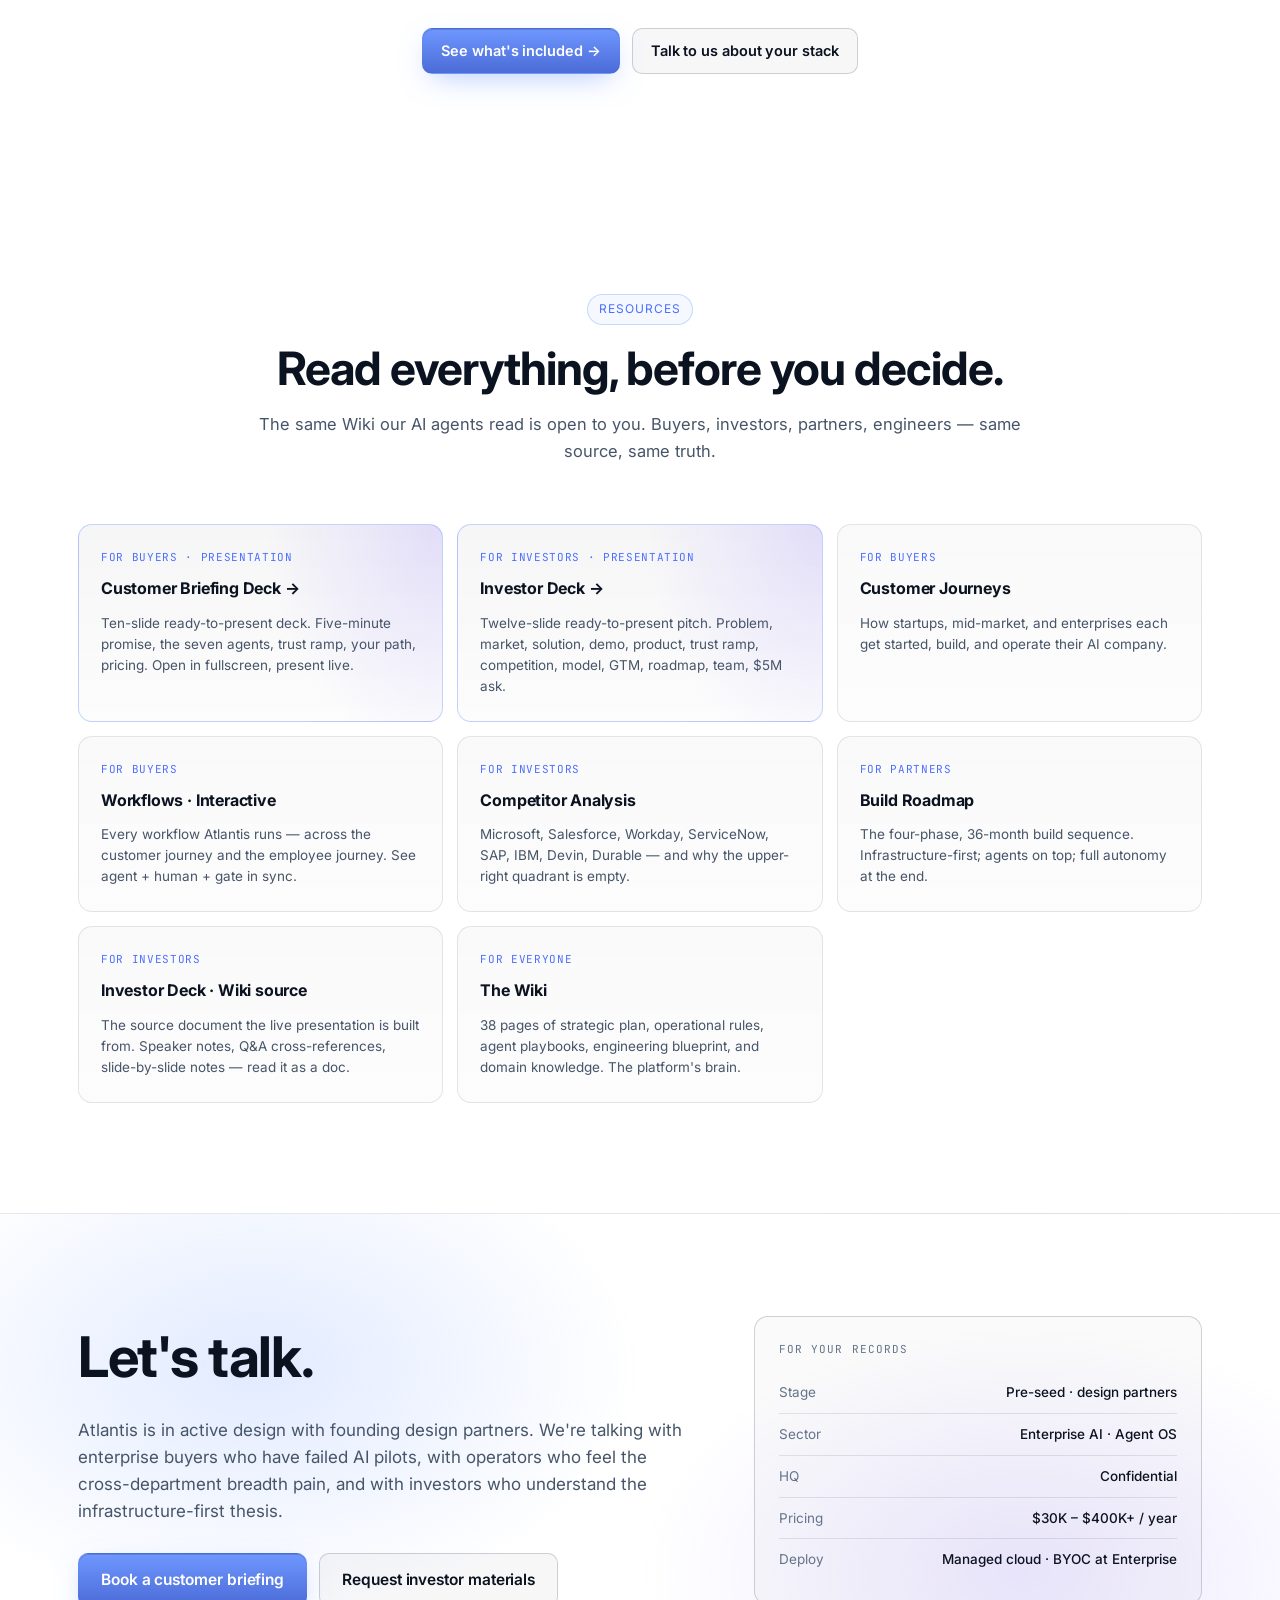
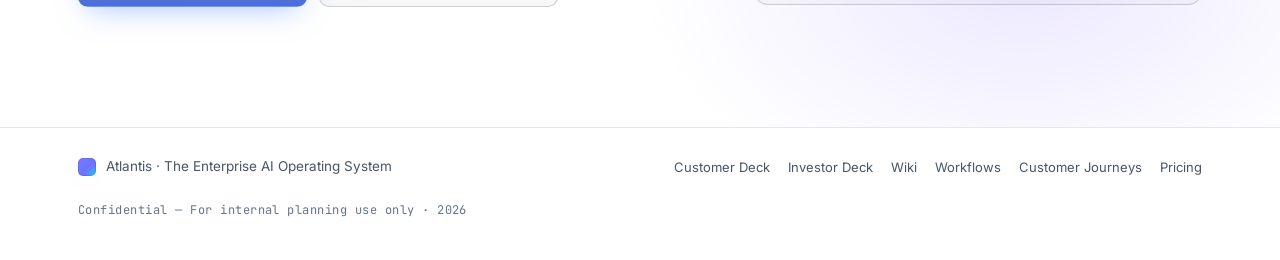
==== commit e31d7389: "Calculator: cap slider at 2K, add cheaper tools, cite SaaS sprawl research Three user-requested impr" ====
--- a/index.html
+++ b/index.html
@@ -398,6 +398,43 @@
       </p>
     </div>
 
+    <!-- Industry research baseline -->
+    <div class="calc-research">
+      <div class="calc-research-head">
+        <span class="calc-research-eyebrow">Research baseline</span>
+        <span class="calc-research-title">How many SaaS apps do companies actually run?</span>
+      </div>
+      <div class="calc-research-stats">
+        <div class="calc-research-stat">
+          <div class="calc-research-stat-label">Startups · 1–49 employees</div>
+          <div class="calc-research-stat-value">15–50 <span>SaaS apps</span></div>
+          <div class="calc-research-stat-src">Okta SMB · Vendr 2025</div>
+        </div>
+        <div class="calc-research-stat">
+          <div class="calc-research-stat-label">Mid-market · 50–500 employees</div>
+          <div class="calc-research-stat-value">75–250 <span>SaaS apps</span></div>
+          <div class="calc-research-stat-src">Vendr 2025 · Productiv 2024</div>
+        </div>
+        <div class="calc-research-stat">
+          <div class="calc-research-stat-label">Enterprise · 500+ employees</div>
+          <div class="calc-research-stat-value">130–470+ <span>SaaS apps</span></div>
+          <div class="calc-research-stat-src">Productiv 2024 · Zylo 2025</div>
+        </div>
+      </div>
+      <div class="calc-research-cites">
+        Sources:
+        <a href="https://productiv.com/state-of-saas/2024-saas-trends-spend/" target="_blank" rel="noopener">Productiv State of SaaS 2024</a>
+        ·
+        <a href="https://www.vendr.com/insights/saas-trends-report" target="_blank" rel="noopener">Vendr SaaS Trends 2025</a>
+        ·
+        <a href="https://zylo.com/news/2025-saas-management-index/" target="_blank" rel="noopener">Zylo SaaS Management Index 2025</a>
+        ·
+        <a href="https://www.bettercloud.com/monitor/the-2024-state-of-saasops-report/" target="_blank" rel="noopener">BetterCloud State of SaaSOps 2024</a>
+        ·
+        <a href="https://www.okta.com/sites/default/files/2024-04/Okta-2024_Businesses_at_Work.pdf" target="_blank" rel="noopener">Okta Businesses at Work 2024</a>
+      </div>
+    </div>
+
     <div class="calc" id="calc">
       <!-- Step 1: Company size -->
       <div class="calc-step">
@@ -422,9 +459,9 @@
         </div>
 
         <div class="calc-slider-row">
-          <input type="range" id="calc-emp-slider" min="5" max="10000" step="5" value="200" />
+          <input type="range" id="calc-emp-slider" min="5" max="2000" step="5" value="200" />
           <div class="calc-slider-out">
-            <input type="number" id="calc-emp-input" min="5" max="10000" step="1" value="200" />
+            <input type="number" id="calc-emp-input" min="5" max="2000" step="1" value="200" />
             <span class="calc-slider-suffix">people</span>
           </div>
         </div>
@@ -465,13 +502,23 @@
       </div>
 
       <p class="calc-footnote">
-        <strong>Honest framing.</strong> Estimates use published 2026 list prices; quote-only vendors
-        (Workday, ServiceNow, NetSuite, Ironclad, Marketo, Snowflake) use Vendr / Spendhound / G2
-        buyer benchmarks. Linear-scaled per employee — your actual contract depends on
+        <strong>Methodology &amp; honest framing.</strong>
+        Per-employee-per-year numbers are derived from each vendor's published 2026 list price,
+        normalised for typical seat coverage (CRM seats ≈ 20% of staff, support agents ≈ 5%,
+        ServiceNow fulfillers ≈ 10%, productivity / payroll ≈ 100%).
+        Quote-only vendors (Workday, ServiceNow, NetSuite, Ironclad, Marketo, Snowflake, MuleSoft, Greenhouse Expert)
+        use buyer benchmarks from
+        <a href="https://www.vendr.com/insights/saas-trends-report" target="_blank" rel="noopener">Vendr SaaS Trends 2025</a>,
+        <a href="https://www.spendhound.com/blog" target="_blank" rel="noopener">Spendhound</a>, and G2 RFPs.
+        SaaS-count baselines per company size are reported by
+        <a href="https://productiv.com/state-of-saas/2024-saas-trends-spend/" target="_blank" rel="noopener">Productiv State of SaaS 2024</a>
+        (mid-market avg 217 apps, 10K+ enterprise avg 473) and
+        <a href="https://zylo.com/news/2025-saas-management-index/" target="_blank" rel="noopener">Zylo SaaS Management Index 2025</a>
+        (660 apps at 10K+ employees including shadow IT).
+        Calculator output is linear-scaled per employee — your actual contracts depend on
         negotiation. <strong>Atlantis is the agent + governance layer</strong>; most customers keep
-        their systems of record and use Atlantis to consolidate the rest (ticketing, marketing
-        ops, integration platform, helpdesk, internal admin overhead). Real value comes from
-        retired tools + reduced platform-team headcount, not magic.
+        their systems of record (Salesforce, Workday) and use Atlantis to consolidate the
+        rest. Real value comes from retired tools + reduced platform-team headcount, not magic.
       </p>
 
       <div class="calc-cta">
--- a/styles.css
+++ b/styles.css
@@ -1686,6 +1686,96 @@
   clip: rect(0,0,0,0); white-space: nowrap; border: 0;
 }
 
+/* ----- Research baseline (above calculator) ----- */
+.calc-research {
+  margin: 0 0 40px;
+  padding: 22px 26px 18px;
+  background:
+    radial-gradient(60% 200% at 0% 0%, rgba(91, 140, 255, 0.05), transparent 60%),
+    var(--surface);
+  border: 1px solid var(--border);
+  border-radius: var(--radius-lg);
+}
+.calc-research-head {
+  display: flex;
+  flex-direction: column;
+  gap: 4px;
+  margin-bottom: 18px;
+}
+.calc-research-eyebrow {
+  font-family: 'JetBrains Mono', ui-monospace, monospace;
+  font-size: 11.5px;
+  letter-spacing: 0.08em;
+  text-transform: uppercase;
+  color: var(--accent);
+  font-weight: 600;
+}
+.calc-research-title {
+  font-size: 17px;
+  font-weight: 600;
+  color: var(--text);
+  letter-spacing: -0.012em;
+}
+.calc-research-stats {
+  display: grid;
+  grid-template-columns: repeat(3, 1fr);
+  gap: 14px;
+  margin-bottom: 16px;
+}
+.calc-research-stat {
+  padding: 14px 16px;
+  background: rgba(15, 23, 42, 0.025);
+  border: 1px solid var(--border);
+  border-radius: var(--radius);
+  display: flex;
+  flex-direction: column;
+  gap: 6px;
+}
+.calc-research-stat-label {
+  font-size: 12px;
+  color: var(--text-mute);
+  font-weight: 500;
+}
+.calc-research-stat-value {
+  font-size: 22px;
+  font-weight: 700;
+  letter-spacing: -0.018em;
+  color: var(--text);
+  font-variant-numeric: tabular-nums;
+  line-height: 1.1;
+}
+.calc-research-stat-value span {
+  font-size: 12px;
+  font-weight: 500;
+  color: var(--text-dim);
+  letter-spacing: 0;
+  margin-left: 4px;
+}
+.calc-research-stat-src {
+  font-family: 'JetBrains Mono', ui-monospace, monospace;
+  font-size: 10.5px;
+  color: var(--text-mute);
+  letter-spacing: 0.02em;
+}
+.calc-research-cites {
+  font-size: 12.5px;
+  color: var(--text-mute);
+  line-height: 1.55;
+  padding-top: 14px;
+  border-top: 1px solid var(--border);
+}
+.calc-research-cites a {
+  color: var(--accent);
+  text-decoration: none;
+  border-bottom: 1px solid transparent;
+  transition: border-color .15s ease;
+}
+.calc-research-cites a:hover { border-bottom-color: var(--accent); }
+
+@media (max-width: 760px) {
+  .calc-research-stats { grid-template-columns: 1fr; }
+}
+
 .calc {
   display: grid;
   gap: 32px;
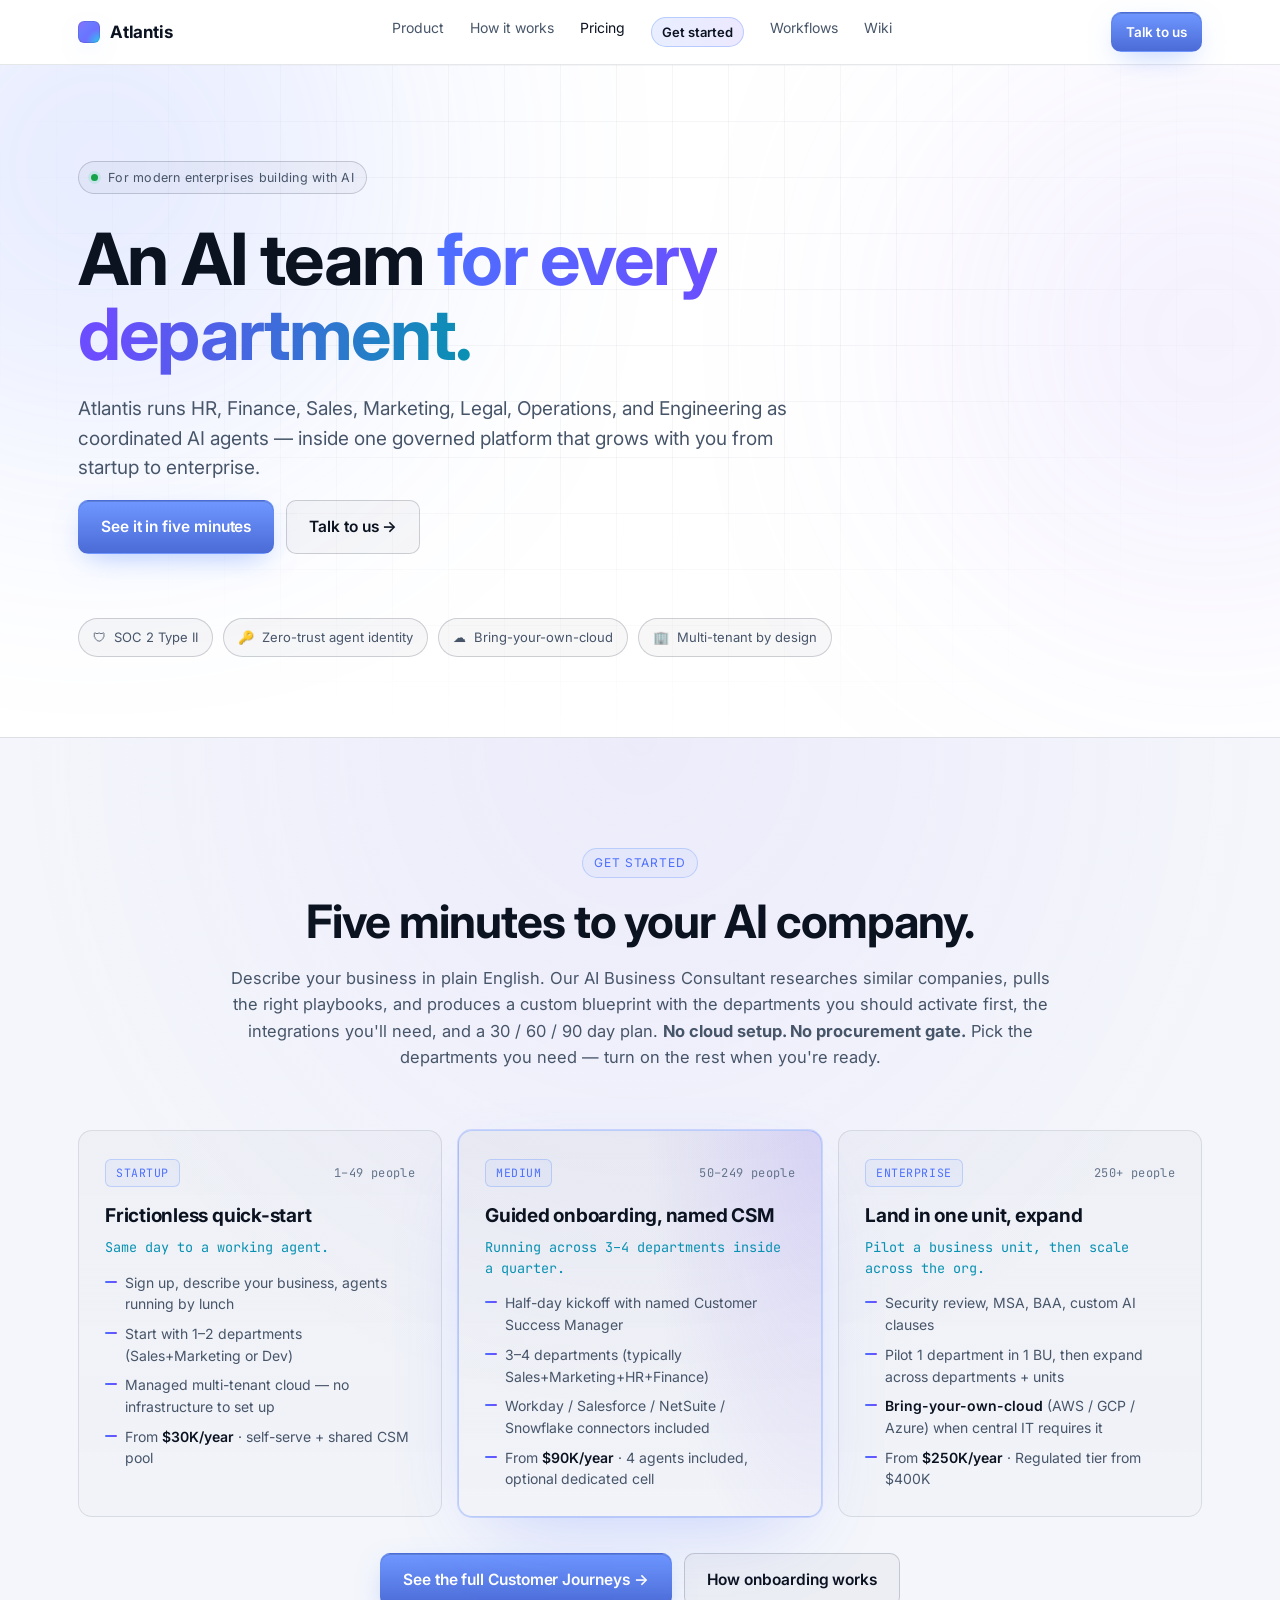
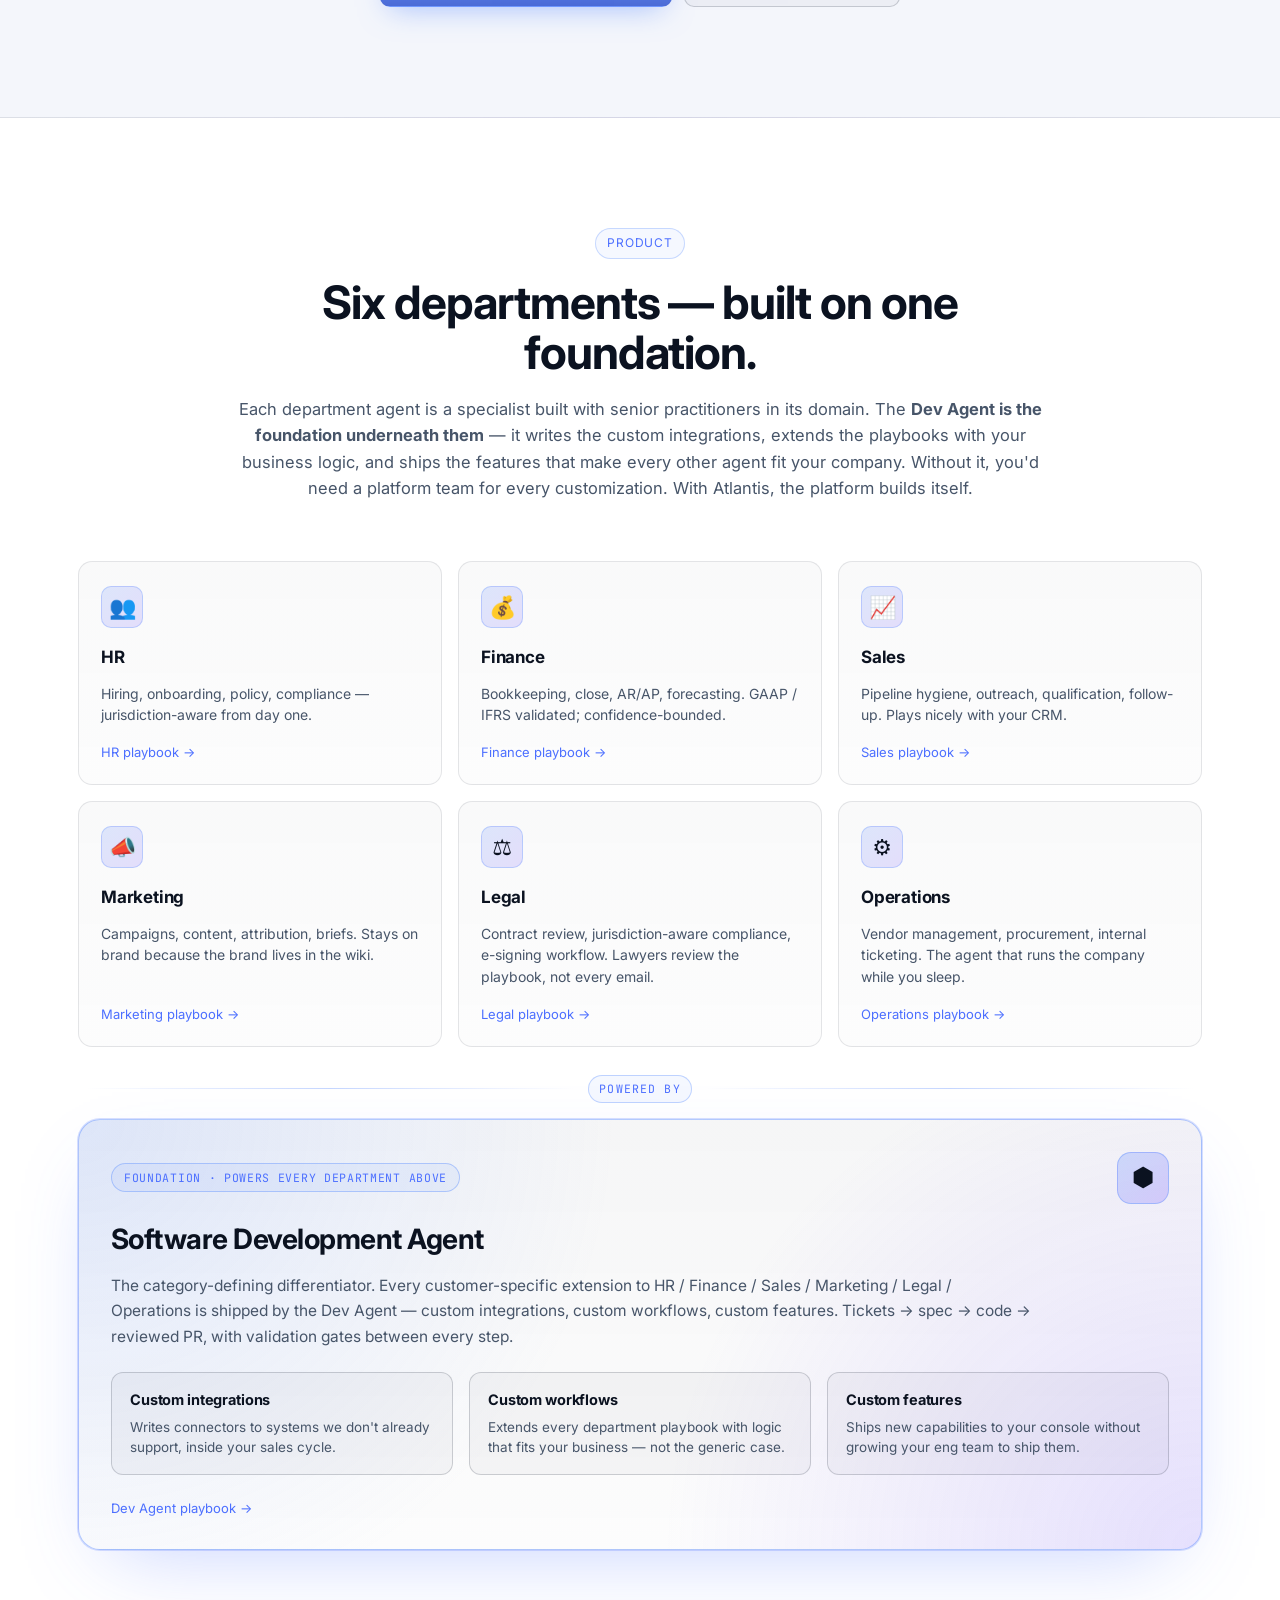
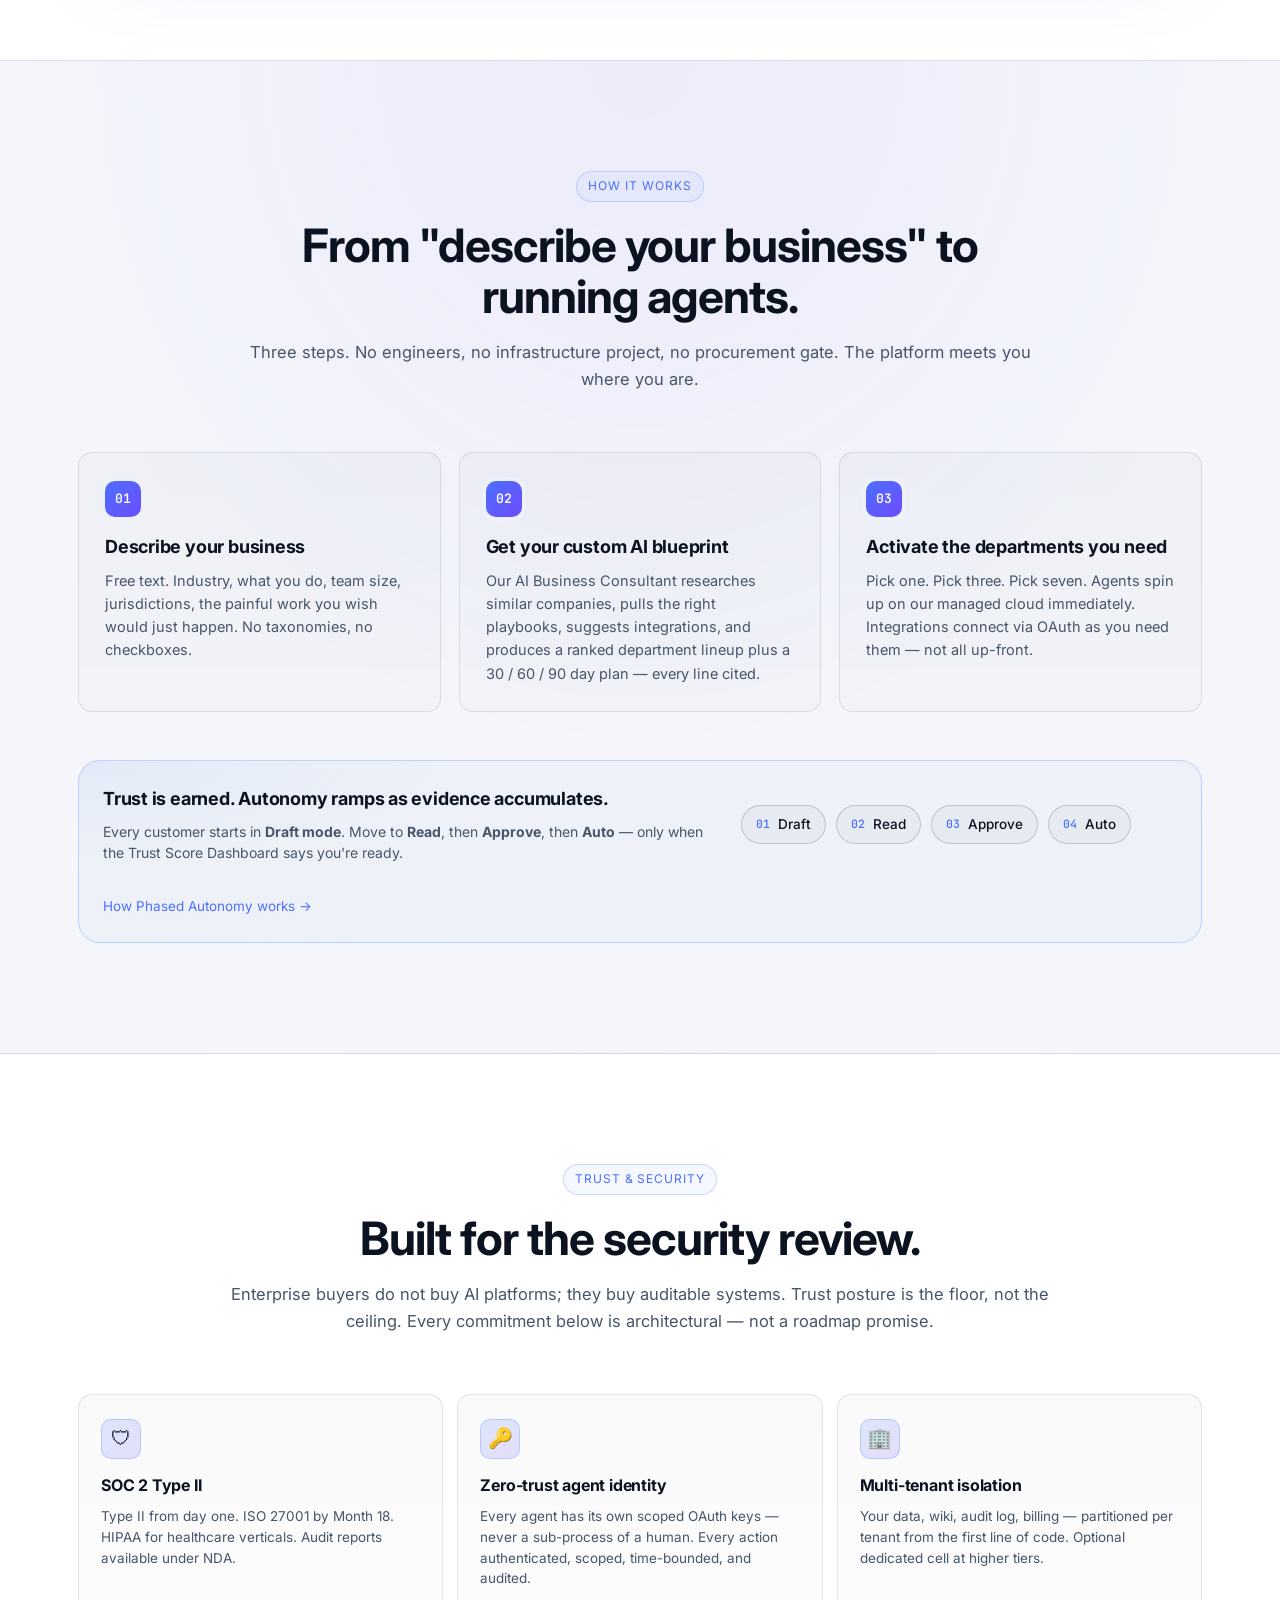
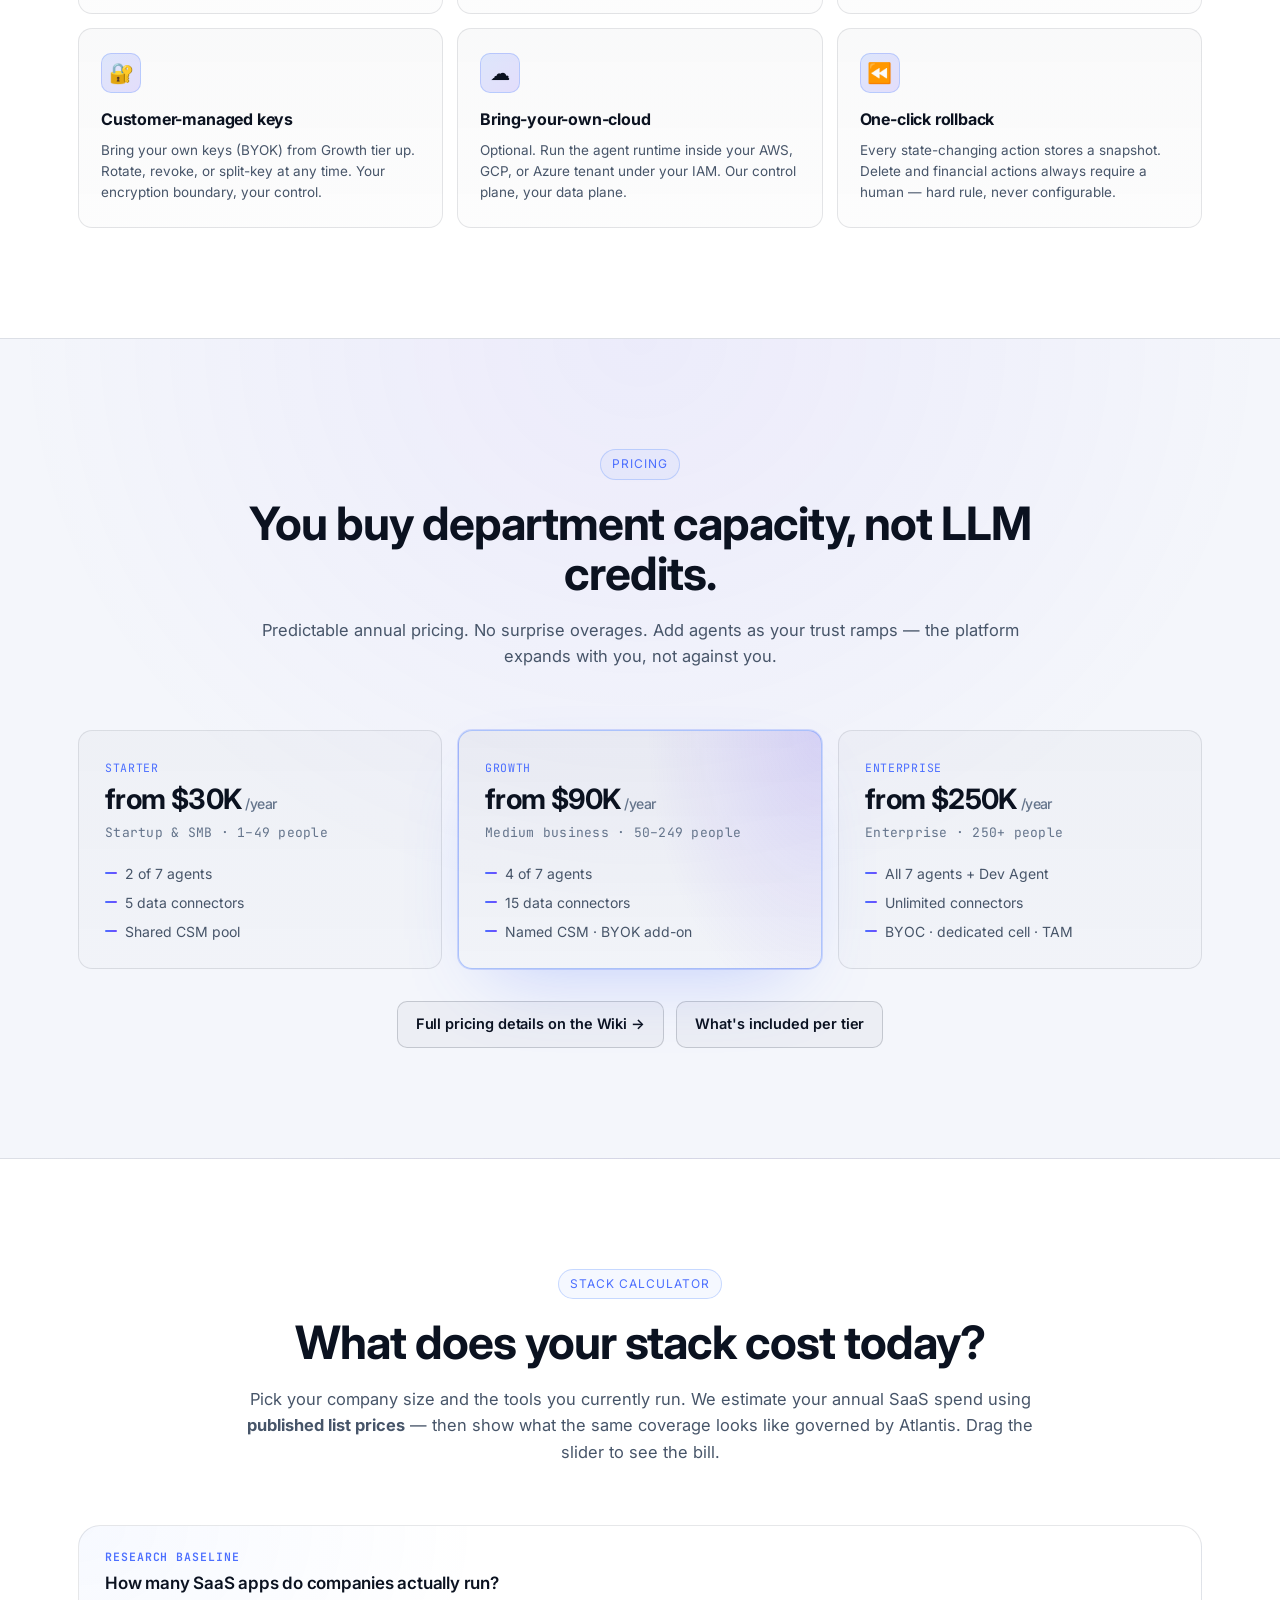
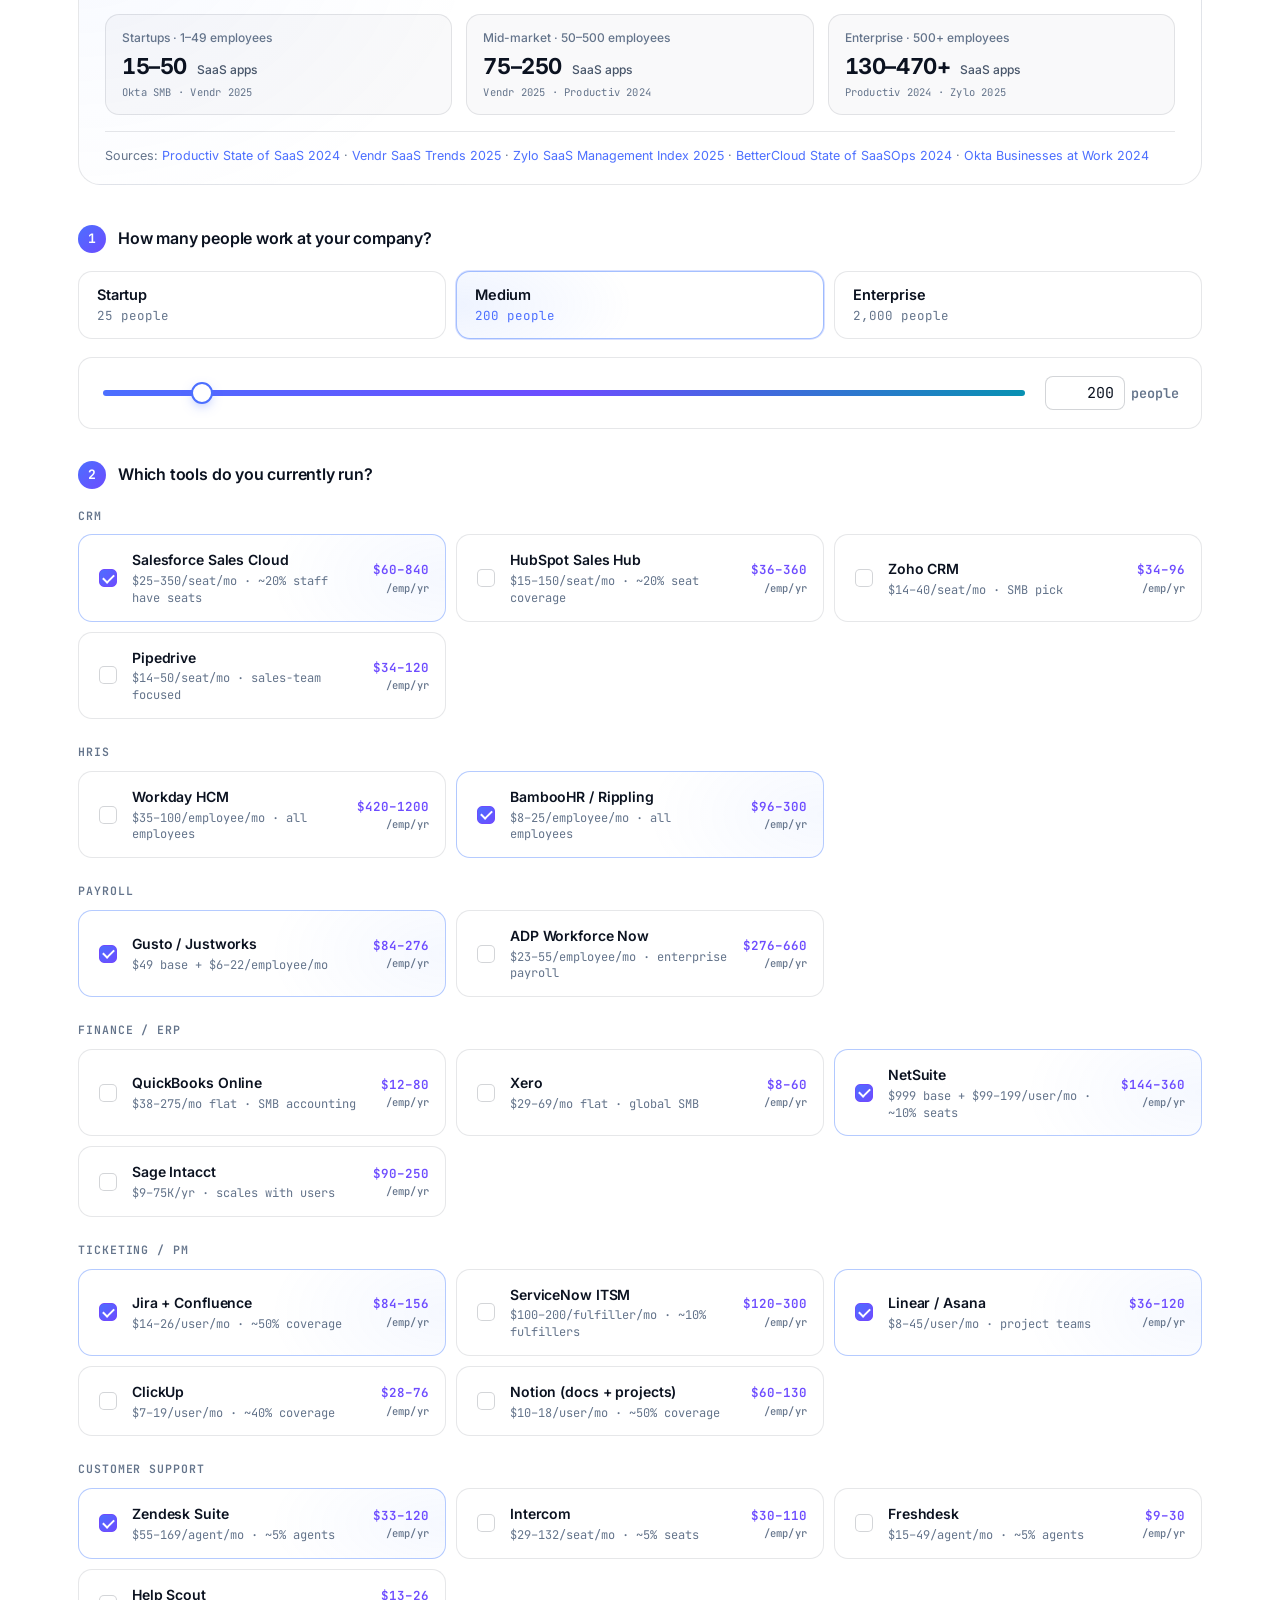
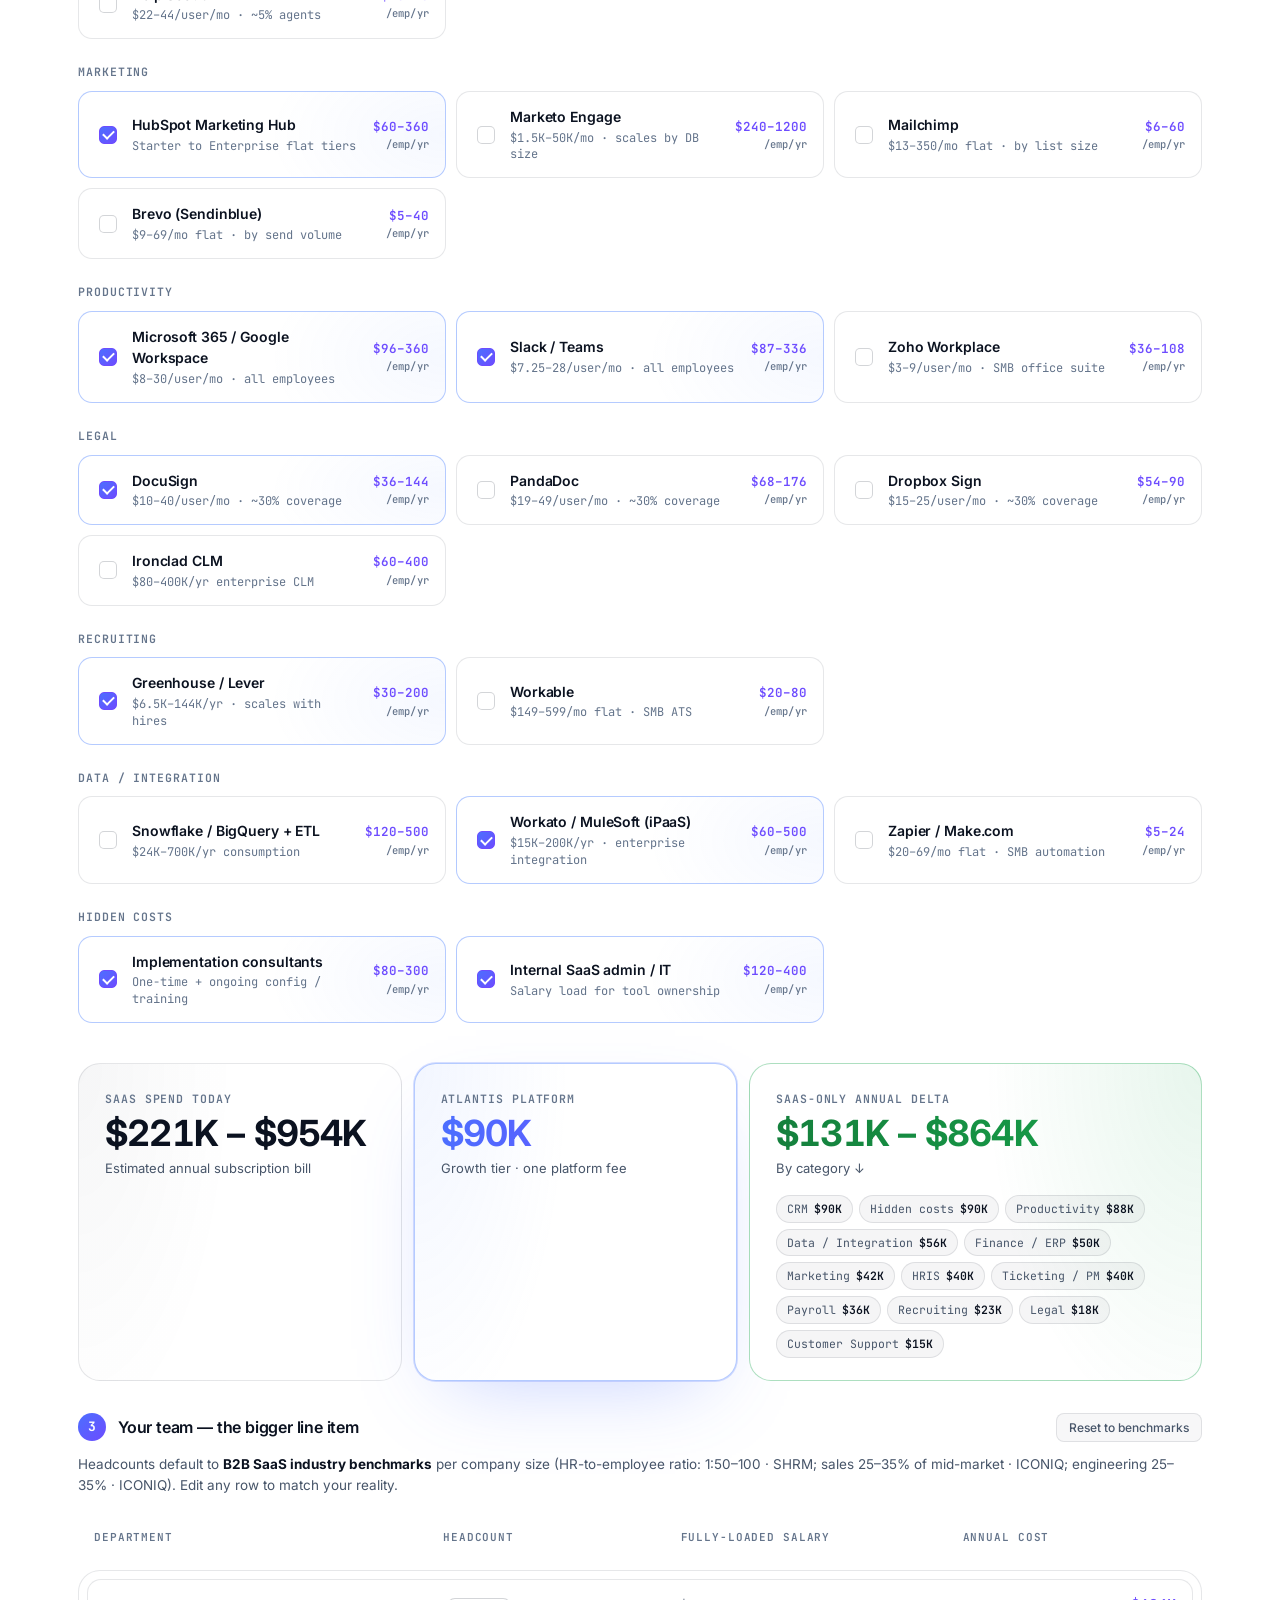
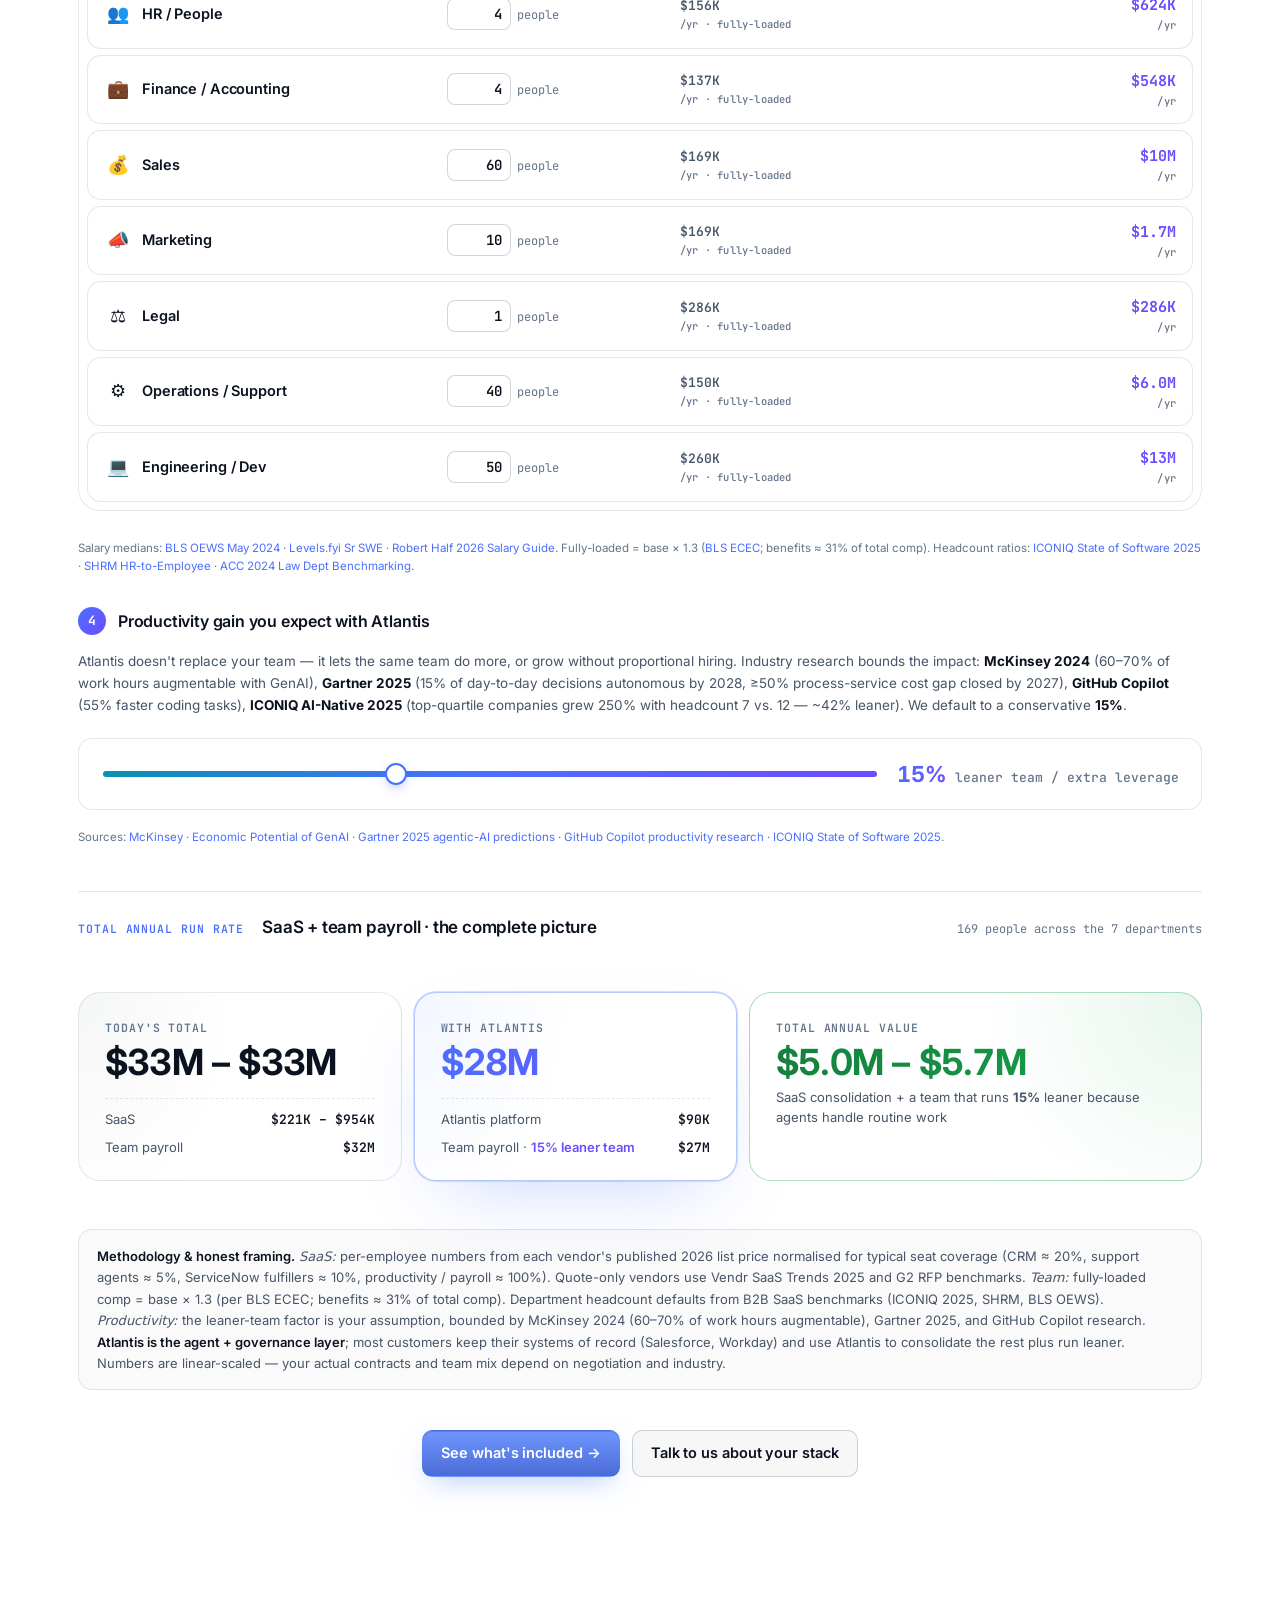
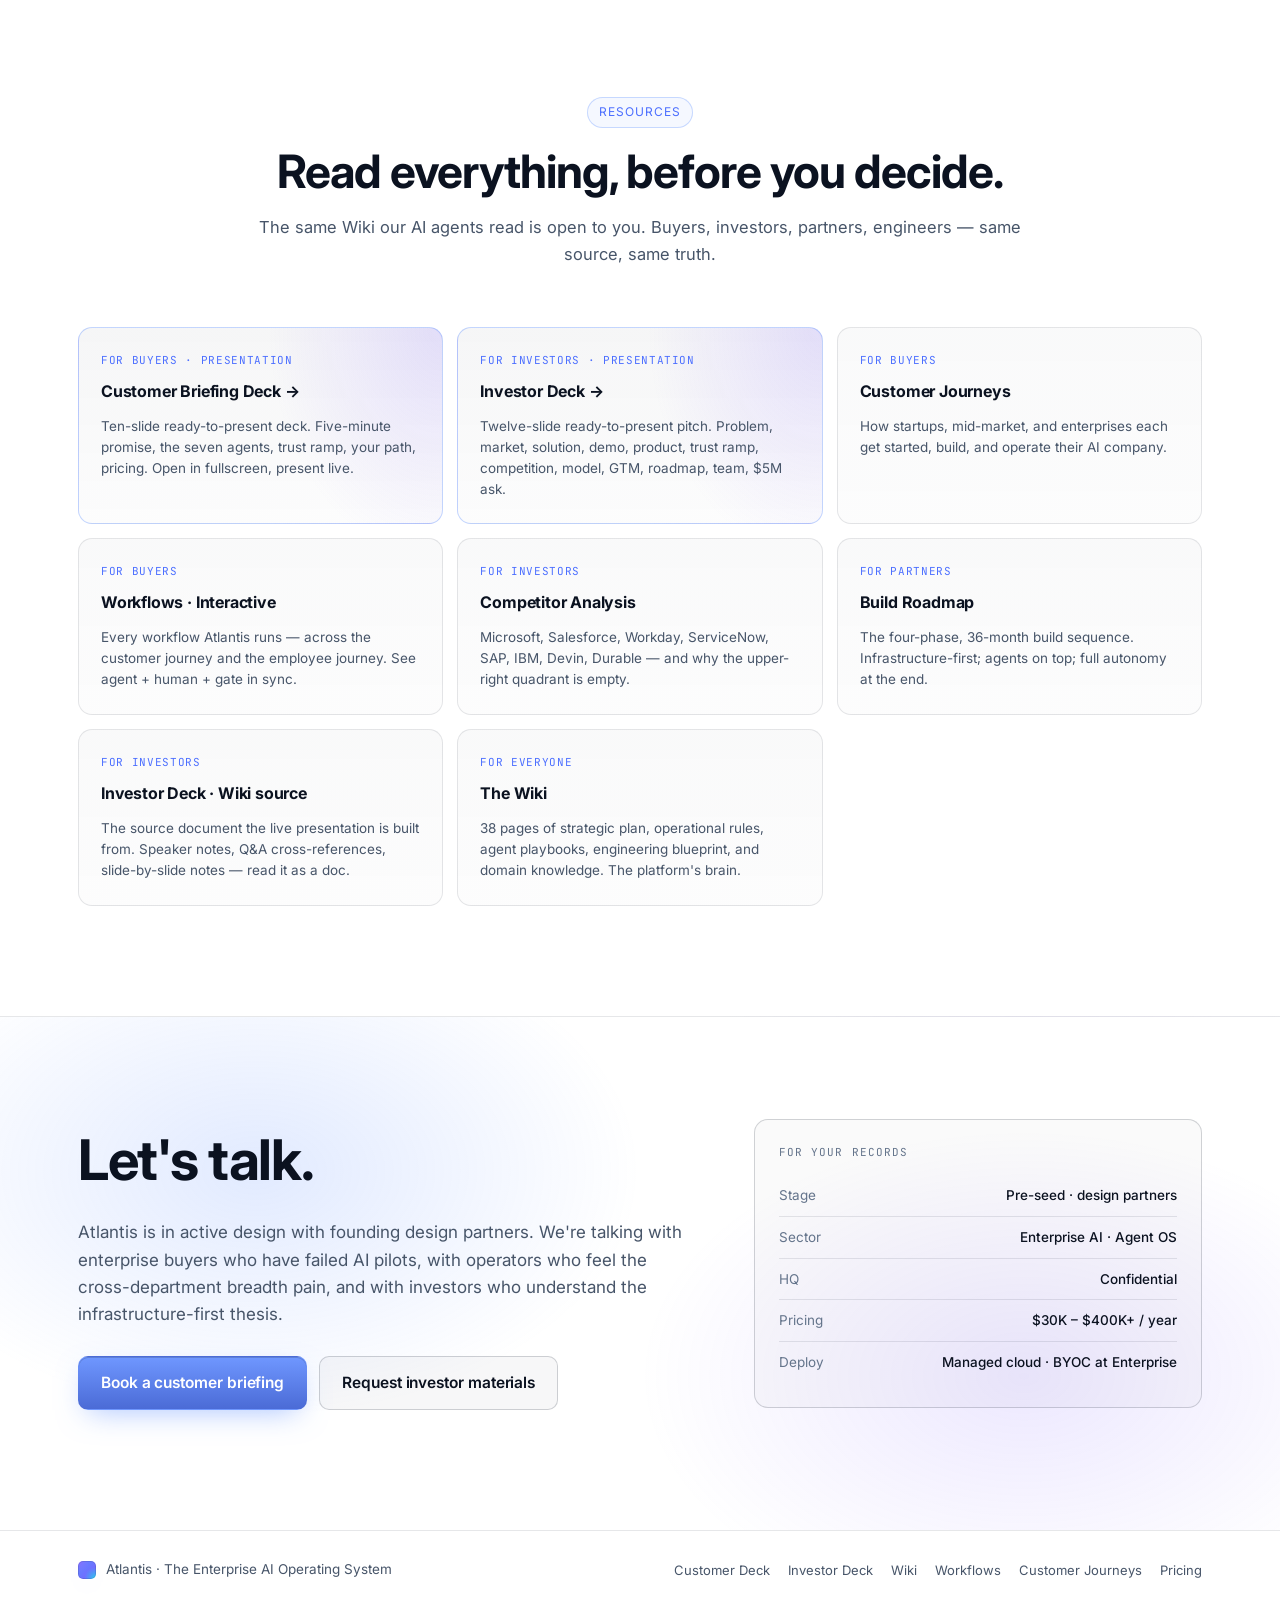
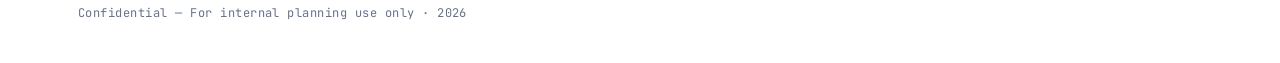
==== commit 258e2739: "Calculator: add team payroll + AI-leverage dimensions Salaries are the dominant cost of running a bu" ====
--- a/index.html
+++ b/index.html
@@ -479,46 +479,148 @@
         </div>
       </div>
 
-      <!-- Step 3: Output -->
+      <!-- SaaS-only output (Card row 1) -->
       <div class="calc-output" id="calc-output">
         <div class="calc-output-card calc-card-current">
-          <div class="calc-output-label">Your current stack</div>
+          <div class="calc-output-label">SaaS spend today</div>
           <div class="calc-output-amount" id="calc-current-amount">—</div>
-          <div class="calc-output-sub">Estimated annual SaaS spend</div>
+          <div class="calc-output-sub">Estimated annual subscription bill</div>
         </div>
 
         <div class="calc-output-card calc-card-atlantis">
-          <div class="calc-output-label">With Atlantis</div>
+          <div class="calc-output-label">Atlantis platform</div>
           <div class="calc-output-amount" id="calc-atlantis-amount">—</div>
           <div class="calc-output-sub"><span id="calc-atlantis-tier">Growth</span> tier · one platform fee</div>
         </div>
 
         <div class="calc-output-card calc-card-savings">
-          <div class="calc-output-label">Potential annual value</div>
+          <div class="calc-output-label">SaaS-only annual delta</div>
           <div class="calc-output-amount" id="calc-savings-amount">—</div>
           <div class="calc-output-sub">By category ↓</div>
           <div class="calc-breakdown" id="calc-breakdown"></div>
         </div>
       </div>
 
+      <!-- Step 3: Team -->
+      <div class="calc-step">
+        <div class="calc-step-head">
+          <span class="calc-step-num">3</span>
+          <span class="calc-step-title">Your team — the bigger line item</span>
+          <button type="button" class="calc-team-reset-btn" id="calc-team-reset" title="Reset to benchmark defaults">Reset to benchmarks</button>
+        </div>
+        <p class="calc-step-help">
+          Headcounts default to <strong>B2B SaaS industry benchmarks</strong> per company size
+          (HR-to-employee ratio: 1:50–100 · SHRM; sales 25–35% of mid-market · ICONIQ; engineering 25–35% · ICONIQ).
+          Edit any row to match your reality.
+        </p>
+        <div class="calc-team-head">
+          <span>Department</span>
+          <span>Headcount</span>
+          <span>Fully-loaded salary</span>
+          <span>Annual cost</span>
+        </div>
+        <div class="calc-team" id="calc-team">
+          <!-- Department rows render here via calculator.js -->
+        </div>
+        <div class="calc-team-srcs">
+          Salary medians: <a href="https://www.bls.gov/news.release/ocwage.t01.htm" target="_blank" rel="noopener">BLS OEWS May 2024</a> ·
+          <a href="https://www.levels.fyi/t/software-engineer/levels/senior/locations/united-states" target="_blank" rel="noopener">Levels.fyi Sr SWE</a> ·
+          <a href="https://www.roberthalf.com/us/en/insights/salary-guide" target="_blank" rel="noopener">Robert Half 2026 Salary Guide</a>.
+          Fully-loaded = base × 1.3 (<a href="https://www.bls.gov/news.release/ecec.htm" target="_blank" rel="noopener">BLS ECEC</a>; benefits ≈ 31% of total comp).
+          Headcount ratios: <a href="https://www.iconiq.com/growth/reports/2025-state-of-software" target="_blank" rel="noopener">ICONIQ State of Software 2025</a> ·
+          <a href="https://www.shrm.org/topics-tools/news/talent-acquisition/how-many-hr-staff-members-is-best-shrm" target="_blank" rel="noopener">SHRM HR-to-Employee</a> ·
+          <a href="https://www.acc.com/sites/default/files/2024-06/2024_LDMB_List_of_Metrics.pdf" target="_blank" rel="noopener">ACC 2024 Law Dept Benchmarking</a>.
+        </div>
+      </div>
+
+      <!-- Step 4: Productivity expectation -->
+      <div class="calc-step calc-prod-step">
+        <div class="calc-step-head">
+          <span class="calc-step-num">4</span>
+          <span class="calc-step-title">Productivity gain you expect with Atlantis</span>
+        </div>
+        <p class="calc-step-help">
+          Atlantis doesn't replace your team — it lets the same team do more, or grow without proportional hiring.
+          Industry research bounds the impact:
+          <strong>McKinsey 2024</strong> (60–70% of work hours augmentable with GenAI),
+          <strong>Gartner 2025</strong> (15% of day-to-day decisions autonomous by 2028, ≥50% process-service cost gap closed by 2027),
+          <strong>GitHub Copilot</strong> (55% faster coding tasks),
+          <strong>ICONIQ AI-Native 2025</strong> (top-quartile companies grew 250% with headcount 7 vs. 12 — ~42% leaner).
+          We default to a conservative <strong>15%</strong>.
+        </p>
+        <div class="calc-prod-row">
+          <input type="range" id="calc-prod-slider" min="0" max="40" step="1" value="15" />
+          <div class="calc-prod-value">
+            <span id="calc-prod-value">15%</span>
+            <span class="calc-prod-suffix">leaner team / extra leverage</span>
+          </div>
+        </div>
+        <div class="calc-prod-srcs">
+          Sources:
+          <a href="https://www.mckinsey.com/capabilities/tech-and-ai/our-insights/the-economic-potential-of-generative-ai-the-next-productivity-frontier" target="_blank" rel="noopener">McKinsey · Economic Potential of GenAI</a> ·
+          <a href="https://www.gartner.com/en/newsroom/press-releases/2025-08-26-gartner-predicts-40-percent-of-enterprise-apps-will-feature-task-specific-ai-agents-by-2026-up-from-less-than-5-percent-in-2025" target="_blank" rel="noopener">Gartner 2025 agentic-AI predictions</a> ·
+          <a href="https://github.blog/news-insights/research/research-quantifying-github-copilots-impact-on-developer-productivity-and-happiness/" target="_blank" rel="noopener">GitHub Copilot productivity research</a> ·
+          <a href="https://www.saastr.com/iconiqs-state-of-software-in-2025-much-smaller-teams-55-of-gtm-is-now-in-post-sales-2025-is-crushing-2024-for-funding/" target="_blank" rel="noopener">ICONIQ State of Software 2025</a>.
+        </div>
+      </div>
+
+      <!-- Total run rate output (Card row 2 — SaaS + Payroll combined) -->
+      <div class="calc-rr-head">
+        <span class="calc-rr-eyebrow">Total annual run rate</span>
+        <span class="calc-rr-title">SaaS + team payroll · the complete picture</span>
+        <span class="calc-rr-meta" id="calc-rr-headcount">—</span>
+      </div>
+      <div class="calc-output calc-output-rr">
+        <div class="calc-output-card calc-card-current">
+          <div class="calc-output-label">Today's total</div>
+          <div class="calc-output-amount" id="calc-rr-today">—</div>
+          <div class="calc-rr-stack">
+            <div class="calc-rr-line"><span>SaaS</span><strong id="calc-rr-today-saas">—</strong></div>
+            <div class="calc-rr-line"><span>Team payroll</span><strong id="calc-rr-today-pay">—</strong></div>
+          </div>
+        </div>
+
+        <div class="calc-output-card calc-card-atlantis">
+          <div class="calc-output-label">With Atlantis</div>
+          <div class="calc-output-amount" id="calc-rr-atlantis">—</div>
+          <div class="calc-rr-stack">
+            <div class="calc-rr-line"><span>Atlantis platform</span><strong id="calc-rr-at-atlantis">—</strong></div>
+            <div class="calc-rr-line"><span>Team payroll · <em id="calc-rr-leaner">15% leaner</em></span><strong id="calc-rr-at-pay">—</strong></div>
+          </div>
+        </div>
+
+        <div class="calc-output-card calc-card-savings">
+          <div class="calc-output-label">Total annual value</div>
+          <div class="calc-output-amount" id="calc-rr-value">—</div>
+          <div class="calc-output-sub">
+            SaaS consolidation + a team that runs <strong id="calc-prod-value">15%</strong> leaner because agents handle routine work
+          </div>
+        </div>
+      </div>
+
       <p class="calc-footnote">
         <strong>Methodology &amp; honest framing.</strong>
-        Per-employee-per-year numbers are derived from each vendor's published 2026 list price,
-        normalised for typical seat coverage (CRM seats ≈ 20% of staff, support agents ≈ 5%,
-        ServiceNow fulfillers ≈ 10%, productivity / payroll ≈ 100%).
-        Quote-only vendors (Workday, ServiceNow, NetSuite, Ironclad, Marketo, Snowflake, MuleSoft, Greenhouse Expert)
-        use buyer benchmarks from
-        <a href="https://www.vendr.com/insights/saas-trends-report" target="_blank" rel="noopener">Vendr SaaS Trends 2025</a>,
-        <a href="https://www.spendhound.com/blog" target="_blank" rel="noopener">Spendhound</a>, and G2 RFPs.
-        SaaS-count baselines per company size are reported by
-        <a href="https://productiv.com/state-of-saas/2024-saas-trends-spend/" target="_blank" rel="noopener">Productiv State of SaaS 2024</a>
-        (mid-market avg 217 apps, 10K+ enterprise avg 473) and
-        <a href="https://zylo.com/news/2025-saas-management-index/" target="_blank" rel="noopener">Zylo SaaS Management Index 2025</a>
-        (660 apps at 10K+ employees including shadow IT).
-        Calculator output is linear-scaled per employee — your actual contracts depend on
-        negotiation. <strong>Atlantis is the agent + governance layer</strong>; most customers keep
-        their systems of record (Salesforce, Workday) and use Atlantis to consolidate the
-        rest. Real value comes from retired tools + reduced platform-team headcount, not magic.
+        <em>SaaS:</em> per-employee numbers from each vendor's published 2026 list price normalised
+        for typical seat coverage (CRM ≈ 20%, support agents ≈ 5%, ServiceNow fulfillers ≈ 10%,
+        productivity / payroll ≈ 100%). Quote-only vendors use
+        <a href="https://www.vendr.com/insights/saas-trends-report" target="_blank" rel="noopener">Vendr SaaS Trends 2025</a>
+        and G2 RFP benchmarks.
+        <em>Team:</em> fully-loaded comp = base × 1.3 (per
+        <a href="https://www.bls.gov/news.release/ecec.htm" target="_blank" rel="noopener">BLS ECEC</a>;
+        benefits ≈ 31% of total comp). Department headcount defaults from B2B SaaS benchmarks
+        (<a href="https://www.iconiq.com/growth/reports/2025-state-of-software" target="_blank" rel="noopener">ICONIQ 2025</a>,
+        <a href="https://www.shrm.org/topics-tools/news/talent-acquisition/how-many-hr-staff-members-is-best-shrm" target="_blank" rel="noopener">SHRM</a>,
+        <a href="https://www.bls.gov/news.release/ocwage.t01.htm" target="_blank" rel="noopener">BLS OEWS</a>).
+        <em>Productivity:</em> the leaner-team factor is your assumption, bounded by
+        <a href="https://www.mckinsey.com/capabilities/tech-and-ai/our-insights/the-economic-potential-of-generative-ai-the-next-productivity-frontier" target="_blank" rel="noopener">McKinsey 2024</a>
+        (60–70% of work hours augmentable),
+        <a href="https://www.gartner.com/en/newsroom/press-releases/2025-08-26-gartner-predicts-40-percent-of-enterprise-apps-will-feature-task-specific-ai-agents-by-2026-up-from-less-than-5-percent-in-2025" target="_blank" rel="noopener">Gartner 2025</a>,
+        and
+        <a href="https://github.blog/news-insights/research/research-quantifying-github-copilots-impact-on-developer-productivity-and-happiness/" target="_blank" rel="noopener">GitHub Copilot research</a>.
+        <strong>Atlantis is the agent + governance layer</strong>; most customers keep their systems
+        of record (Salesforce, Workday) and use Atlantis to consolidate the rest plus run leaner.
+        Numbers are linear-scaled — your actual contracts and team mix depend on negotiation and
+        industry.
       </p>
 
       <div class="calc-cta">
--- a/styles.css
+++ b/styles.css
@@ -2114,6 +2114,282 @@
   font-style: italic;
 }
 
+/* ----- Step 3: Team editor ----- */
+.calc-step-help {
+  font-size: 13.5px;
+  color: var(--text-dim);
+  line-height: 1.6;
+  margin: -6px 0 4px;
+}
+.calc-step-help strong { color: var(--text); }
+.calc-team-reset-btn {
+  margin-left: auto;
+  padding: 6px 12px;
+  font-size: 12px;
+  font-family: inherit;
+  font-weight: 500;
+  color: var(--text-dim);
+  background: rgba(15, 23, 42, 0.03);
+  border: 1px solid var(--border);
+  border-radius: 8px;
+  cursor: pointer;
+  transition: background .15s ease, border-color .15s ease, color .15s ease;
+}
+.calc-team-reset-btn:hover {
+  background: rgba(15, 23, 42, 0.06);
+  border-color: var(--border-strong);
+  color: var(--text);
+}
+.calc-team-head {
+  display: grid;
+  grid-template-columns: 1.5fr 1fr 1.2fr 1fr;
+  gap: 14px;
+  padding: 10px 16px 6px;
+  font-family: 'JetBrains Mono', ui-monospace, monospace;
+  font-size: 11px;
+  letter-spacing: 0.08em;
+  text-transform: uppercase;
+  color: var(--text-mute);
+  font-weight: 600;
+}
+.calc-team {
+  display: grid;
+  gap: 6px;
+  background: var(--surface);
+  border: 1px solid var(--border);
+  border-radius: var(--radius-lg);
+  padding: 8px;
+}
+.calc-dept {
+  display: grid;
+  grid-template-columns: 1.5fr 1fr 1.2fr 1fr;
+  gap: 14px;
+  align-items: center;
+  padding: 14px 16px;
+  background: var(--bg);
+  border: 1px solid var(--border);
+  border-radius: var(--radius);
+  transition: border-color .12s ease;
+}
+.calc-dept:hover { border-color: var(--border-strong); }
+.calc-dept-name {
+  display: flex;
+  align-items: center;
+  gap: 10px;
+  font-size: 14.5px;
+  font-weight: 600;
+  color: var(--text);
+  letter-spacing: -0.008em;
+}
+.calc-dept-emoji {
+  font-size: 18px;
+  width: 28px;
+  text-align: center;
+}
+.calc-dept-count {
+  display: inline-flex;
+  align-items: baseline;
+  gap: 6px;
+}
+.calc-dept-input {
+  width: 64px;
+  padding: 6px 8px;
+  border: 1px solid var(--border-strong);
+  border-radius: 8px;
+  background: var(--surface);
+  font-family: 'JetBrains Mono', ui-monospace, monospace;
+  font-size: 14px;
+  font-weight: 600;
+  color: var(--text);
+  text-align: right;
+  -moz-appearance: textfield;
+}
+.calc-dept-input::-webkit-outer-spin-button,
+.calc-dept-input::-webkit-inner-spin-button { -webkit-appearance: none; margin: 0; }
+.calc-dept-input:focus { outline: 2px solid var(--accent); outline-offset: 1px; }
+.calc-dept-suffix {
+  font-family: 'JetBrains Mono', ui-monospace, monospace;
+  font-size: 12px;
+  color: var(--text-mute);
+}
+.calc-dept-salary {
+  font-family: 'JetBrains Mono', ui-monospace, monospace;
+  font-size: 13px;
+  font-weight: 600;
+  color: var(--text-dim);
+}
+.calc-dept-salary span {
+  display: block;
+  font-size: 10.5px;
+  font-weight: 500;
+  color: var(--text-mute);
+  letter-spacing: 0.02em;
+}
+.calc-dept-cost {
+  font-family: 'JetBrains Mono', ui-monospace, monospace;
+  font-size: 15px;
+  font-weight: 700;
+  color: var(--accent-2);
+  text-align: right;
+}
+.calc-dept-cost span {
+  display: block;
+  font-size: 10.5px;
+  font-weight: 500;
+  color: var(--text-mute);
+  letter-spacing: 0.02em;
+}
+.calc-team-srcs {
+  font-size: 11.5px;
+  color: var(--text-mute);
+  line-height: 1.6;
+  padding-top: 10px;
+}
+.calc-team-srcs a {
+  color: var(--accent);
+  text-decoration: none;
+  border-bottom: 1px solid transparent;
+  transition: border-color .15s ease;
+}
+.calc-team-srcs a:hover { border-bottom-color: var(--accent); }
+
+/* ----- Step 4: Productivity slider ----- */
+.calc-prod-step .calc-step-head { margin-bottom: 4px; }
+.calc-prod-row {
+  display: grid;
+  grid-template-columns: 1fr auto;
+  gap: 22px;
+  align-items: center;
+  padding: 18px 22px;
+  background: var(--surface);
+  border: 1px solid var(--border);
+  border-radius: var(--radius);
+}
+#calc-prod-slider {
+  width: 100%;
+  -webkit-appearance: none;
+  appearance: none;
+  height: 6px;
+  border-radius: 999px;
+  background: linear-gradient(90deg, var(--accent-3) 0%, var(--accent) 50%, var(--accent-2) 100%);
+  outline: none;
+  cursor: pointer;
+}
+#calc-prod-slider::-webkit-slider-thumb {
+  -webkit-appearance: none;
+  appearance: none;
+  width: 22px; height: 22px;
+  border-radius: 50%;
+  background: #fff;
+  border: 2px solid var(--accent);
+  cursor: pointer;
+  box-shadow: 0 4px 12px -3px rgba(76, 111, 255, 0.5);
+  transition: transform .12s ease;
+}
+#calc-prod-slider::-webkit-slider-thumb:hover { transform: scale(1.12); }
+#calc-prod-slider::-moz-range-thumb {
+  width: 22px; height: 22px;
+  border-radius: 50%;
+  background: #fff;
+  border: 2px solid var(--accent);
+  cursor: pointer;
+  box-shadow: 0 4px 12px -3px rgba(76, 111, 255, 0.5);
+}
+.calc-prod-value {
+  display: inline-flex;
+  align-items: baseline;
+  gap: 8px;
+  font-weight: 600;
+  white-space: nowrap;
+}
+.calc-prod-value #calc-prod-value {
+  font-size: 22px;
+  font-weight: 700;
+  background: linear-gradient(95deg, #4c6fff 0%, #6d4cff 100%);
+  -webkit-background-clip: text;
+  background-clip: text;
+  color: transparent;
+  font-variant-numeric: tabular-nums;
+}
+.calc-prod-suffix {
+  font-size: 13px;
+  color: var(--text-mute);
+  font-family: 'JetBrains Mono', ui-monospace, monospace;
+  font-weight: 500;
+}
+.calc-prod-srcs {
+  font-size: 11.5px;
+  color: var(--text-mute);
+  line-height: 1.6;
+}
+.calc-prod-srcs a {
+  color: var(--accent);
+  text-decoration: none;
+  border-bottom: 1px solid transparent;
+  transition: border-color .15s ease;
+}
+.calc-prod-srcs a:hover { border-bottom-color: var(--accent); }
+
+/* ----- Run rate output header + stack lines ----- */
+.calc-rr-head {
+  display: flex;
+  align-items: baseline;
+  flex-wrap: wrap;
+  gap: 12px 18px;
+  padding: 22px 0 12px;
+  border-top: 1px solid var(--border);
+  margin-top: 12px;
+}
+.calc-rr-eyebrow {
+  font-family: 'JetBrains Mono', ui-monospace, monospace;
+  font-size: 11.5px;
+  letter-spacing: 0.08em;
+  text-transform: uppercase;
+  color: var(--accent);
+  font-weight: 600;
+}
+.calc-rr-title {
+  font-size: 17px;
+  font-weight: 600;
+  color: var(--text);
+  letter-spacing: -0.012em;
+}
+.calc-rr-meta {
+  margin-left: auto;
+  font-family: 'JetBrains Mono', ui-monospace, monospace;
+  font-size: 12px;
+  color: var(--text-mute);
+}
+.calc-output-rr .calc-output-amount {
+  font-variant-numeric: tabular-nums;
+}
+.calc-rr-stack {
+  display: grid;
+  gap: 6px;
+  margin-top: 10px;
+  padding-top: 10px;
+  border-top: 1px dashed var(--border);
+}
+.calc-rr-line {
+  display: flex;
+  align-items: baseline;
+  justify-content: space-between;
+  gap: 12px;
+  font-size: 13px;
+  color: var(--text-dim);
+}
+.calc-rr-line strong {
+  font-family: 'JetBrains Mono', ui-monospace, monospace;
+  font-weight: 600;
+  color: var(--text);
+  font-variant-numeric: tabular-nums;
+}
+.calc-rr-line em {
+  font-style: normal;
+  color: var(--accent-2);
+  font-weight: 600;
+}
+
 /* ----- Footnote + CTA ----- */
 .calc-footnote {
   font-size: 13px;
@@ -2140,6 +2416,16 @@
   .calc-output { grid-template-columns: 1fr 1fr; }
   .calc-card-savings { grid-column: span 2; }
 }
+@media (max-width: 900px) {
+  .calc-team-head { display: none; }
+  .calc-dept {
+    grid-template-columns: 1fr 1fr;
+    gap: 10px;
+  }
+  .calc-dept-name { grid-column: 1 / -1; }
+  .calc-dept-cost { text-align: right; }
+}
+
 @media (max-width: 700px) {
   .calc-presets { grid-template-columns: 1fr; }
   .calc-output { grid-template-columns: 1fr; }
@@ -2148,4 +2434,7 @@
   .calc-cat-tools { grid-template-columns: 1fr; }
   .calc-tool { grid-template-columns: auto 1fr; gap: 10px; }
   .calc-tool-cost { grid-column: 2; text-align: left; }
-}
+  .calc-prod-row { grid-template-columns: 1fr; gap: 14px; }
+  .calc-rr-head { flex-direction: column; align-items: flex-start; gap: 4px; }
+  .calc-rr-meta { margin-left: 0; }
+}
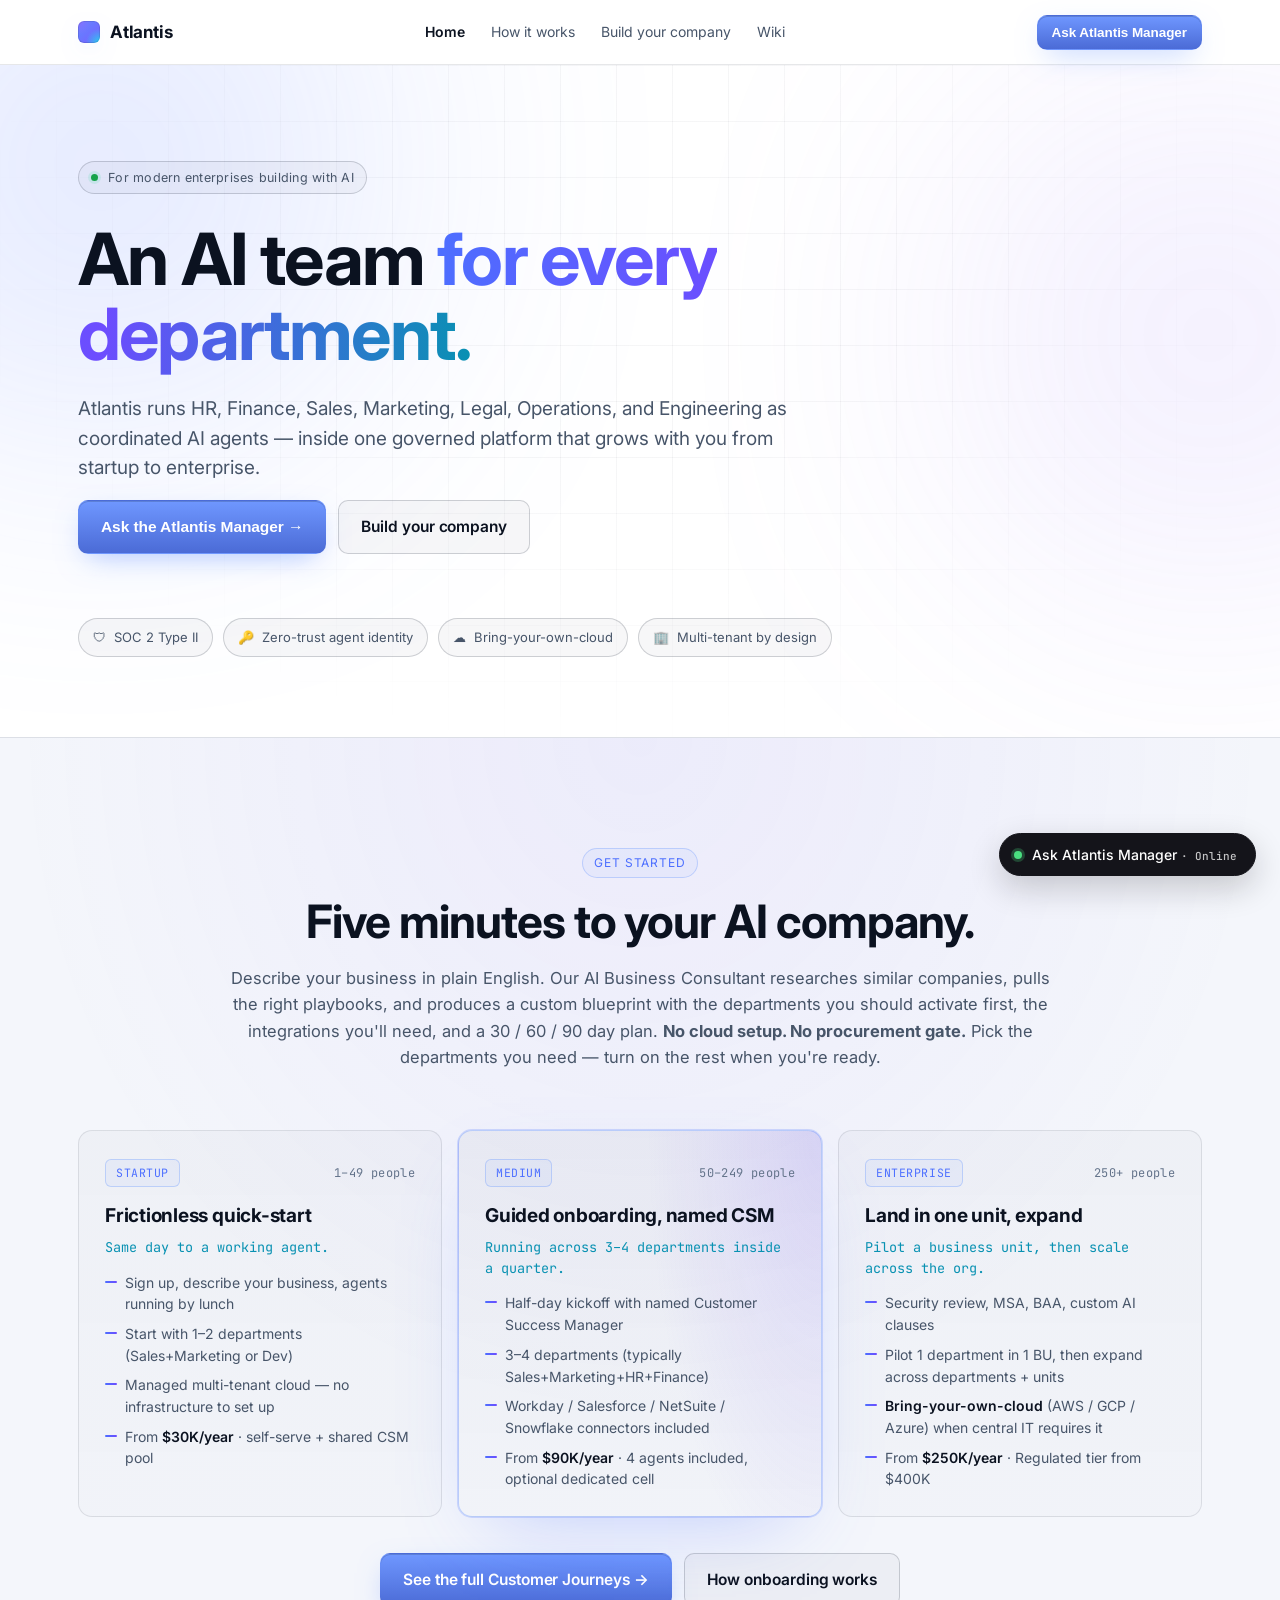
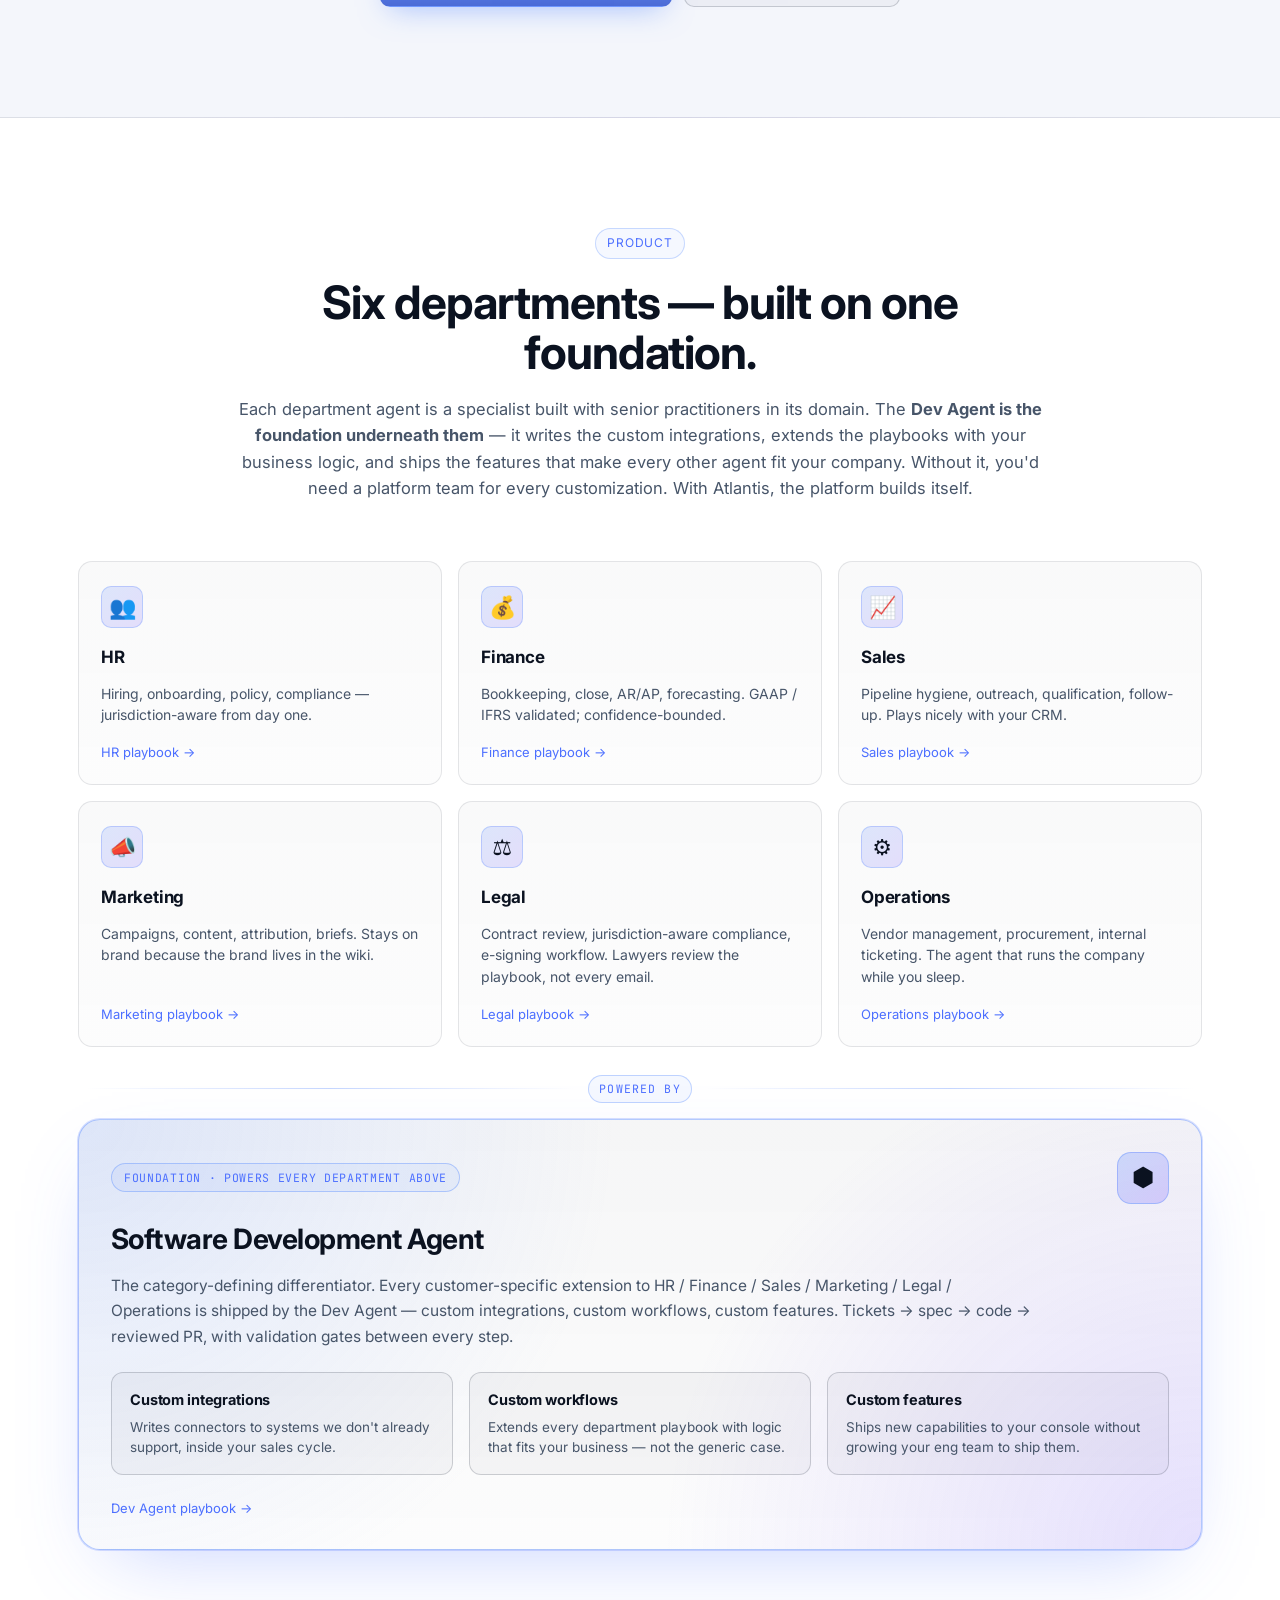
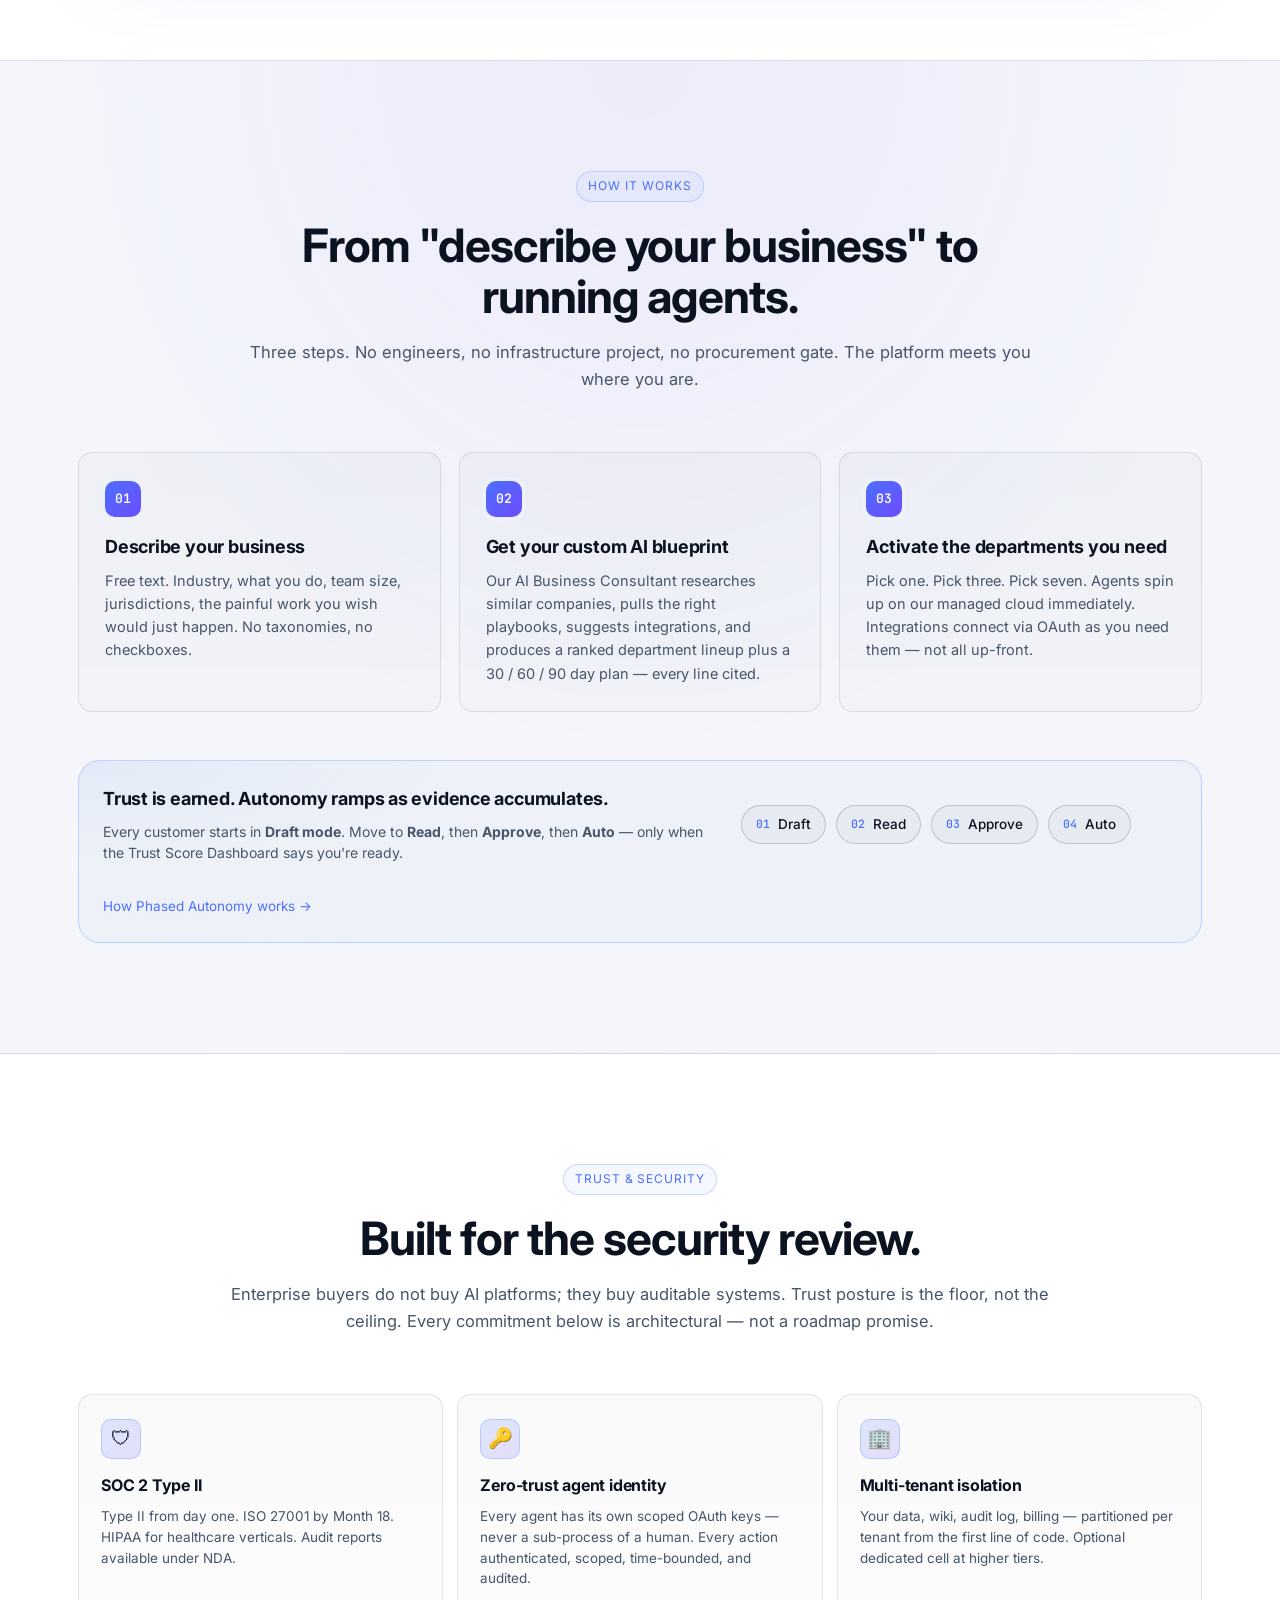
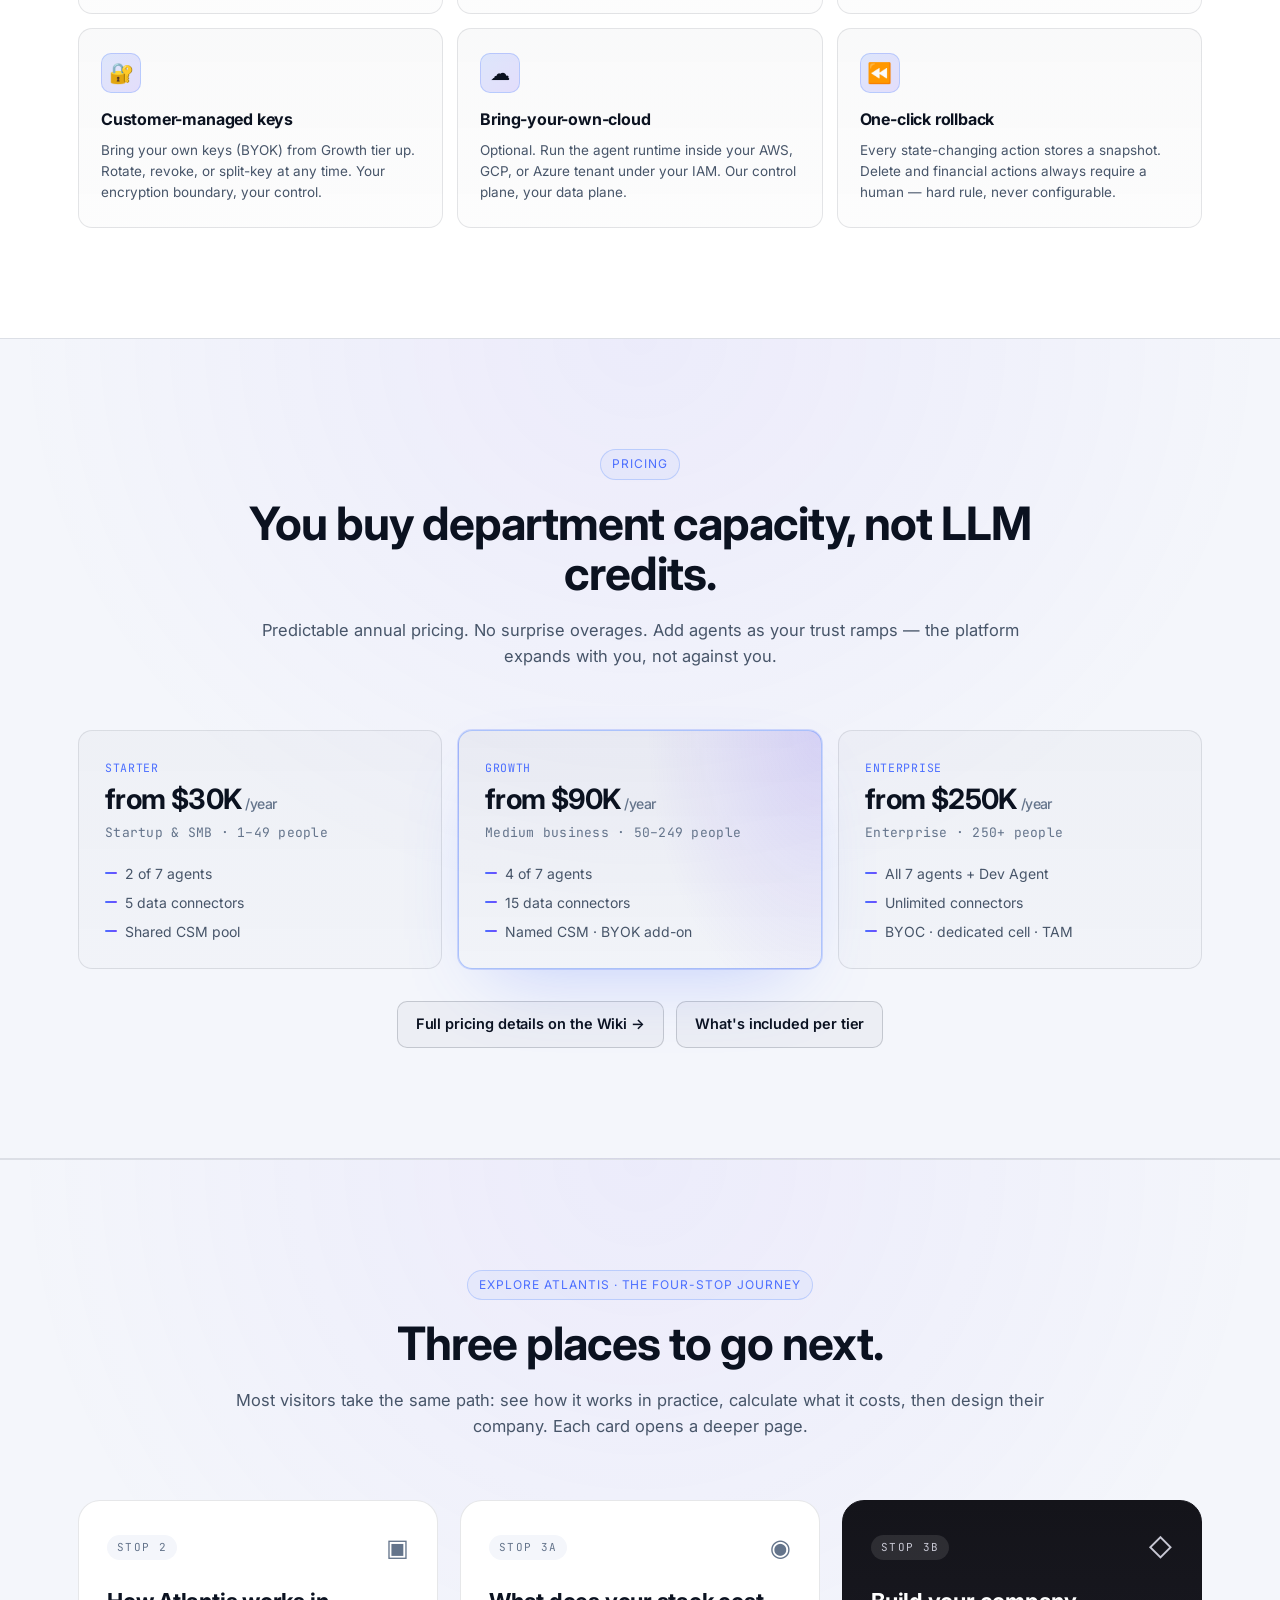
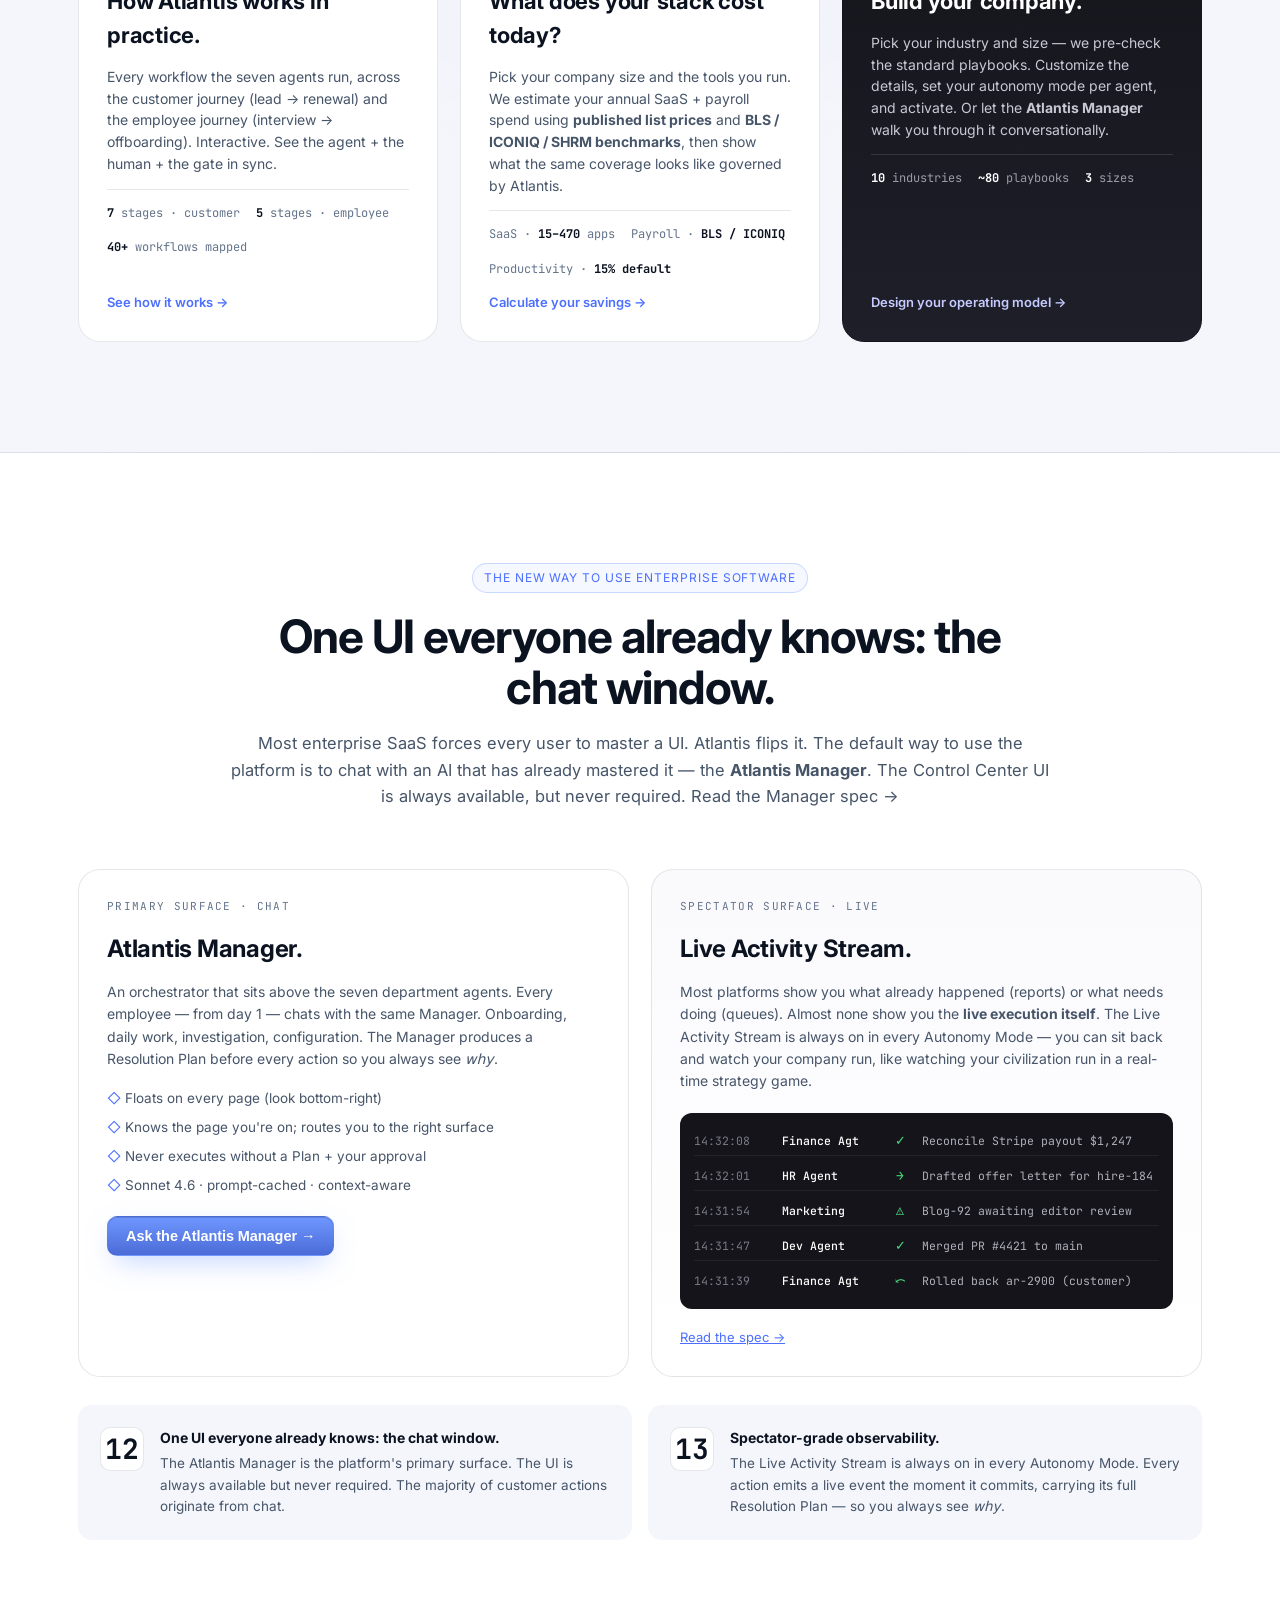
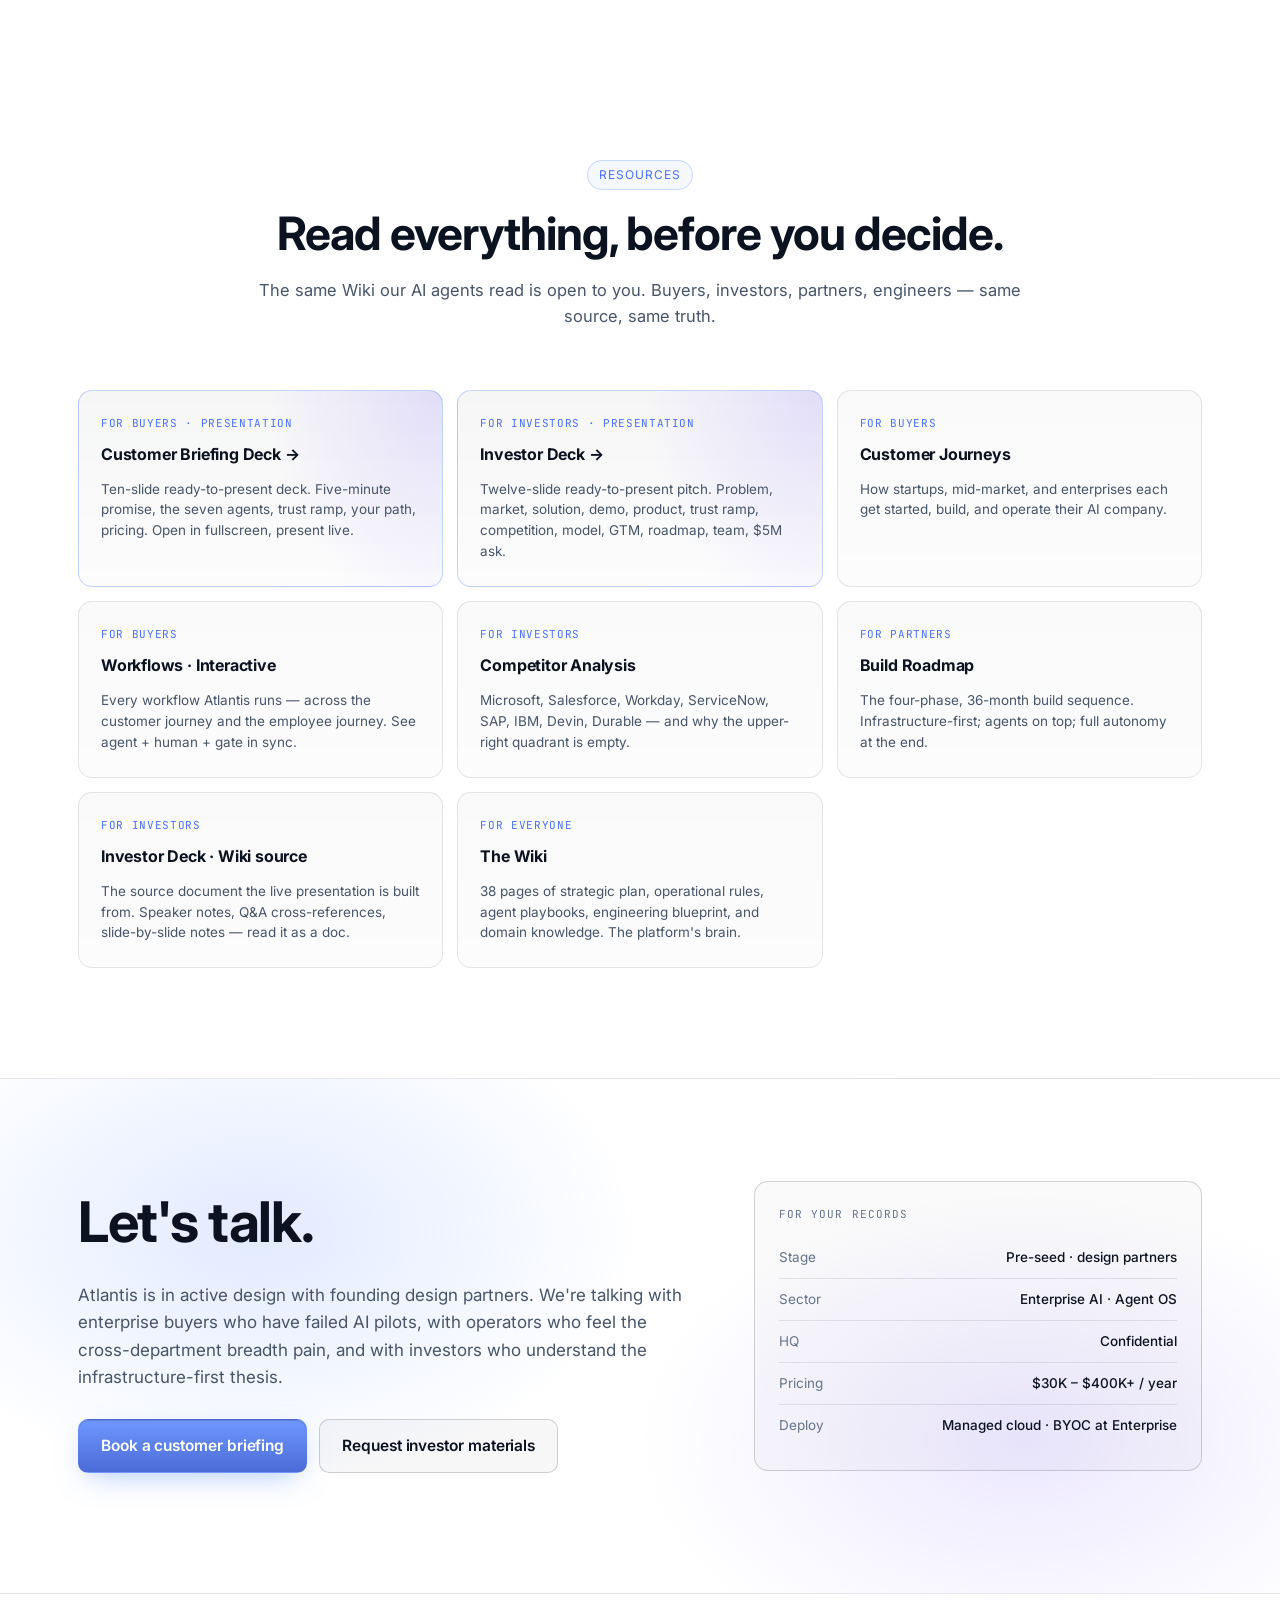
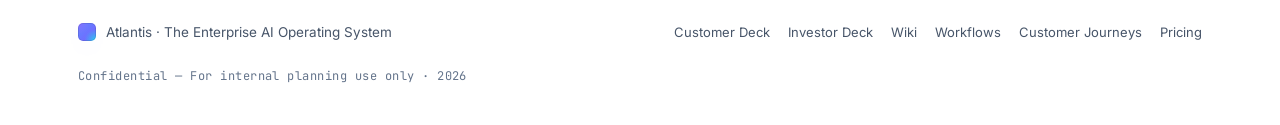
==== commit 9946ecb7: "Website redesign: four-stop journey + Build page + floating Atlantis Manager Restructures the custom" ====
--- a/index.html
+++ b/index.html
@@ -9,6 +9,7 @@
 <link rel="preconnect" href="https://fonts.gstatic.com" crossorigin />
 <link href="https://fonts.googleapis.com/css2?family=Inter:wght@300;400;500;600;700;800&family=JetBrains+Mono:wght@400;500&display=swap" rel="stylesheet" />
 <link rel="stylesheet" href="styles.css" />
+<link rel="stylesheet" href="manager-widget.css" />
 </head>
 <body>
 
@@ -20,15 +21,13 @@
       <span class="brand-name">Atlantis</span>
     </a>
     <nav class="nav-links" id="nav-links" aria-label="Primary">
-      <a href="#product">Product</a>
-      <a href="#how-it-works">How it works</a>
-      <a href="#pricing">Pricing</a>
-      <a href="#get-started" class="nav-link-feature">Get started</a>
-      <a href="workflows.html">Workflows</a>
+      <a href="index.html" class="nav-link-active">Home</a>
+      <a href="workflows.html">How it works</a>
+      <a href="build.html">Build your company</a>
       <a href="wiki.html">Wiki</a>
     </nav>
     <div class="nav-right">
-      <a href="#cta" class="btn btn-primary nav-cta">Talk to us</a>
+      <button class="btn btn-primary nav-cta" id="open-manager-nav" type="button">Ask Atlantis Manager</button>
       <button class="nav-toggle" id="nav-toggle" aria-label="Open menu" aria-expanded="false" aria-controls="nav-links">
         <span class="nav-toggle-bar"></span>
         <span class="nav-toggle-bar"></span>
@@ -61,8 +60,8 @@
       to enterprise.
     </p>
     <div class="hero-cta">
-      <a href="#get-started" class="btn btn-primary btn-lg">See it in five minutes</a>
-      <a href="#cta" class="btn btn-ghost btn-lg">Talk to us →</a>
+      <button class="btn btn-primary btn-lg" id="open-manager-hero" type="button">Ask the Atlantis Manager →</button>
+      <a href="build.html" class="btn btn-ghost btn-lg">Build your company</a>
     </div>
 
     <div class="hero-badges">
@@ -385,21 +384,130 @@
   </div>
 </section>
 
-<!-- ============ STACK COST CALCULATOR ============ -->
-<section class="section" id="calculator">
+<!-- ============ THREE TEASERS — THE JOURNEY ============ -->
+<section class="section section-alt" id="explore">
   <div class="container">
     <div class="section-head">
-      <div class="section-eyebrow">Stack calculator</div>
-      <h2 class="section-title">What does your stack cost today?</h2>
+      <div class="section-eyebrow">Explore Atlantis · the four-stop journey</div>
+      <h2 class="section-title">Three places to go next.</h2>
       <p class="section-sub">
-        Pick your company size and the tools you currently run. We estimate
-        your annual SaaS spend using <strong>published list prices</strong> — then show what the
-        same coverage looks like governed by Atlantis. Drag the slider to see the bill.
-      </p>
-    </div>
-
-    <!-- Industry research baseline -->
-    <div class="calc-research">
+        Most visitors take the same path: see how it works in practice, calculate what it costs, then design their company. Each card opens a deeper page.
+      </p>
+    </div>
+
+    <div class="teasers">
+      <a class="teaser teaser-1" href="workflows.html">
+        <div class="teaser-head">
+          <span class="teaser-step">Stop 2</span>
+          <span class="teaser-icon" aria-hidden="true">▣</span>
+        </div>
+        <h3>How Atlantis works in practice.</h3>
+        <p>Every workflow the seven agents run, across the customer journey (lead → renewal) and the employee journey (interview → offboarding). Interactive. See the agent + the human + the gate in sync.</p>
+        <div class="teaser-stats">
+          <span><strong>7</strong> stages · customer</span>
+          <span><strong>5</strong> stages · employee</span>
+          <span><strong>40+</strong> workflows mapped</span>
+        </div>
+        <span class="teaser-cta">See how it works →</span>
+      </a>
+
+      <a class="teaser teaser-2" href="build.html#cost">
+        <div class="teaser-head">
+          <span class="teaser-step">Stop 3a</span>
+          <span class="teaser-icon" aria-hidden="true">◉</span>
+        </div>
+        <h3>What does your stack cost today?</h3>
+        <p>Pick your company size and the tools you run. We estimate your annual SaaS + payroll spend using <strong>published list prices</strong> and <strong>BLS / ICONIQ / SHRM benchmarks</strong>, then show what the same coverage looks like governed by Atlantis.</p>
+        <div class="teaser-stats">
+          <span>SaaS · <strong>15–470</strong> apps</span>
+          <span>Payroll · <strong>BLS / ICONIQ</strong></span>
+          <span>Productivity · <strong>15% default</strong></span>
+        </div>
+        <span class="teaser-cta">Calculate your savings →</span>
+      </a>
+
+      <a class="teaser teaser-3 teaser-feature" href="build.html">
+        <div class="teaser-head">
+          <span class="teaser-step">Stop 3b</span>
+          <span class="teaser-icon" aria-hidden="true">◇</span>
+        </div>
+        <h3>Build your company.</h3>
+        <p>Pick your industry and size — we pre-check the standard playbooks. Customize the details, set your autonomy mode per agent, and activate. Or let the <strong>Atlantis Manager</strong> walk you through it conversationally.</p>
+        <div class="teaser-stats">
+          <span><strong>10</strong> industries</span>
+          <span><strong>~80</strong> playbooks</span>
+          <span><strong>3</strong> sizes</span>
+        </div>
+        <span class="teaser-cta">Design your operating model →</span>
+      </a>
+    </div>
+  </div>
+</section>
+
+<!-- ============ ATLANTIS MANAGER + LIVE ACTIVITY STREAM ============ -->
+<section class="section" id="manager-stream">
+  <div class="container">
+    <div class="section-head">
+      <div class="section-eyebrow">The new way to use enterprise software</div>
+      <h2 class="section-title">One UI everyone already knows: the chat window.</h2>
+      <p class="section-sub">
+        Most enterprise SaaS forces every user to master a UI. Atlantis flips it. The default way to use the platform is to chat with an AI that has already mastered it — the <strong>Atlantis Manager</strong>. The Control Center UI is always available, but never required. Read the <a href="wiki.html#Atlantis-Manager-Playbook">Manager spec →</a>
+      </p>
+    </div>
+
+    <div class="ms-grid">
+      <div class="ms-card ms-card-manager">
+        <div class="ms-eyebrow">Primary surface · chat</div>
+        <h3>Atlantis Manager.</h3>
+        <p>An orchestrator that sits above the seven department agents. Every employee — from day 1 — chats with the same Manager. Onboarding, daily work, investigation, configuration. The Manager produces a <a href="wiki.html#Resolution-Plan-Specification">Resolution Plan</a> before every action so you always see <em>why</em>.</p>
+        <ul class="ms-points">
+          <li>Floats on every page (look bottom-right)</li>
+          <li>Knows the page you're on; routes you to the right surface</li>
+          <li>Never executes without a Plan + your approval</li>
+          <li>Sonnet 4.6 · prompt-cached · context-aware</li>
+        </ul>
+        <button class="btn btn-primary" id="open-manager-section" type="button">Ask the Atlantis Manager →</button>
+      </div>
+
+      <div class="ms-card ms-card-stream">
+        <div class="ms-eyebrow">Spectator surface · live</div>
+        <h3>Live Activity Stream.</h3>
+        <p>Most platforms show you what already happened (reports) or what needs doing (queues). Almost none show you the <strong>live execution itself</strong>. The Live Activity Stream is always on in every <a href="wiki.html#Autonomy-Modes">Autonomy Mode</a> — you can sit back and watch your company run, like watching your civilization run in a real-time strategy game.</p>
+        <div class="ms-stream-mock">
+          <div class="ms-stream-row"><span class="ms-time">14:32:08</span><span class="ms-agent">Finance Agt</span><span class="ms-icon">✓</span><span class="ms-summary">Reconcile Stripe payout $1,247</span></div>
+          <div class="ms-stream-row"><span class="ms-time">14:32:01</span><span class="ms-agent">HR Agent</span><span class="ms-icon">→</span><span class="ms-summary">Drafted offer letter for hire-184</span></div>
+          <div class="ms-stream-row"><span class="ms-time">14:31:54</span><span class="ms-agent">Marketing</span><span class="ms-icon">⚠</span><span class="ms-summary">Blog-92 awaiting editor review</span></div>
+          <div class="ms-stream-row"><span class="ms-time">14:31:47</span><span class="ms-agent">Dev Agent</span><span class="ms-icon">✓</span><span class="ms-summary">Merged PR #4421 to main</span></div>
+          <div class="ms-stream-row ms-stream-pulse"><span class="ms-time">14:31:39</span><span class="ms-agent">Finance Agt</span><span class="ms-icon">⤺</span><span class="ms-summary">Rolled back ar-2900 (customer)</span></div>
+        </div>
+        <a class="link-button" href="wiki.html#Live-Activity-Stream">Read the spec →</a>
+      </div>
+    </div>
+
+    <div class="ms-touchstones">
+      <div class="touchstone">
+        <div class="touchstone-num">12</div>
+        <div class="touchstone-body">
+          <strong>One UI everyone already knows: the chat window.</strong>
+          The Atlantis Manager is the platform's primary surface. The UI is always available but never required. The majority of customer actions originate from chat.
+        </div>
+      </div>
+      <div class="touchstone">
+        <div class="touchstone-num">13</div>
+        <div class="touchstone-body">
+          <strong>Spectator-grade observability.</strong>
+          The Live Activity Stream is always on in every Autonomy Mode. Every action emits a live event the moment it commits, carrying its full Resolution Plan — so you always see <em>why</em>.
+        </div>
+      </div>
+    </div>
+  </div>
+</section>
+
+<!-- ============ CALCULATOR (REMOVED — lives on build.html#cost) ============ -->
+<div hidden aria-hidden="true">
+  <!-- Stub kept so calculator.js (still loaded by other pages) does not break.
+       The full interactive calculator now lives in build.html, collapsed by default. -->
+  <div class="calc-research" hidden>
       <div class="calc-research-head">
         <span class="calc-research-eyebrow">Research baseline</span>
         <span class="calc-research-title">How many SaaS apps do companies actually run?</span>
@@ -629,7 +737,7 @@
       </div>
     </div>
   </div>
-</section>
+</div>
 
 <!-- ============ RESOURCES STRIP ============ -->
 <section class="section" id="resources">
@@ -739,8 +847,27 @@
   </div>
 </footer>
 
+<!-- ============ FLOATING ATLANTIS MANAGER ============ -->
+<div id="atlantis-manager-root"></div>
+
 <script src="nav.js" defer></script>
 <script src="script.js" defer></script>
 <script src="calculator.js" defer></script>
+<script src="manager-widget.js" defer></script>
+<script>
+  document.addEventListener('DOMContentLoaded', function () {
+    function wire(id, msg) {
+      var b = document.getElementById(id);
+      if (!b || !window.AtlantisManager) return;
+      b.addEventListener('click', function () {
+        if (msg) window.AtlantisManager.send(msg);
+        else window.AtlantisManager.open();
+      });
+    }
+    wire('open-manager-nav', null);
+    wire('open-manager-hero', 'Tell me about Atlantis. What does it actually do?');
+    wire('open-manager-section', 'How do I use the chat surface day-to-day?');
+  });
+</script>
 </body>
 </html>
--- a/styles.css
+++ b/styles.css
@@ -2438,3 +2438,327 @@
   .calc-rr-head { flex-direction: column; align-items: flex-start; gap: 4px; }
   .calc-rr-meta { margin-left: 0; }
 }
+
+/* =========================================================
+   Homepage v2 — Three teasers + Manager/Stream section
+   ========================================================= */
+
+.teasers {
+  display: grid;
+  grid-template-columns: repeat(3, 1fr);
+  gap: 22px;
+}
+@media (max-width: 980px) {
+  .teasers { grid-template-columns: 1fr; }
+}
+
+.teaser {
+  display: flex;
+  flex-direction: column;
+  gap: 14px;
+  padding: 28px;
+  background: var(--surface);
+  border: 1px solid var(--border);
+  border-radius: var(--radius-lg);
+  text-decoration: none;
+  color: var(--text);
+  transition: transform 0.18s ease, box-shadow 0.18s ease, border-color 0.18s ease;
+  position: relative;
+  overflow: hidden;
+}
+.teaser:hover {
+  transform: translateY(-3px);
+  box-shadow: 0 18px 48px -22px rgba(15,23,42,0.22);
+  border-color: var(--border-strong);
+}
+.teaser-head {
+  display: flex;
+  align-items: center;
+  justify-content: space-between;
+}
+.teaser-step {
+  font-family: 'JetBrains Mono', monospace;
+  font-size: 11px;
+  text-transform: uppercase;
+  letter-spacing: 0.12em;
+  color: var(--text-mute);
+  background: var(--bg-2);
+  padding: 4px 10px;
+  border-radius: 999px;
+}
+.teaser-icon {
+  font-size: 24px;
+  color: var(--text-mute);
+}
+.teaser h3 {
+  font-size: 22px;
+  font-weight: 700;
+  margin: 4px 0 0;
+  letter-spacing: -0.01em;
+  color: var(--text);
+}
+.teaser p {
+  margin: 0;
+  font-size: 14px;
+  color: var(--text-dim);
+  line-height: 1.55;
+}
+.teaser-stats {
+  display: flex;
+  flex-wrap: wrap;
+  gap: 16px;
+  padding-top: 14px;
+  border-top: 1px solid var(--border);
+}
+.teaser-stats span {
+  font-size: 12px;
+  color: var(--text-mute);
+  font-family: 'JetBrains Mono', monospace;
+}
+.teaser-stats strong {
+  color: var(--text);
+  font-weight: 700;
+}
+.teaser-cta {
+  font-size: 13px;
+  font-weight: 600;
+  color: var(--accent);
+  margin-top: auto;
+}
+.teaser-feature {
+  background: linear-gradient(180deg, #14141a 0%, #1f1f2a 100%);
+  border-color: #14141a;
+  color: #ffffff;
+}
+.teaser-feature h3,
+.teaser-feature .teaser-stats strong { color: #ffffff; }
+.teaser-feature p { color: #c8c8d4; }
+.teaser-feature .teaser-stats span { color: #9b9ba8; }
+.teaser-feature .teaser-stats { border-top-color: rgba(255,255,255,0.12); }
+.teaser-feature .teaser-step { background: rgba(255,255,255,0.10); color: #c8c8d4; }
+.teaser-feature .teaser-icon { color: #c8c8d4; }
+.teaser-feature .teaser-cta { color: #c5cbff; }
+
+/* =========================================================
+   Manager + Live Activity Stream section
+   ========================================================= */
+
+.ms-grid {
+  display: grid;
+  grid-template-columns: 1fr 1fr;
+  gap: 22px;
+  margin-bottom: 28px;
+}
+@media (max-width: 980px) {
+  .ms-grid { grid-template-columns: 1fr; }
+}
+.ms-card {
+  padding: 28px;
+  border-radius: var(--radius-lg);
+  border: 1px solid var(--border);
+  background: var(--surface);
+  display: flex;
+  flex-direction: column;
+  gap: 14px;
+}
+.ms-eyebrow {
+  font-family: 'JetBrains Mono', monospace;
+  font-size: 11px;
+  text-transform: uppercase;
+  letter-spacing: 0.12em;
+  color: var(--text-mute);
+}
+.ms-card h3 {
+  margin: 0;
+  font-size: 24px;
+  font-weight: 700;
+  letter-spacing: -0.01em;
+}
+.ms-card p {
+  margin: 0;
+  font-size: 14px;
+  color: var(--text-dim);
+  line-height: 1.6;
+}
+.ms-points {
+  margin: 4px 0 0 0;
+  padding: 0;
+  list-style: none;
+  display: flex;
+  flex-direction: column;
+  gap: 8px;
+}
+.ms-points li {
+  font-size: 13.5px;
+  color: var(--text-dim);
+  padding-left: 18px;
+  position: relative;
+}
+.ms-points li::before {
+  content: '◇';
+  position: absolute;
+  left: 0;
+  top: 0;
+  color: var(--accent);
+}
+.ms-card-manager .btn { align-self: flex-start; margin-top: 6px; }
+
+.ms-card-stream { background: linear-gradient(180deg, #fafafd 0%, #ffffff 100%); }
+.ms-stream-mock {
+  margin-top: 6px;
+  padding: 14px;
+  background: #14141a;
+  border-radius: 12px;
+  display: flex;
+  flex-direction: column;
+  gap: 6px;
+  font-family: 'JetBrains Mono', monospace;
+  font-size: 11.5px;
+  color: #d8d8e0;
+}
+.ms-stream-row {
+  display: grid;
+  grid-template-columns: 78px 96px 24px 1fr;
+  gap: 10px;
+  align-items: center;
+  padding: 4px 0;
+  border-bottom: 1px solid rgba(255,255,255,0.06);
+}
+.ms-stream-row:last-child { border-bottom: 0; }
+.ms-stream-row .ms-time { color: #7a7a88; }
+.ms-stream-row .ms-agent { color: #ffffff; font-weight: 500; }
+.ms-stream-row .ms-icon { color: #4ade80; text-align: center; font-size: 13px; }
+.ms-stream-row .ms-summary { color: #b0b0bc; }
+.ms-stream-pulse {
+  animation: ms-pulse 2.4s ease-in-out infinite;
+}
+@keyframes ms-pulse {
+  0%, 100% { background: transparent; }
+  50% { background: rgba(255,255,255,0.04); }
+}
+.ms-card-stream .link-button {
+  background: transparent;
+  border: none;
+  text-decoration: underline;
+  color: var(--accent);
+  cursor: pointer;
+  font-size: 13px;
+  padding: 0;
+  font-family: inherit;
+  align-self: flex-start;
+  margin-top: 4px;
+}
+
+.ms-touchstones {
+  display: grid;
+  grid-template-columns: 1fr 1fr;
+  gap: 16px;
+}
+@media (max-width: 800px) {
+  .ms-touchstones { grid-template-columns: 1fr; }
+}
+.touchstone {
+  display: flex;
+  gap: 16px;
+  padding: 22px;
+  background: var(--bg-2);
+  border-radius: var(--radius);
+  align-items: flex-start;
+}
+.touchstone-num {
+  font-family: 'JetBrains Mono', monospace;
+  font-size: 28px;
+  font-weight: 700;
+  color: var(--text);
+  line-height: 1;
+  flex-shrink: 0;
+  width: 44px;
+  height: 44px;
+  display: flex;
+  align-items: center;
+  justify-content: center;
+  background: var(--surface);
+  border-radius: 10px;
+  border: 1px solid var(--border);
+}
+.touchstone-body {
+  font-size: 13.5px;
+  color: var(--text-dim);
+  line-height: 1.6;
+}
+.touchstone-body strong {
+  display: block;
+  color: var(--text);
+  margin-bottom: 4px;
+  font-size: 14px;
+}
+
+/* Active nav state */
+.nav-links .nav-link-active {
+  color: var(--text) !important;
+  font-weight: 600;
+}
+
+/* =========================================================
+   "Next stop" handoff block (workflows.html → build.html)
+   ========================================================= */
+.next-stop {
+  display: grid;
+  grid-template-columns: 1.4fr 1fr;
+  align-items: center;
+  gap: 28px;
+  padding: 36px;
+  background: linear-gradient(180deg, #14141a 0%, #1f1f2a 100%);
+  border-radius: var(--radius-lg);
+  color: #ffffff;
+}
+@media (max-width: 820px) {
+  .next-stop { grid-template-columns: 1fr; }
+}
+.next-stop-left .section-eyebrow {
+  color: #c5cbff;
+  font-family: 'JetBrains Mono', monospace;
+  font-size: 11px;
+  text-transform: uppercase;
+  letter-spacing: 0.12em;
+  margin-bottom: 8px;
+}
+.next-stop-title {
+  font-size: 28px;
+  font-weight: 700;
+  letter-spacing: -0.01em;
+  margin: 4px 0 8px;
+  color: #ffffff;
+}
+.next-stop-sub {
+  font-size: 14.5px;
+  color: #c8c8d4;
+  margin: 0;
+  line-height: 1.6;
+}
+.next-stop-actions {
+  display: flex;
+  flex-wrap: wrap;
+  gap: 12px;
+  justify-content: flex-end;
+}
+@media (max-width: 820px) {
+  .next-stop-actions { justify-content: flex-start; }
+}
+.next-stop-actions .btn-primary {
+  background: #ffffff;
+  color: #14141a;
+}
+.next-stop-actions .btn-primary:hover {
+  background: #f6f6fc;
+  color: #14141a;
+}
+.next-stop-actions .btn-ghost {
+  border-color: rgba(255,255,255,0.20);
+  color: #c8c8d4;
+}
+.next-stop-actions .btn-ghost:hover {
+  border-color: #ffffff;
+  color: #ffffff;
+  background: rgba(255,255,255,0.04);
+}
--- a/manager-widget.css
+++ b/manager-widget.css
@@ -0,0 +1,336 @@
+/* manager-widget.css — Floating Atlantis Manager chat
+   Bottom-right pill that expands into a side panel.
+   Light theme; consistent with Atlantis design system. */
+
+.am-pill {
+  position: fixed;
+  right: 24px;
+  bottom: 24px;
+  z-index: 9000;
+  display: inline-flex;
+  align-items: center;
+  gap: 10px;
+  padding: 12px 18px 12px 14px;
+  background: #14141a;
+  color: #ffffff;
+  border: 1px solid #14141a;
+  border-radius: 999px;
+  font-family: 'Inter', sans-serif;
+  font-size: 14px;
+  font-weight: 500;
+  cursor: pointer;
+  box-shadow: 0 12px 32px rgba(20,20,26,0.20);
+  transition: transform 0.2s ease, box-shadow 0.2s ease;
+}
+.am-pill:hover {
+  transform: translateY(-1px);
+  box-shadow: 0 14px 36px rgba(20,20,26,0.28);
+}
+.am-pill-dot {
+  width: 8px;
+  height: 8px;
+  border-radius: 50%;
+  background: #4ade80;
+  box-shadow: 0 0 0 3px rgba(74,222,128,0.25);
+}
+.am-pill-label-sub {
+  font-size: 11px;
+  opacity: 0.75;
+  font-family: 'JetBrains Mono', monospace;
+}
+
+.am-panel {
+  position: fixed;
+  right: 24px;
+  bottom: 24px;
+  z-index: 9001;
+  width: 440px;
+  max-width: calc(100vw - 32px);
+  height: min(720px, calc(100vh - 48px));
+  background: #ffffff;
+  border: 1px solid #ececf2;
+  border-radius: 16px;
+  box-shadow: 0 24px 64px rgba(20,20,26,0.22);
+  display: none;
+  flex-direction: column;
+  overflow: hidden;
+  font-family: 'Inter', sans-serif;
+}
+.am-panel.am-panel-open { display: flex; }
+@media (max-width: 540px) {
+  .am-panel {
+    right: 12px;
+    left: 12px;
+    bottom: 12px;
+    width: auto;
+    max-width: none;
+    height: min(640px, calc(100vh - 24px));
+  }
+}
+
+/* Header */
+.am-head {
+  display: flex;
+  align-items: center;
+  justify-content: space-between;
+  gap: 12px;
+  padding: 14px 18px;
+  border-bottom: 1px solid #ececf2;
+  background: #fafafd;
+}
+.am-head-left { display: flex; align-items: center; gap: 10px; min-width: 0; }
+.am-avatar {
+  width: 32px;
+  height: 32px;
+  border-radius: 8px;
+  background: linear-gradient(135deg, #14141a 0%, #3a3a4e 100%);
+  color: #ffffff;
+  display: flex;
+  align-items: center;
+  justify-content: center;
+  font-size: 14px;
+  font-weight: 700;
+  font-family: 'JetBrains Mono', monospace;
+  flex-shrink: 0;
+}
+.am-title {
+  font-size: 14px;
+  font-weight: 600;
+  color: #14141a;
+  line-height: 1.2;
+}
+.am-subtitle {
+  font-size: 11px;
+  color: #6b6b78;
+  font-family: 'JetBrains Mono', monospace;
+}
+.am-head-actions { display: flex; gap: 4px; }
+.am-icon-btn {
+  width: 32px;
+  height: 32px;
+  background: transparent;
+  border: 1px solid transparent;
+  color: #6b6b78;
+  border-radius: 8px;
+  cursor: pointer;
+  display: flex;
+  align-items: center;
+  justify-content: center;
+  font-size: 16px;
+  font-family: inherit;
+  transition: all 0.15s ease;
+}
+.am-icon-btn:hover {
+  border-color: #d8d8e0;
+  color: #14141a;
+  background: #ffffff;
+}
+
+/* Body / messages */
+.am-body {
+  flex: 1;
+  overflow-y: auto;
+  padding: 18px;
+  display: flex;
+  flex-direction: column;
+  gap: 14px;
+  background: #ffffff;
+}
+.am-body::-webkit-scrollbar { width: 8px; }
+.am-body::-webkit-scrollbar-thumb { background: #ececf2; border-radius: 4px; }
+
+.am-msg { display: flex; gap: 8px; max-width: 100%; }
+.am-msg-user { justify-content: flex-end; }
+.am-bubble {
+  padding: 11px 14px;
+  border-radius: 14px;
+  font-size: 13.5px;
+  line-height: 1.55;
+  max-width: 85%;
+  word-wrap: break-word;
+  white-space: pre-wrap;
+}
+.am-msg-user .am-bubble {
+  background: #14141a;
+  color: #ffffff;
+  border-bottom-right-radius: 4px;
+}
+.am-msg-assistant .am-bubble {
+  background: #f3f3f9;
+  color: #14141a;
+  border-bottom-left-radius: 4px;
+}
+.am-bubble a {
+  color: inherit;
+  text-decoration: underline;
+  text-underline-offset: 2px;
+}
+.am-bubble p { margin: 0 0 8px; }
+.am-bubble p:last-child { margin-bottom: 0; }
+.am-bubble ul, .am-bubble ol { margin: 6px 0 6px 18px; padding: 0; }
+.am-bubble li { margin: 3px 0; }
+.am-bubble code {
+  font-family: 'JetBrains Mono', monospace;
+  font-size: 12px;
+  background: rgba(20,20,26,0.06);
+  padding: 1px 5px;
+  border-radius: 3px;
+}
+.am-msg-user .am-bubble code { background: rgba(255,255,255,0.18); }
+.am-bubble strong { font-weight: 600; }
+
+.am-greet {
+  padding: 18px;
+  background: linear-gradient(180deg, #fafafd 0%, #ffffff 100%);
+  border: 1px solid #ececf2;
+  border-radius: 12px;
+}
+.am-greet-title {
+  font-size: 14px;
+  font-weight: 600;
+  color: #14141a;
+  margin-bottom: 6px;
+}
+.am-greet-sub {
+  font-size: 12.5px;
+  color: #4b4b56;
+  line-height: 1.5;
+  margin-bottom: 12px;
+}
+.am-greet-chips {
+  display: flex;
+  flex-wrap: wrap;
+  gap: 6px;
+}
+.am-chip-suggest {
+  font-size: 12px;
+  background: #ffffff;
+  border: 1px solid #ececf2;
+  color: #2c2c36;
+  padding: 6px 11px;
+  border-radius: 999px;
+  cursor: pointer;
+  font-family: inherit;
+  transition: all 0.15s ease;
+}
+.am-chip-suggest:hover {
+  border-color: #14141a;
+  background: #14141a;
+  color: #ffffff;
+}
+
+/* Typing indicator */
+.am-typing {
+  display: inline-flex;
+  align-items: center;
+  gap: 4px;
+  padding: 11px 14px;
+}
+.am-typing-dot {
+  width: 6px;
+  height: 6px;
+  border-radius: 50%;
+  background: #a8a8b8;
+  animation: am-typing-bounce 1.2s infinite ease-in-out;
+}
+.am-typing-dot:nth-child(2) { animation-delay: 0.15s; }
+.am-typing-dot:nth-child(3) { animation-delay: 0.3s; }
+@keyframes am-typing-bounce {
+  0%, 60%, 100% { transform: translateY(0); opacity: 0.4; }
+  30% { transform: translateY(-4px); opacity: 1; }
+}
+
+.am-error {
+  padding: 12px 14px;
+  background: #fff0ee;
+  border: 1px solid #f5c6c0;
+  color: #8b3a2c;
+  font-size: 12.5px;
+  border-radius: 10px;
+  line-height: 1.5;
+}
+.am-error a { color: inherit; }
+
+.am-system-note {
+  padding: 10px 12px;
+  background: #fffbe8;
+  border: 1px solid #f0e5b8;
+  color: #6a5616;
+  font-size: 12px;
+  border-radius: 8px;
+  line-height: 1.5;
+}
+.am-system-note code {
+  font-family: 'JetBrains Mono', monospace;
+  font-size: 11px;
+  background: rgba(20,20,26,0.06);
+  padding: 1px 5px;
+  border-radius: 3px;
+}
+
+/* Composer */
+.am-composer {
+  border-top: 1px solid #ececf2;
+  padding: 12px 14px;
+  background: #fafafd;
+  display: flex;
+  flex-direction: column;
+  gap: 8px;
+}
+.am-composer-input-row {
+  display: flex;
+  align-items: flex-end;
+  gap: 8px;
+  background: #ffffff;
+  border: 1px solid #d8d8e0;
+  border-radius: 12px;
+  padding: 8px 8px 8px 12px;
+  transition: border-color 0.15s ease;
+}
+.am-composer-input-row:focus-within { border-color: #14141a; }
+.am-composer textarea {
+  flex: 1;
+  border: none;
+  outline: none;
+  resize: none;
+  font-family: inherit;
+  font-size: 13.5px;
+  line-height: 1.5;
+  background: transparent;
+  color: #14141a;
+  max-height: 140px;
+  min-height: 24px;
+  padding: 4px 0;
+}
+.am-composer textarea::placeholder { color: #a8a8b8; }
+.am-send {
+  background: #14141a;
+  color: #ffffff;
+  border: none;
+  width: 32px;
+  height: 32px;
+  border-radius: 8px;
+  cursor: pointer;
+  display: flex;
+  align-items: center;
+  justify-content: center;
+  font-size: 14px;
+  font-family: inherit;
+  transition: background 0.15s ease;
+  flex-shrink: 0;
+}
+.am-send:hover { background: #2a2a36; }
+.am-send:disabled { background: #b5b5c0; cursor: not-allowed; }
+.am-composer-meta {
+  font-size: 10.5px;
+  color: #6b6b78;
+  font-family: 'JetBrains Mono', monospace;
+  letter-spacing: 0.04em;
+  display: flex;
+  justify-content: space-between;
+  align-items: center;
+}
+.am-composer-link {
+  color: #6b6b78;
+  text-decoration: underline;
+}
